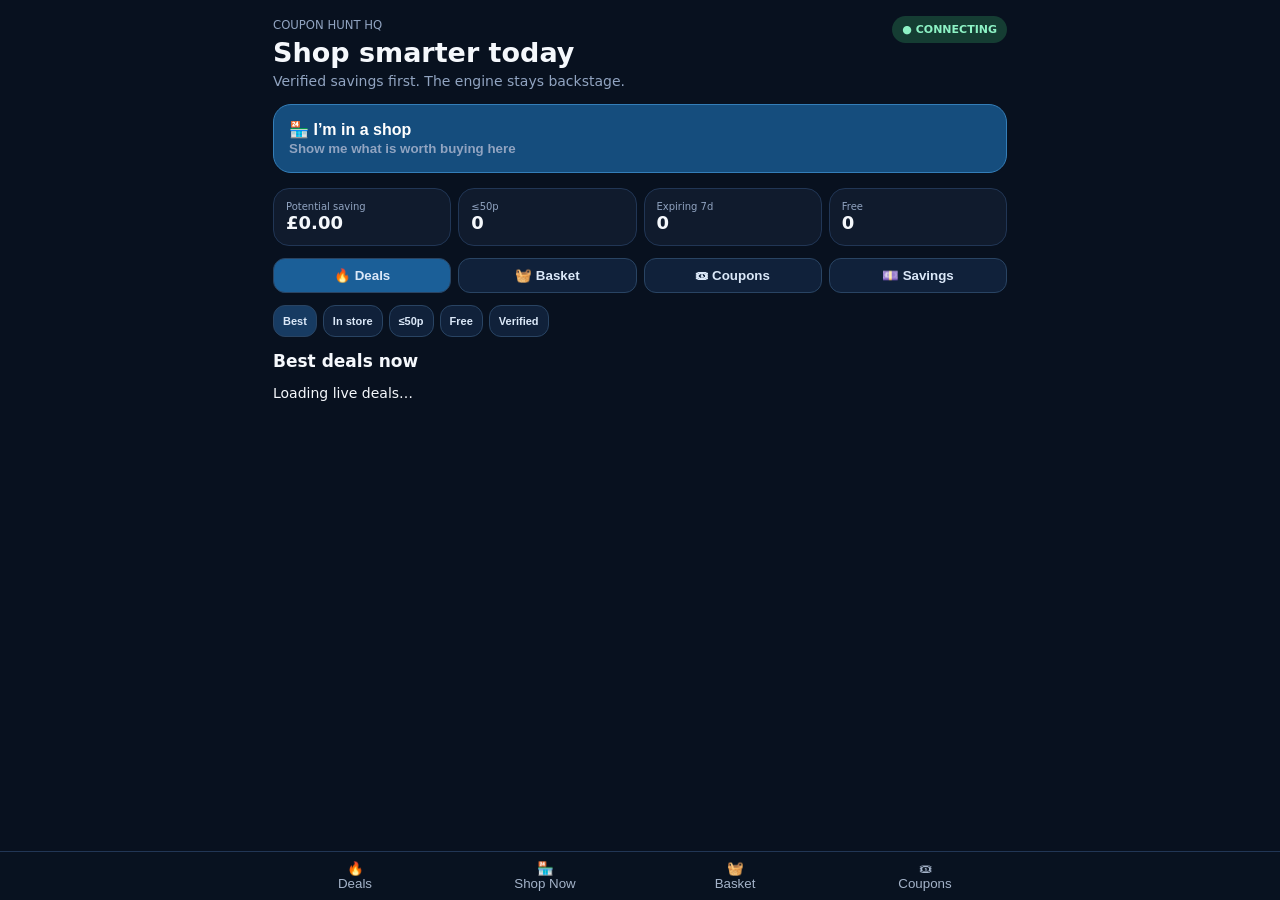
==== coupon-hunt-hq/index.html @ 408733c8 "Publish Coupon Hunt HQ shopping interface" ====
<!doctype html><html><head><meta charset="utf-8"><meta name="viewport" content="width=device-width,initial-scale=1,viewport-fit=cover"><meta name="theme-color" content="#08111f"><title>Coupon Hunt HQ</title><style>*{box-sizing:border-box}body{margin:0;background:#08111f;color:#f5f8fc;font:14px system-ui,-apple-system,Segoe UI,sans-serif}.app{max-width:760px;margin:auto;padding:16px 13px 90px}h1{font-size:27px;margin:5px 0}h2{font-size:17px}.muted,small{color:#91a4c1}.top{display:flex;justify-content:space-between;gap:12px}.live{padding:7px 10px;border-radius:999px;background:#153d33;color:#8df2c5;font-size:11px;font-weight:900;height:max-content}.shop{width:100%;margin:15px 0;border:1px solid #347eb8;background:#154d7d;color:#fff;border-radius:18px;padding:15px;text-align:left;font-weight:900;font-size:16px}.stats,.tabs{display:grid;grid-template-columns:repeat(4,1fr);gap:7px}.stats div,.card{background:#101b2d;border:1px solid #213655;border-radius:16px;padding:12px}.stats small{display:block;font-size:10px}.stats b{font-size:18px}.tabs{margin:12px 0}.tabs button,.filters button,.btn,.store{border:1px solid #294463;background:#10213a;color:#dbe8f8;padding:9px;border-radius:12px;font-weight:800}.tabs button.on,.btn{background:#1b5f98}.filters{display:flex;gap:6px;overflow:auto}.filters button{white-space:nowrap;font-size:11px}.filters button.on{background:#173b62}.panel{display:none}.panel.on{display:block}.card{margin:9px 0}.row{display:grid;grid-template-columns:1fr auto;gap:8px}.price{font-size:22px;font-weight:900}.chips{display:flex;gap:5px;flex-wrap:wrap;margin:7px 0}.pill{font-size:10px;padding:4px 7px;background:#172944;border-radius:999px}.good{background:#153d33;color:#8df2c5}.warn{background:#493915;color:#ffe08b}.hot{background:#543617;color:#ffd589}.card p{margin:5px 0;color:#a6b5cc;line-height:1.4}.card a{color:#78c9ff;text-decoration:none;font-weight:800}.field{width:100%;background:#0d1728;color:#fff;border:1px solid #294463;border-radius:12px;padding:11px}.form{display:grid;grid-template-columns:1fr auto;gap:7px}.stores{display:grid;grid-template-columns:repeat(2,1fr);gap:7px}.bottom{position:fixed;left:0;right:0;bottom:0;background:#091321f2;border-top:1px solid #213655;padding:8px;display:flex;justify-content:center}.bottom div{max-width:760px;width:100%;display:grid;grid-template-columns:repeat(4,1fr)}.bottom button{border:0;background:0;color:#a4b3c9}.empty{padding:18px;border:1px dashed #294463;border-radius:16px;color:#9fb0c8}.error{background:#452124;color:#ffc0c4;padding:10px;border-radius:12px}.steps{color:#d4deeb;line-height:1.6;padding-left:20px}@media(max-width:440px){.stats{grid-template-columns:repeat(2,1fr)}.tabs button{font-size:10px}}</style></head><body><main class="app"><header class="top"><div><small>COUPON HUNT HQ</small><h1>Shop smarter today</h1><span class="muted">Verified savings first. The engine stays backstage.</span></div><span id="live" class="live">● CONNECTING</span></header><button class="shop" onclick="openShop()">🏪 I’m in a shop<br><small>Show me what is worth buying here</small></button><section class="stats"><div><small>Potential saving</small><b id="sv">£0.00</b></div><div><small>≤50p</small><b id="u50">0</b></div><div><small>Expiring 7d</small><b id="exp">0</b></div><div><small>Free</small><b id="free">0</b></div></section><nav class="tabs"><button class="on" data-tab="deals">🔥 Deals</button><button data-tab="basket">🧺 Basket</button><button data-tab="coupons">🎟 Coupons</button><button data-tab="savings">💷 Savings</button></nav><section id="deals" class="panel on"><div class="filters"><button class="on" data-filter="all">Best</button><button data-filter="instore">In store</button><button data-filter="under50">≤50p</button><button data-filter="free">Free</button><button data-filter="ready">Verified</button></div><h2>Best deals now <small id="count"></small></h2><div id="deallist">Loading live deals…</div></section><section id="shop" class="panel"><h2>I’m in a shop</h2><div id="stores" class="stores"></div><div id="shoplist"></div></section><section id="basket" class="panel"><h2>My Basket</h2><div class="card"><div class="form"><input id="basketInput" class="field" placeholder="e.g. cereal, washing liquid"><button class="btn" onclick="addBasket()">Add</button></div><p>Add things you actually need. Matching verified deals appear underneath.</p></div><div id="basketlist"></div><div id="matches"></div></section><section id="coupons" class="panel"><h2>My Coupons <small id="pc"></small></h2><div id="couponlist"></div></section><section id="savings" class="panel"><h2>My Savings</h2><div class="card"><small>Actually saved</small><div class="price" id="actual">£0.00</div><p id="summary">Mark deals as bought when you really use them.</p></div><div id="purchases"></div></section></main><nav class="bottom"><div><button data-tab="deals">🔥<br>Deals</button><button onclick="openShop()">🏪<br>Shop Now</button><button data-tab="basket">🧺<br>Basket</button><button data-tab="coupons">🎟<br>Coupons</button></div></nav><script>const U='https://ziiivcuynidpmvosxvkj.supabase.co',K='sb_publishable_GeK1Fvfdhv6vQrcWjgeULQ_kc6lEY9U';let S={deals:[],pass:[],filter:'all',basket:JSON.parse(localStorage.getItem('ch-basket')||'[]'),purchases:JSON.parse(localStorage.getItem('ch-purchases')||'[]')};const £=v=>new Intl.NumberFormat('en-GB',{style:'currency',currency:'GBP'}).format(Number(v||0)),E=s=>String(s??'').replace(/[&<>"']/g,c=>({'&':'&amp;','<':'&lt;','>':'&gt;','"':'&quot;',"'":'&#39;'}[c])),D=v=>v?new Intl.DateTimeFormat('en-GB',{day:'numeric',month:'short'}).format(new Date(v)):'No expiry';async function q(t,x=''){let r=await fetch(`${U}/rest/v1/${t}?${x}`,{headers:{apikey:K,Authorization:`Bearer ${K}`},cache:'no-store'});if(!r.ok)throw Error(`${t} ${r.status}`);return r.json()}function stage(d){let s=d.verification_stage||'discovered';return s==='stack_verified'?'🧩 Stack verified':s==='verified'?'✅ Verified':s==='terms_found'?'📜 Terms found':'👀 Discovered'}function steps(d){let a=[];a.push(`Buy ${E(d.product||d.brand||'this product')}${d.retailer?' at '+E(d.retailer):''}.`);if(Number(d.coupon_value)>0)a.push(`Use the valid coupon worth ${£(d.coupon_value)}.`);if(Number(d.cashback_value)>0)a.push(`Keep proof of purchase and claim ${£(d.cashback_value)} cashback before the deadline.`);if(d.stack_status==='yes')a.push('This combination is marked stack verified.');else if(d.stack_status)a.push('Do not combine extra offers unless their official terms permit it.');return a}function card(d,how=false){let c=Number(d.confidence_score||0),hot=Number(d.final_price)<=.5||d.exceptional;return `<article class="card"><div class="row"><div><b>${E(d.brand||'Deal')}</b><p>${E(d.product||d.category||'Offer')} • ${E(d.retailer||d.channel||'')}</p></div><div class="price">${d.final_price==null?'—':£(d.final_price)}</div></div><div class="chips"><span class="pill ${['verified','stack_verified'].includes(d.verification_stage)?'good':'warn'}">${stage(d)}</span>${hot?'<span class="pill hot">🔥 Exceptional</span>':''}${d.channel==='in_store'?'<span class="pill">📍 In store</span>':''}${Number(d.cashback_value)>0?'<span class="pill">📱 Cashback</span>':''}</div><small>${d.purchase_expiry?'Buy by '+D(d.purchase_expiry):'No fixed purchase expiry'} • confidence ${c}%</small>${how?`<ol class="steps">${steps(d).map(x=>`<li>${x}</li>`).join('')}</ol>`:''}<br><button class="btn" onclick="show('${E(d.id)}')">Show me how</button> <button class="btn" onclick="bought('${E(d.id)}')">I bought it</button>${d.source_url?`<br><a href="${E(d.source_url)}" target="_blank">Official source →</a>`:''}</article>`}function deals(){let n=Date.now(),w=6048e5,p=S.deals.filter(d=>d.final_price!=null);free.textContent=p.filter(d=>Number(d.final_price)===0).length;u50.textContent=p.filter(d=>Number(d.final_price)<=.5).length;sv.textContent=£(S.deals.reduce((n,d)=>n+Math.max(0,Number(d.savings_value||0)),0));exp.textContent=S.deals.filter(d=>d.purchase_expiry&&new Date(d.purchase_expiry)>n&&new Date(d.purchase_expiry)-n<w).length;let v=S.deals.filter(d=>S.filter==='all'||S.filter==='instore'&&d.channel==='in_store'||S.filter==='under50'&&Number(d.final_price)<=.5||S.filter==='free'&&Number(d.final_price)===0||S.filter==='ready'&&['verified','stack_verified'].includes(d.verification_stage));count.textContent=`(${v.length})`;deallist.innerHTML=v.length?v.map(d=>card(d)).join(''):'<div class="empty">No matching verified deals right now.</div>'}function storesRender(){let rs=[...new Set(S.deals.filter(d=>d.channel==='in_store'&&d.retailer).flatMap(d=>String(d.retailer).split(/,|&/).map(x=>x.trim())).filter(Boolean))].slice(0,18);stores.innerHTML=rs.length?rs.map(r=>`<button class="store" onclick="shopAt('${E(r)}')">${E(r)}</button>`).join(''):'<div class="empty">No in-store retailers loaded.</div>'}function openShop(){tab('shop');storesRender()}function shopAt(r){let a=S.deals.filter(d=>d.channel==='in_store'&&String(d.retailer||'').toLowerCase().includes(r.toLowerCase())).sort((a,b)=>Number(a.final_price??999)-Number(b.final_price??999));shoplist.innerHTML=`<h2>Worth checking at ${E(r)} <small>(${a.length})</small></h2>`+(a.length?a.map(d=>card(d,true)).join(''):'<div class="empty">Nothing strong enough to recommend here yet.</div>')}function show(id){let d=S.deals.find(x=>x.id===id);if(!d)return;tab('deals');deallist.innerHTML=card(d,true)+'<button class="btn" onclick="deals()">← Back</button>'}function addBasket(){let e=basketInput,q=e.value.trim();if(!q)return;S.basket.push({id:Date.now(),q});localStorage.setItem('ch-basket',JSON.stringify(S.basket));e.value='';basketRender()}function rmBasket(id){S.basket=S.basket.filter(x=>x.id!==id);localStorage.setItem('ch-basket',JSON.stringify(S.basket));basketRender()}function basketRender(){basketlist.innerHTML=S.basket.length?S.basket.map(x=>`<div class="card"><div class="row"><b>${E(x.q)}</b><button class="btn" onclick="rmBasket(${x.id})">Remove</button></div></div>`).join(''):'<div class="empty">Your basket is empty.</div>';let h='';for(let i of S.basket){let ts=i.q.toLowerCase().split(/\s+/),f=S.deals.filter(d=>ts.some(t=>`${d.brand||''} ${d.product||''} ${d.category||''}`.toLowerCase().includes(t))).slice(0,3);if(f.length)h+=`<h2>Matches for ${E(i.q)}</h2>`+f.map(d=>card(d)).join('')}matches.innerHTML=h}function couponRender(){pc.textContent=`(${S.pass.length})`;couponlist.innerHTML=S.pass.length?S.pass.map(p=>`<div class="card"><div class="row"><b>${E(p.brand||p.product||'Coupon')}</b><span class="pill ${String(p.passport_status).toLowerCase()==='ready'?'good':'warn'}">${E(p.passport_status||'needs_terms')}</span></div><p>${E(p.product||p.exact_size_variant||p.benefit_type||'Coupon')}</p><div class="chips">${p.receipt_required?'<span class="pill">🧾 Receipt</span>':''}${p.barcode_required?'<span class="pill">▥ Barcode</span>':''}${p.app_required?'<span class="pill">📱 App</span>':''}</div><small>${p.purchase_expiry?'Buy by '+D(p.purchase_expiry):'No fixed expiry'}${p.claim_deadline?' • Claim by '+D(p.claim_deadline):''}</small>${p.redemption_steps?`<p>${E(p.redemption_steps)}</p>`:''}${p.official_source?`<a href="${E(p.official_source)}" target="_blank">Official coupon source →</a>`:''}</div>`).join(''):'<div class="empty">No Coupon Passports available.</div>'}function bought(id){let d=S.deals.find(x=>x.id===id);if(!d||S.purchases.some(x=>x.id===id)){tab('savings');return}S.purchases.push({id,product:d.product,retailer:d.retailer,paid:Number(d.final_price||0),saved:Number(d.savings_value||0),at:new Date().toISOString(),claim:Number(d.cashback_value)>0?'Cashback claim may be required':'No cashback claim'});localStorage.setItem('ch-purchases',JSON.stringify(S.purchases));savingsRender();tab('savings')}function undo(id){S.purchases=S.purchases.filter(x=>x.id!==id);localStorage.setItem('ch-purchases',JSON.stringify(S.purchases));savingsRender()}function savingsRender(){actual.textContent=£(S.purchases.reduce((n,x)=>n+Number(x.saved||0),0));summary.textContent=S.purchases.length?`${S.purchases.length} bought • ${£(S.purchases.reduce((n,x)=>n+Number(x.paid||0),0))} effective spend`:'Mark deals as bought when you really use them.';purchases.innerHTML=S.purchases.length?S.purchases.map(x=>`<div class="card"><div class="row"><div><b>${E(x.product)}</b><p>${E(x.retailer||'')}</p></div><div class="price">+${£(x.saved)}</div></div><small>${D(x.at)} • ${E(x.claim)}</small><br><button class="btn" onclick="undo('${E(x.id)}')">Undo</button></div>`).join(''):'<div class="empty">No actual purchases logged on this phone yet.</div>'}function render(){deals();storesRender();basketRender();couponRender();savingsRender()}async function load(){try{let [d,p]=await Promise.all([q('deals','select=*&app_visible=eq.true&order=priority_score.desc,final_price.asc.nullslast,purchase_expiry.asc'),q('coupon_passports','select=*')]);S.deals=d;S.pass=p;localStorage.setItem('coupon-hunt-last-good',JSON.stringify({d,p,at:new Date().toISOString()}));render();live.textContent='● LIVE'}catch(e){let c;try{c=JSON.parse(localStorage.getItem('coupon-hunt-last-good')||'null')}catch{}if(c){S.deals=c.d||[];S.pass=c.p||[];render();live.textContent='● CACHED';deallist.insertAdjacentHTML('afterbegin','<div class="error">Live sync failed. Showing last-known-good data.</div>')}else{live.textContent='● SYNC ISSUE';deallist.innerHTML=`<div class="error">${E(e.message)}</div>`}}}function tab(id){document.querySelectorAll('.panel').forEach(x=>x.classList.toggle('on',x.id===id));document.querySelectorAll('[data-tab]').forEach(x=>x.classList.toggle('on',x.dataset.tab===id));scrollTo(0,0)}document.querySelectorAll('[data-tab]').forEach(b=>b.onclick=()=>tab(b.dataset.tab));document.querySelectorAll('[data-filter]').forEach(b=>b.onclick=()=>{S.filter=b.dataset.filter;document.querySelectorAll('[data-filter]').forEach(x=>x.classList.toggle('on',x===b));deals()});basketInput.onkeydown=e=>{if(e.key==='Enter')addBasket()};load();setInterval(load,3e5)</script></body></html>
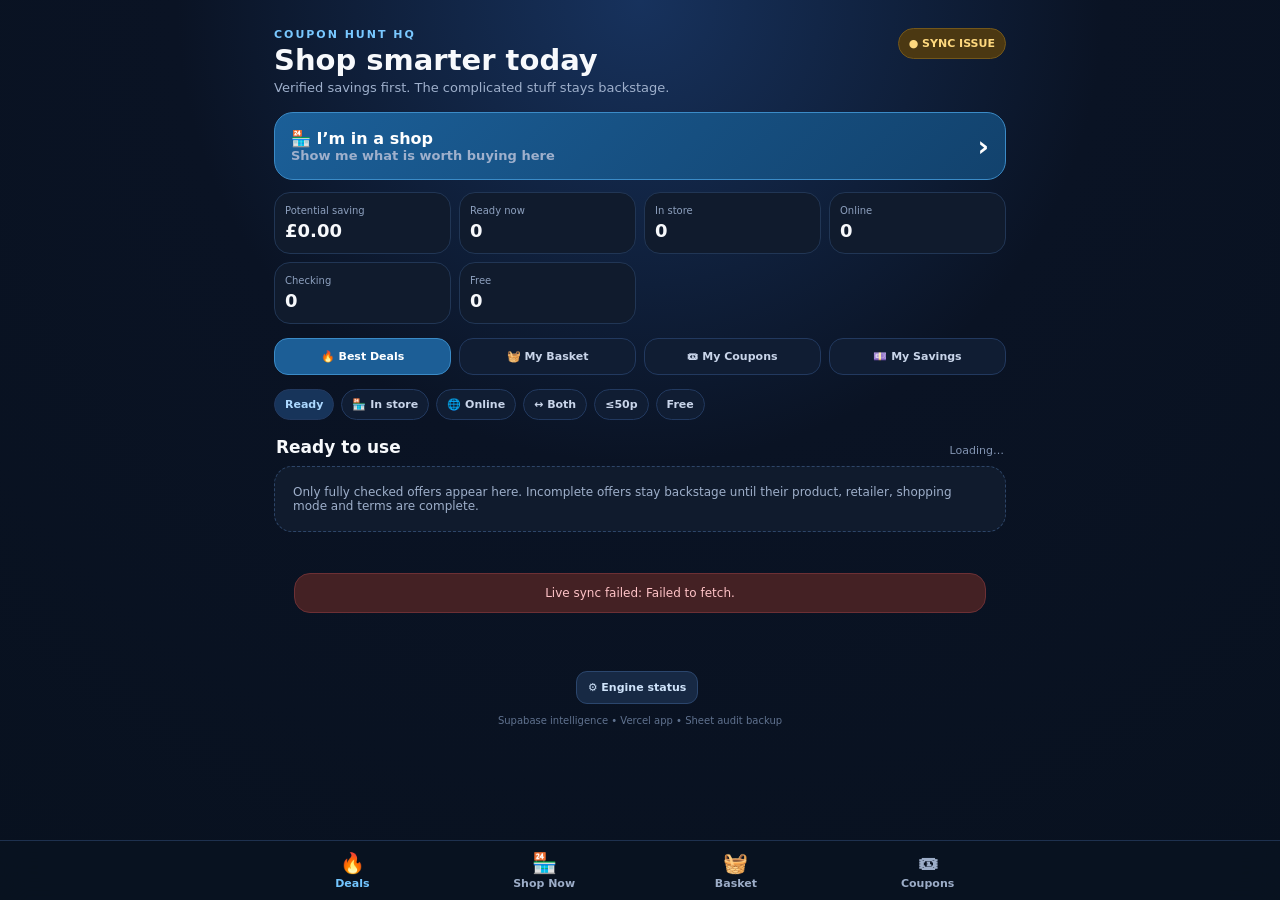
==== commit 3bfdf69c: "Make Coupon Hunt shopper-ready only and separate store vs online" ====
--- a/coupon-hunt-hq/index.html
+++ b/coupon-hunt-hq/index.html
@@ -1 +1,77 @@
-<!doctype html><html><head><meta charset="utf-8"><meta name="viewport" content="width=device-width,initial-scale=1,viewport-fit=cover"><meta name="theme-color" content="#08111f"><title>Coupon Hunt HQ</title><style>*{box-sizing:border-box}body{margin:0;background:#08111f;color:#f5f8fc;font:14px system-ui,-apple-system,Segoe UI,sans-serif}.app{max-width:760px;margin:auto;padding:16px 13px 90px}h1{font-size:27px;margin:5px 0}h2{font-size:17px}.muted,small{color:#91a4c1}.top{display:flex;justify-content:space-between;gap:12px}.live{padding:7px 10px;border-radius:999px;background:#153d33;color:#8df2c5;font-size:11px;font-weight:900;height:max-content}.shop{width:100%;margin:15px 0;border:1px solid #347eb8;background:#154d7d;color:#fff;border-radius:18px;padding:15px;text-align:left;font-weight:900;font-size:16px}.stats,.tabs{display:grid;grid-template-columns:repeat(4,1fr);gap:7px}.stats div,.card{background:#101b2d;border:1px solid #213655;border-radius:16px;padding:12px}.stats small{display:block;font-size:10px}.stats b{font-size:18px}.tabs{margin:12px 0}.tabs button,.filters button,.btn,.store{border:1px solid #294463;background:#10213a;color:#dbe8f8;padding:9px;border-radius:12px;font-weight:800}.tabs button.on,.btn{background:#1b5f98}.filters{display:flex;gap:6px;overflow:auto}.filters button{white-space:nowrap;font-size:11px}.filters button.on{background:#173b62}.panel{display:none}.panel.on{display:block}.card{margin:9px 0}.row{display:grid;grid-template-columns:1fr auto;gap:8px}.price{font-size:22px;font-weight:900}.chips{display:flex;gap:5px;flex-wrap:wrap;margin:7px 0}.pill{font-size:10px;padding:4px 7px;background:#172944;border-radius:999px}.good{background:#153d33;color:#8df2c5}.warn{background:#493915;color:#ffe08b}.hot{background:#543617;color:#ffd589}.card p{margin:5px 0;color:#a6b5cc;line-height:1.4}.card a{color:#78c9ff;text-decoration:none;font-weight:800}.field{width:100%;background:#0d1728;color:#fff;border:1px solid #294463;border-radius:12px;padding:11px}.form{display:grid;grid-template-columns:1fr auto;gap:7px}.stores{display:grid;grid-template-columns:repeat(2,1fr);gap:7px}.bottom{position:fixed;left:0;right:0;bottom:0;background:#091321f2;border-top:1px solid #213655;padding:8px;display:flex;justify-content:center}.bottom div{max-width:760px;width:100%;display:grid;grid-template-columns:repeat(4,1fr)}.bottom button{border:0;background:0;color:#a4b3c9}.empty{padding:18px;border:1px dashed #294463;border-radius:16px;color:#9fb0c8}.error{background:#452124;color:#ffc0c4;padding:10px;border-radius:12px}.steps{color:#d4deeb;line-height:1.6;padding-left:20px}@media(max-width:440px){.stats{grid-template-columns:repeat(2,1fr)}.tabs button{font-size:10px}}</style></head><body><main class="app"><header class="top"><div><small>COUPON HUNT HQ</small><h1>Shop smarter today</h1><span class="muted">Verified savings first. The engine stays backstage.</span></div><span id="live" class="live">● CONNECTING</span></header><button class="shop" onclick="openShop()">🏪 I’m in a shop<br><small>Show me what is worth buying here</small></button><section class="stats"><div><small>Potential saving</small><b id="sv">£0.00</b></div><div><small>≤50p</small><b id="u50">0</b></div><div><small>Expiring 7d</small><b id="exp">0</b></div><div><small>Free</small><b id="free">0</b></div></section><nav class="tabs"><button class="on" data-tab="deals">🔥 Deals</button><button data-tab="basket">🧺 Basket</button><button data-tab="coupons">🎟 Coupons</button><button data-tab="savings">💷 Savings</button></nav><section id="deals" class="panel on"><div class="filters"><button class="on" data-filter="all">Best</button><button data-filter="instore">In store</button><button data-filter="under50">≤50p</button><button data-filter="free">Free</button><button data-filter="ready">Verified</button></div><h2>Best deals now <small id="count"></small></h2><div id="deallist">Loading live deals…</div></section><section id="shop" class="panel"><h2>I’m in a shop</h2><div id="stores" class="stores"></div><div id="shoplist"></div></section><section id="basket" class="panel"><h2>My Basket</h2><div class="card"><div class="form"><input id="basketInput" class="field" placeholder="e.g. cereal, washing liquid"><button class="btn" onclick="addBasket()">Add</button></div><p>Add things you actually need. Matching verified deals appear underneath.</p></div><div id="basketlist"></div><div id="matches"></div></section><section id="coupons" class="panel"><h2>My Coupons <small id="pc"></small></h2><div id="couponlist"></div></section><section id="savings" class="panel"><h2>My Savings</h2><div class="card"><small>Actually saved</small><div class="price" id="actual">£0.00</div><p id="summary">Mark deals as bought when you really use them.</p></div><div id="purchases"></div></section></main><nav class="bottom"><div><button data-tab="deals">🔥<br>Deals</button><button onclick="openShop()">🏪<br>Shop Now</button><button data-tab="basket">🧺<br>Basket</button><button data-tab="coupons">🎟<br>Coupons</button></div></nav><script>const U='https://ziiivcuynidpmvosxvkj.supabase.co',K='sb_publishable_GeK1Fvfdhv6vQrcWjgeULQ_kc6lEY9U';let S={deals:[],pass:[],filter:'all',basket:JSON.parse(localStorage.getItem('ch-basket')||'[]'),purchases:JSON.parse(localStorage.getItem('ch-purchases')||'[]')};const £=v=>new Intl.NumberFormat('en-GB',{style:'currency',currency:'GBP'}).format(Number(v||0)),E=s=>String(s??'').replace(/[&<>"']/g,c=>({'&':'&amp;','<':'&lt;','>':'&gt;','"':'&quot;',"'":'&#39;'}[c])),D=v=>v?new Intl.DateTimeFormat('en-GB',{day:'numeric',month:'short'}).format(new Date(v)):'No expiry';async function q(t,x=''){let r=await fetch(`${U}/rest/v1/${t}?${x}`,{headers:{apikey:K,Authorization:`Bearer ${K}`},cache:'no-store'});if(!r.ok)throw Error(`${t} ${r.status}`);return r.json()}function stage(d){let s=d.verification_stage||'discovered';return s==='stack_verified'?'🧩 Stack verified':s==='verified'?'✅ Verified':s==='terms_found'?'📜 Terms found':'👀 Discovered'}function steps(d){let a=[];a.push(`Buy ${E(d.product||d.brand||'this product')}${d.retailer?' at '+E(d.retailer):''}.`);if(Number(d.coupon_value)>0)a.push(`Use the valid coupon worth ${£(d.coupon_value)}.`);if(Number(d.cashback_value)>0)a.push(`Keep proof of purchase and claim ${£(d.cashback_value)} cashback before the deadline.`);if(d.stack_status==='yes')a.push('This combination is marked stack verified.');else if(d.stack_status)a.push('Do not combine extra offers unless their official terms permit it.');return a}function card(d,how=false){let c=Number(d.confidence_score||0),hot=Number(d.final_price)<=.5||d.exceptional;return `<article class="card"><div class="row"><div><b>${E(d.brand||'Deal')}</b><p>${E(d.product||d.category||'Offer')} • ${E(d.retailer||d.channel||'')}</p></div><div class="price">${d.final_price==null?'—':£(d.final_price)}</div></div><div class="chips"><span class="pill ${['verified','stack_verified'].includes(d.verification_stage)?'good':'warn'}">${stage(d)}</span>${hot?'<span class="pill hot">🔥 Exceptional</span>':''}${d.channel==='in_store'?'<span class="pill">📍 In store</span>':''}${Number(d.cashback_value)>0?'<span class="pill">📱 Cashback</span>':''}</div><small>${d.purchase_expiry?'Buy by '+D(d.purchase_expiry):'No fixed purchase expiry'} • confidence ${c}%</small>${how?`<ol class="steps">${steps(d).map(x=>`<li>${x}</li>`).join('')}</ol>`:''}<br><button class="btn" onclick="show('${E(d.id)}')">Show me how</button> <button class="btn" onclick="bought('${E(d.id)}')">I bought it</button>${d.source_url?`<br><a href="${E(d.source_url)}" target="_blank">Official source →</a>`:''}</article>`}function deals(){let n=Date.now(),w=6048e5,p=S.deals.filter(d=>d.final_price!=null);free.textContent=p.filter(d=>Number(d.final_price)===0).length;u50.textContent=p.filter(d=>Number(d.final_price)<=.5).length;sv.textContent=£(S.deals.reduce((n,d)=>n+Math.max(0,Number(d.savings_value||0)),0));exp.textContent=S.deals.filter(d=>d.purchase_expiry&&new Date(d.purchase_expiry)>n&&new Date(d.purchase_expiry)-n<w).length;let v=S.deals.filter(d=>S.filter==='all'||S.filter==='instore'&&d.channel==='in_store'||S.filter==='under50'&&Number(d.final_price)<=.5||S.filter==='free'&&Number(d.final_price)===0||S.filter==='ready'&&['verified','stack_verified'].includes(d.verification_stage));count.textContent=`(${v.length})`;deallist.innerHTML=v.length?v.map(d=>card(d)).join(''):'<div class="empty">No matching verified deals right now.</div>'}function storesRender(){let rs=[...new Set(S.deals.filter(d=>d.channel==='in_store'&&d.retailer).flatMap(d=>String(d.retailer).split(/,|&/).map(x=>x.trim())).filter(Boolean))].slice(0,18);stores.innerHTML=rs.length?rs.map(r=>`<button class="store" onclick="shopAt('${E(r)}')">${E(r)}</button>`).join(''):'<div class="empty">No in-store retailers loaded.</div>'}function openShop(){tab('shop');storesRender()}function shopAt(r){let a=S.deals.filter(d=>d.channel==='in_store'&&String(d.retailer||'').toLowerCase().includes(r.toLowerCase())).sort((a,b)=>Number(a.final_price??999)-Number(b.final_price??999));shoplist.innerHTML=`<h2>Worth checking at ${E(r)} <small>(${a.length})</small></h2>`+(a.length?a.map(d=>card(d,true)).join(''):'<div class="empty">Nothing strong enough to recommend here yet.</div>')}function show(id){let d=S.deals.find(x=>x.id===id);if(!d)return;tab('deals');deallist.innerHTML=card(d,true)+'<button class="btn" onclick="deals()">← Back</button>'}function addBasket(){let e=basketInput,q=e.value.trim();if(!q)return;S.basket.push({id:Date.now(),q});localStorage.setItem('ch-basket',JSON.stringify(S.basket));e.value='';basketRender()}function rmBasket(id){S.basket=S.basket.filter(x=>x.id!==id);localStorage.setItem('ch-basket',JSON.stringify(S.basket));basketRender()}function basketRender(){basketlist.innerHTML=S.basket.length?S.basket.map(x=>`<div class="card"><div class="row"><b>${E(x.q)}</b><button class="btn" onclick="rmBasket(${x.id})">Remove</button></div></div>`).join(''):'<div class="empty">Your basket is empty.</div>';let h='';for(let i of S.basket){let ts=i.q.toLowerCase().split(/\s+/),f=S.deals.filter(d=>ts.some(t=>`${d.brand||''} ${d.product||''} ${d.category||''}`.toLowerCase().includes(t))).slice(0,3);if(f.length)h+=`<h2>Matches for ${E(i.q)}</h2>`+f.map(d=>card(d)).join('')}matches.innerHTML=h}function couponRender(){pc.textContent=`(${S.pass.length})`;couponlist.innerHTML=S.pass.length?S.pass.map(p=>`<div class="card"><div class="row"><b>${E(p.brand||p.product||'Coupon')}</b><span class="pill ${String(p.passport_status).toLowerCase()==='ready'?'good':'warn'}">${E(p.passport_status||'needs_terms')}</span></div><p>${E(p.product||p.exact_size_variant||p.benefit_type||'Coupon')}</p><div class="chips">${p.receipt_required?'<span class="pill">🧾 Receipt</span>':''}${p.barcode_required?'<span class="pill">▥ Barcode</span>':''}${p.app_required?'<span class="pill">📱 App</span>':''}</div><small>${p.purchase_expiry?'Buy by '+D(p.purchase_expiry):'No fixed expiry'}${p.claim_deadline?' • Claim by '+D(p.claim_deadline):''}</small>${p.redemption_steps?`<p>${E(p.redemption_steps)}</p>`:''}${p.official_source?`<a href="${E(p.official_source)}" target="_blank">Official coupon source →</a>`:''}</div>`).join(''):'<div class="empty">No Coupon Passports available.</div>'}function bought(id){let d=S.deals.find(x=>x.id===id);if(!d||S.purchases.some(x=>x.id===id)){tab('savings');return}S.purchases.push({id,product:d.product,retailer:d.retailer,paid:Number(d.final_price||0),saved:Number(d.savings_value||0),at:new Date().toISOString(),claim:Number(d.cashback_value)>0?'Cashback claim may be required':'No cashback claim'});localStorage.setItem('ch-purchases',JSON.stringify(S.purchases));savingsRender();tab('savings')}function undo(id){S.purchases=S.purchases.filter(x=>x.id!==id);localStorage.setItem('ch-purchases',JSON.stringify(S.purchases));savingsRender()}function savingsRender(){actual.textContent=£(S.purchases.reduce((n,x)=>n+Number(x.saved||0),0));summary.textContent=S.purchases.length?`${S.purchases.length} bought • ${£(S.purchases.reduce((n,x)=>n+Number(x.paid||0),0))} effective spend`:'Mark deals as bought when you really use them.';purchases.innerHTML=S.purchases.length?S.purchases.map(x=>`<div class="card"><div class="row"><div><b>${E(x.product)}</b><p>${E(x.retailer||'')}</p></div><div class="price">+${£(x.saved)}</div></div><small>${D(x.at)} • ${E(x.claim)}</small><br><button class="btn" onclick="undo('${E(x.id)}')">Undo</button></div>`).join(''):'<div class="empty">No actual purchases logged on this phone yet.</div>'}function render(){deals();storesRender();basketRender();couponRender();savingsRender()}async function load(){try{let [d,p]=await Promise.all([q('deals','select=*&app_visible=eq.true&order=priority_score.desc,final_price.asc.nullslast,purchase_expiry.asc'),q('coupon_passports','select=*')]);S.deals=d;S.pass=p;localStorage.setItem('coupon-hunt-last-good',JSON.stringify({d,p,at:new Date().toISOString()}));render();live.textContent='● LIVE'}catch(e){let c;try{c=JSON.parse(localStorage.getItem('coupon-hunt-last-good')||'null')}catch{}if(c){S.deals=c.d||[];S.pass=c.p||[];render();live.textContent='● CACHED';deallist.insertAdjacentHTML('afterbegin','<div class="error">Live sync failed. Showing last-known-good data.</div>')}else{live.textContent='● SYNC ISSUE';deallist.innerHTML=`<div class="error">${E(e.message)}</div>`}}}function tab(id){document.querySelectorAll('.panel').forEach(x=>x.classList.toggle('on',x.id===id));document.querySelectorAll('[data-tab]').forEach(x=>x.classList.toggle('on',x.dataset.tab===id));scrollTo(0,0)}document.querySelectorAll('[data-tab]').forEach(b=>b.onclick=()=>tab(b.dataset.tab));document.querySelectorAll('[data-filter]').forEach(b=>b.onclick=()=>{S.filter=b.dataset.filter;document.querySelectorAll('[data-filter]').forEach(x=>x.classList.toggle('on',x===b));deals()});basketInput.onkeydown=e=>{if(e.key==='Enter')addBasket()};load();setInterval(load,3e5)</script></body></html>+<!doctype html>
+<html lang="en">
+<head>
+<meta charset="utf-8"><meta name="viewport" content="width=device-width,initial-scale=1,viewport-fit=cover"><meta name="theme-color" content="#08111f"><link rel="manifest" href="manifest.webmanifest"><title>Coupon Hunt HQ</title>
+<style>
+:root{font-family:Inter,system-ui,-apple-system,Segoe UI,Roboto,sans-serif;background:#08111f;color:#f7f9fc}*{box-sizing:border-box}body{margin:0;min-height:100vh;background:radial-gradient(circle at top,#17325d 0,#0a1324 42%,#08111f 100%)}button,a,input,select{font:inherit}.app{max-width:760px;margin:auto;padding:18px 14px 100px}.top{display:flex;justify-content:space-between;gap:12px;align-items:flex-start}.eyebrow{font-size:11px;font-weight:900;letter-spacing:.18em;color:#79c8ff}.top h1{margin:5px 0;font-size:29px;line-height:1}.top p,.muted{color:#9fb0cc;font-size:13px;margin:0}.live{padding:8px 10px;border-radius:999px;background:#123d32;border:1px solid #25684f;font-size:11px;color:#89f2c1;font-weight:900;white-space:nowrap}.live.offline{background:#4b3812;border-color:#73571a;color:#ffd97e}.shopnow{width:100%;margin:17px 0 12px;border:1px solid #3b8bc7;background:linear-gradient(135deg,#1b5f98,#12426d);color:white;border-radius:19px;padding:16px;text-align:left;display:flex;justify-content:space-between;align-items:center;gap:10px;font-weight:900}.shopnow span{font-size:28px}.score{display:grid;grid-template-columns:repeat(4,1fr);gap:8px;margin:12px 0 14px}.score>div{background:#101b2d;border:1px solid #213655;border-radius:16px;padding:12px 10px;min-width:0}.score small{display:block;color:#8da0be;font-size:10px}.score b{display:block;font-size:18px;margin-top:4px;overflow:hidden;text-overflow:ellipsis}.tabs{display:grid;grid-template-columns:repeat(4,1fr);gap:8px;margin:12px 0 14px}.tabs button{border:1px solid #22395f;background:#101d33;color:#c9d5ea;padding:11px 7px;border-radius:14px;font-weight:800;font-size:11px}.tabs button.active{background:#1c5e96;color:#fff;border-color:#3b8bc7}.filters{display:flex;gap:7px;overflow:auto;padding-bottom:5px}.filters button{border:1px solid #22395f;background:#101d33;color:#c9d5ea;padding:8px 10px;border-radius:999px;font-size:11px;font-weight:800;white-space:nowrap}.filters button.on{background:#17345a;color:#acd8ff}.sectionTitle{display:flex;align-items:end;justify-content:space-between;margin:12px 2px 8px}.sectionTitle h2{font-size:17px;margin:0}.sectionTitle span{font-size:11px;color:#8294b2}.card{background:#101b2d;border:1px solid #213655;border-radius:18px;padding:14px;margin:9px 0}.row{display:grid;grid-template-columns:1fr auto;gap:10px;align-items:start}.card b{font-size:14px}.card strong{font-size:22px;white-space:nowrap}.card p{color:#9eafca;font-size:12px;line-height:1.45;margin:5px 0}.card small{display:block;color:#8294b2;font-size:11px;margin-top:8px}.card a{display:inline-block;margin-top:10px;color:#79c8ff;text-decoration:none;font-weight:800;font-size:12px}.chips{display:flex;flex-wrap:wrap;gap:6px;margin-top:9px}.pill{font-size:10px;background:#172944;color:#c8d7ee;padding:5px 7px;border-radius:999px;display:inline-block}.good{background:#123d32;color:#89f2c1}.warn{background:#4b3812;color:#ffd97e}.bad{background:#442124;color:#ffb1b6}.hot{background:#543719;color:#ffd78a}.empty{background:#101b2d;border:1px dashed #2d4568;border-radius:18px;padding:18px;color:#9eafca;font-size:12px;margin:9px 0}.feature{background:linear-gradient(135deg,#132642,#152f52)}.mission{background:#0c1627;padding:10px;border-radius:12px}.panel{display:none}.panel.active{display:block}.action{border:0;background:#1c5e96;color:#fff;padding:9px 11px;border-radius:11px;font-weight:900;font-size:11px;margin:8px 6px 0 0}.action.secondary{background:#172944;color:#cfe3fa;border:1px solid #2b466d}.action.done{background:#123d32;color:#89f2c1}.field{width:100%;background:#0d1728;border:1px solid #284160;color:#fff;padding:12px;border-radius:13px;margin:5px 0}.formrow{display:grid;grid-template-columns:1fr auto;gap:8px}.passport{border-left:3px solid #3b8bc7}.steps{margin:10px 0 0;padding-left:19px;color:#cbd7e9;font-size:12px;line-height:1.6}.confidence{display:flex;gap:5px;align-items:center;margin-top:8px;color:#9fb0cc;font-size:10px}.dot{width:8px;height:8px;border-radius:50%;background:#4b5f7e}.dot.on{background:#63d1a7}.storegrid{display:grid;grid-template-columns:repeat(2,1fr);gap:8px}.storebtn{padding:13px;border-radius:14px;border:1px solid #294665;background:#10213a;color:#dce8f8;font-weight:900}.savinghero{text-align:center;padding:20px}.savinghero strong{font-size:34px}.bottom{position:fixed;bottom:0;left:0;right:0;background:#091321ef;backdrop-filter:blur(14px);border-top:1px solid #1e314f;padding:9px 10px calc(9px + env(safe-area-inset-bottom));display:flex;justify-content:center}.bottomin{max-width:760px;width:100%;display:grid;grid-template-columns:repeat(4,1fr);gap:7px}.bottom button{background:transparent;border:0;color:#9cadc8;font-size:11px;font-weight:800}.bottom button span{display:block;font-size:20px;margin-bottom:2px}.bottom button.active{color:#73c6ff}footer{color:#60728f;text-align:center;font-size:10px;padding:18px 0}.loader{padding:20px;text-align:center;color:#9fb0cc}.errorbox{background:#442124;border:1px solid #6c3035;color:#ffc3c7;border-radius:16px;padding:12px;font-size:12px;margin:12px 0}.admin{opacity:.8}@media(min-width:640px){.app{padding-top:28px}.storegrid{grid-template-columns:repeat(4,1fr)}}@media(max-width:430px){.score{grid-template-columns:repeat(2,1fr)}.top h1{font-size:25px}.tabs{grid-template-columns:repeat(4,1fr)}}
+</style></head>
+<body><main class="app">
+<header class="top"><div><div class="eyebrow">COUPON HUNT HQ</div><h1>Shop smarter today</h1><p>Verified savings first. The complicated stuff stays backstage.</p></div><div id="live" class="live offline">● CONNECTING</div></header>
+<button class="shopnow" onclick="openShopPicker()"><div>🏪 <b>I’m in a shop</b><div class="muted">Show me what is worth buying here</div></div><span>›</span></button>
+<section class="score"><div><small>Potential saving</small><b id="saving">£0.00</b></div><div><small>Ready now</small><b id="readycount">0</b></div><div><small>In store</small><b id="instorecount">0</b></div><div><small>Online</small><b id="onlinecount">0</b></div><div><small>Checking</small><b id="checkingcount">0</b></div><div><small>Free</small><b id="free">0</b></div></section>
+<nav class="tabs"><button data-tab="deals" class="active">🔥 Best Deals</button><button data-tab="basket">🧺 My Basket</button><button data-tab="coupons">🎟 My Coupons</button><button data-tab="savings">💷 My Savings</button></nav>
+<section id="deals" class="panel active"><div class="filters" id="filters"><button data-filter="all" class="on">Ready</button><button data-filter="instore">🏪 In store</button><button data-filter="online">🌐 Online</button><button data-filter="both">↔ Both</button><button data-filter="under50">≤50p</button><button data-filter="free">Free</button></div><div class="sectionTitle"><h2>Ready to use</h2><span id="dealcount">Loading…</span></div><div id="trustnote" class="empty">Only fully checked offers appear here. Incomplete offers stay backstage until their product, retailer, shopping mode and terms are complete.</div><div id="deallist" class="loader">Loading live deals…</div></section>
+<section id="shop" class="panel"><div class="sectionTitle"><h2>I’m in a shop</h2><span>pick a retailer</span></div><div class="storegrid" id="storegrid"></div><div id="shopresults"></div></section>
+<section id="basket" class="panel"><div class="sectionTitle"><h2>My Basket</h2><span>your shopping list</span></div><article class="card feature"><div class="formrow"><input id="basketInput" class="field" placeholder="e.g. cereal, washing liquid, cat food"><button class="action" onclick="addBasketItem()">Add</button></div><p>Add what you actually need. We’ll rank matching live deals rather than tempt you with random bargains.</p></article><div id="basketlist"></div><div id="basketmatches"></div></section>
+<section id="coupons" class="panel"><div class="sectionTitle"><h2>My Coupons</h2><span id="passportcount">0 passports</span></div><div id="couponlist"></div></section>
+<section id="savings" class="panel"><div class="sectionTitle"><h2>My Savings</h2><span>actual, not theoretical</span></div><article class="card feature savinghero"><small>Actually saved</small><strong id="actualSaved">£0.00</strong><p id="savingSummary">Mark deals as bought when you really use them.</p></article><div id="purchaselist"></div></section>
+<section id="admin" class="panel admin"><div class="sectionTitle"><h2>Engine status</h2><span>backstage</span></div><div id="campaignlist"></div><div id="stacklist"></div></section>
+<footer><button class="action secondary" onclick="openTab('admin')">⚙ Engine status</button><br><br>Supabase intelligence • Vercel app • Sheet audit backup</footer>
+</main>
+<nav class="bottom"><div class="bottomin"><button data-tab="deals" class="active"><span>🔥</span>Deals</button><button onclick="openShopPicker()"><span>🏪</span>Shop Now</button><button data-tab="basket"><span>🧺</span>Basket</button><button data-tab="coupons"><span>🎟</span>Coupons</button></div></nav>
+<script>
+const SB_URL='https://ziiivcuynidpmvosxvkj.supabase.co',SB_KEY='sb_publishable_GeK1Fvfdhv6vQrcWjgeULQ_kc6lEY9U';
+let state={allDeals:[],deals:[],campaign:[],passports:[],stacks:[],filter:'all',basket:JSON.parse(localStorage.getItem('ch-basket')||'[]'),purchases:JSON.parse(localStorage.getItem('ch-purchases')||'[]')};
+const money=v=>v==null?'—':new Intl.NumberFormat('en-GB',{style:'currency',currency:'GBP'}).format(Number(v));
+const shortDate=v=>v?new Intl.DateTimeFormat('en-GB',{day:'numeric',month:'short'}).format(new Date(v)):'No date';
+const esc=s=>String(s??'').replace(/[&<>"']/g,c=>({'&':'&amp;','<':'&lt;','>':'&gt;','"':'&quot;',"'":'&#39;'}[c]));
+async function sb(table,query=''){const r=await fetch(`${SB_URL}/rest/v1/${table}?${query}`,{headers:{apikey:SB_KEY,Authorization:`Bearer ${SB_KEY}`},cache:'no-store'});if(!r.ok)throw new Error(`${table}: HTTP ${r.status}`);return r.json()}
+function stage(d){const s=String(d.verification_stage||'discovered');return d.shopper_ready?'✅ Shopper ready':s==='stack_verified'?'🧩 Stack verified':s==='terms_found'?'📜 Terms found':s==='expired'?'⌛ Expired':'👀 Checking'}
+function modeLabel(d){return d.shopping_mode==='in_store'?'🏪 In store':d.shopping_mode==='online'?'🌐 Online':d.shopping_mode==='both'?'↔ In store + online':'❓ Mode unclear'}
+function instructions(d){const a=[];a.push(`Buy ${esc(d.product||d.brand||'this product')}${d.retailer?' at '+esc(d.retailer):''}.`);if(Number(d.coupon_value)>0)a.push(`Use the valid coupon worth ${money(d.coupon_value)}.`);if(Number(d.cashback_value)>0)a.push(`Keep proof of purchase and claim ${money(d.cashback_value)} cashback before the deadline.`);if(d.stack_status==='yes')a.push('This combination is marked Stack Verified.');else if(d.stack_status)a.push('Do not add other offers unless their official terms permit it.');return a}
+function dealCard(d,showSteps=false){
+ const confidence=Number(d.confidence_score||0),exceptional=!!d.exceptional||Number(d.final_price)<=.5;
+ const req=[d.requires_app?'📱 App':null,d.requires_receipt?'🧾 Receipt':null,d.requires_account?'👤 Account':null,d.requires_loyalty?'💳 Loyalty':null].filter(Boolean);
+ return `<article class="card"><div class="row"><div><b>${esc(d.brand||'Deal')}</b><p>${esc(d.product||d.category||'Offer')}</p><p><strong style="font-size:12px">${modeLabel(d)}</strong> • ${esc(d.retailer||'Retailer not confirmed')}</p></div><strong>${money(d.final_price)}</strong></div><div class="chips"><span class="pill good">✅ Shopper ready</span>${exceptional?'<span class="pill hot">🔥 Exceptional</span>':''}${req.map(x=>`<span class="pill">${x}</span>`).join('')}</div><div class="confidence"><span>Terms checked ${d.terms_checked_at?shortDate(d.terms_checked_at):'recently'}</span><span class="dot on"></span><span class="dot on"></span><span class="dot on"></span><span class="dot on"></span></div><small>${d.shelf_price!=null?`Shelf ${money(d.shelf_price)} • `:''}${d.savings_value!=null?`Save ${money(d.savings_value)} • `:''}${d.purchase_expiry?`Buy by ${shortDate(d.purchase_expiry)}`:'Validity confirmed'}${d.claim_deadline?` • Claim by ${shortDate(d.claim_deadline)}`:''}</small>${d.redemption_summary?`<p class="mission"><b>How it works:</b> ${esc(d.redemption_summary)}</p>`:''}${showSteps?`<ol class="steps">${instructions(d).map(x=>`<li>${x}</li>`).join('')}</ol>`:''}<button class="action" onclick="showDeal('${esc(d.id)}')">Full terms</button><button class="action secondary" onclick="markBought('${esc(d.id)}')">I bought it</button>${d.source_url?`<a href="${esc(d.source_url)}" target="_blank" rel="noopener">Official offer →</a>`:''}${d.terms_url&&d.terms_url!==d.source_url?` <a href="${esc(d.terms_url)}" target="_blank" rel="noopener">Official terms →</a>`:''}</article>`}
+function renderDeals(){
+ const ready=state.deals, all=state.allDeals, priced=ready.filter(d=>d.final_price!=null);
+ document.querySelector('#free').textContent=priced.filter(d=>Number(d.final_price)===0).length;
+ document.querySelector('#readycount').textContent=ready.length;
+ document.querySelector('#instorecount').textContent=ready.filter(d=>['in_store','both'].includes(d.shopping_mode)).length;
+ document.querySelector('#onlinecount').textContent=ready.filter(d=>['online','both'].includes(d.shopping_mode)).length;
+ document.querySelector('#checkingcount').textContent=all.filter(d=>!d.shopper_ready).length;
+ document.querySelector('#saving').textContent=money(ready.reduce((n,d)=>n+Math.max(0,Number(d.savings_value??0)),0));
+ let v=ready.filter(d=>state.filter==='all'||state.filter==='instore'&&['in_store','both'].includes(d.shopping_mode)||state.filter==='online'&&['online','both'].includes(d.shopping_mode)||state.filter==='both'&&d.shopping_mode==='both'||state.filter==='under50'&&d.final_price!=null&&Number(d.final_price)<=.5||state.filter==='free'&&Number(d.final_price)===0);
+ document.querySelector('#dealcount').textContent=`${v.length} ready`;
+ document.querySelector('#deallist').className='';
+ document.querySelector('#deallist').innerHTML=v.length?v.map(d=>dealCard(d)).join(''):`<div class="empty"><b>No fully completed offers in this view yet.</b><br>${all.filter(d=>!d.shopper_ready).length} offers are being checked backstage rather than shown with incomplete terms.</div>`}
+function renderStores(){const retailers=[...new Set(state.deals.filter(d=>['in_store','both'].includes(d.shopping_mode)&&d.retailer).flatMap(d=>String(d.retailer).split(/,|&/).map(x=>x.trim())).filter(Boolean))].slice(0,16);document.querySelector('#storegrid').innerHTML=retailers.length?retailers.map(r=>`<button class="storebtn" onclick="showStore('${esc(r)}')">${esc(r)}</button>`).join(''):'<div class="empty">Retailers will appear as in-store offers are verified.</div>'}
+function showStore(r){const list=state.deals.filter(d=>['in_store','both'].includes(d.shopping_mode)&&String(d.retailer||'').toLowerCase().includes(r.toLowerCase())).sort((a,b)=>Number(a.final_price??999)-Number(b.final_price??999));document.querySelector('#shopresults').innerHTML=`<div class="sectionTitle"><h2>Worth checking at ${esc(r)}</h2><span>${list.length} matches</span></div>`+(list.length?list.map(d=>dealCard(d,true)).join(''):'<div class="empty">Nothing strong enough to recommend here yet.</div>')}
+function openShopPicker(){openTab('shop');renderStores()}
+function showDeal(id){const d=state.deals.find(x=>x.id===id);if(!d)return;const html=dealCard(d,true);document.querySelector('#deallist').innerHTML=html+`<button class="action secondary" onclick="renderDeals()">← Back to deals</button>`;openTab('deals')}
+function addBasketItem(){const el=document.querySelector('#basketInput'),q=el.value.trim();if(!q)return;state.basket.push({id:Date.now(),q});localStorage.setItem('ch-basket',JSON.stringify(state.basket));el.value='';renderBasket()}
+function removeBasketItem(id){state.basket=state.basket.filter(x=>x.id!==id);localStorage.setItem('ch-basket',JSON.stringify(state.basket));renderBasket()}
+function renderBasket(){document.querySelector('#basketlist').innerHTML=state.basket.length?state.basket.map(x=>`<article class="card"><div class="row"><b>${esc(x.q)}</b><button class="action secondary" onclick="removeBasketItem(${x.id})">Remove</button></div></article>`).join(''):'<div class="empty">Your basket is empty. Add things you actually need.</div>';const matches=[];for(const item of state.basket){const terms=item.q.toLowerCase().split(/\s+/).filter(Boolean);const found=state.deals.filter(d=>terms.some(t=>`${d.brand||''} ${d.product||''} ${d.category||''}`.toLowerCase().includes(t))).slice(0,3);if(found.length)matches.push(`<div class="sectionTitle"><h2>Matches for ${esc(item.q)}</h2><span>${found.length}</span></div>`+found.map(d=>dealCard(d)).join(''))}document.querySelector('#basketmatches').innerHTML=matches.join('')}
+function renderCoupons(){document.querySelector('#passportcount').textContent=`${state.passports.length} passports`;document.querySelector('#couponlist').innerHTML=state.passports.length?state.passports.map(p=>`<article class="card passport"><div class="row"><b>${esc(p.brand||p.exact_size_variant||p.deal_id||'Coupon')}</b><span class="pill ${String(p.passport_status).toLowerCase()==='ready'?'good':'warn'}">${esc(p.passport_status||'needs_terms')}</span></div><p>${esc(p.product||p.exact_size_variant||p.benefit_type||'Coupon record')}</p><div class="chips">${p.receipt_required?'<span class="pill">🧾 Receipt</span>':''}${p.barcode_required?'<span class="pill">▥ Barcode</span>':''}${p.app_required?'<span class="pill">📱 App</span>':''}${p.account_required?'<span class="pill">👤 Account</span>':''}</div><small>${p.purchase_expiry?`Buy by ${shortDate(p.purchase_expiry)}`:'No fixed expiry'}${p.claim_deadline?` • Claim by ${shortDate(p.claim_deadline)}`:''}</small>${p.redemption_steps?`<p class="mission">${esc(p.redemption_steps)}</p>`:''}${p.official_source?`<a href="${esc(p.official_source)}" target="_blank" rel="noopener">Official coupon source →</a>`:''}</article>`).join(''):'<div class="empty">No Coupon Passports are available yet.</div>'}
+function markBought(id){const d=state.deals.find(x=>x.id===id);if(!d)return;if(state.purchases.some(x=>x.deal_id===id)){openTab('savings');return}state.purchases.push({deal_id:id,product:d.product,retailer:d.retailer,paid:Number(d.final_price??0),saved:Number(d.savings_value??0),at:new Date().toISOString(),claim:d.cashback_value>0?'Claim may be required':'No cashback claim'});localStorage.setItem('ch-purchases',JSON.stringify(state.purchases));renderSavings();openTab('savings')}
+function removePurchase(id){state.purchases=state.purchases.filter(x=>x.deal_id!==id);localStorage.setItem('ch-purchases',JSON.stringify(state.purchases));renderSavings()}
+function renderSavings(){const total=state.purchases.reduce((n,x)=>n+Number(x.saved||0),0),spent=state.purchases.reduce((n,x)=>n+Number(x.paid||0),0);document.querySelector('#actualSaved').textContent=money(total);document.querySelector('#savingSummary').textContent=state.purchases.length?`${state.purchases.length} bought • ${money(spent)} effective spend`:'Mark deals as bought when you really use them.';document.querySelector('#purchaselist').innerHTML=state.purchases.length?state.purchases.map(x=>`<article class="card"><div class="row"><div><b>${esc(x.product)}</b><p>${esc(x.retailer||'')}</p></div><strong>+${money(x.saved)}</strong></div><small>${shortDate(x.at)} • ${esc(x.claim)}</small><button class="action secondary" onclick="removePurchase('${esc(x.deal_id)}')">Undo</button></article>`).join(''):'<div class="empty">No actual purchases logged on this phone yet.</div>'}
+function renderAdmin(){document.querySelector('#campaignlist').innerHTML=`<article class="card"><b>Data quality</b><p>${state.deals.length} shopper-ready • ${state.allDeals.filter(d=>!d.shopper_ready).length} checking backstage.</p><p>${state.campaign.length} campaign organisations tracked.</p></article>`;document.querySelector('#stacklist').innerHTML=`<article class="card"><b>Verified stacks</b><p>${state.stacks.length} currently loaded.</p></article>`}
+function render(){renderDeals();renderStores();renderBasket();renderCoupons();renderSavings();renderAdmin()}
+async function load(){try{
+ const [allDeals,campaign,allPassports,stacks]=await Promise.all([
+  sb('deals','select=*&app_visible=eq.true&order=priority_score.desc,final_price.asc.nullslast,purchase_expiry.asc'),
+  sb('campaign_contacts','select=*&order=priority.asc,follow_up_due.asc.nullslast'),
+  sb('coupon_passports','select=*'),
+  sb('stacks','select=*&order=final_price.asc.nullslast')
+ ]);
+ const deals=allDeals.filter(d=>d.shopper_ready===true);
+ const ids=new Set(deals.map(d=>d.id));
+ const passports=allPassports.filter(p=>String(p.passport_status||'').toLowerCase()==='ready'&&(!p.deal_id||ids.has(p.deal_id)));
+ state={...state,allDeals,deals,campaign,passports,stacks:stacks.filter(x=>String(x.stack_allowed||'').toLowerCase()==='yes'||String(x.confidence||'').toLowerCase()==='verified')};
+ localStorage.setItem('coupon-hunt-last-good',JSON.stringify({savedAt:new Date().toISOString(),allDeals,deals,campaign,passports,stacks:state.stacks}));
+ render();const live=document.querySelector('#live');live.textContent='● LIVE';live.classList.remove('offline');live.title='Last refreshed '+new Date().toLocaleTimeString('en-GB')
+}catch(e){let c=null;try{c=JSON.parse(localStorage.getItem('coupon-hunt-last-good')||'null')}catch{}const live=document.querySelector('#live');if(c&&Array.isArray(c.allDeals)){state={...state,allDeals:c.allDeals||[],deals:c.deals||[],campaign:c.campaign||[],passports:c.passports||[],stacks:c.stacks||[]};render();live.textContent='● CACHED';live.classList.add('offline');document.querySelector('#deallist').insertAdjacentHTML('afterbegin',`<div class="errorbox">Live sync failed. Showing last-known-good completed offers from ${esc(new Date(c.savedAt).toLocaleString('en-GB'))}.</div>`)}else{document.querySelector('#deallist').innerHTML=`<div class="errorbox">Live sync failed: ${esc(e.message)}.</div>`;live.textContent='● SYNC ISSUE'}}}
+function openTab(id){document.querySelectorAll('.panel').forEach(x=>x.classList.toggle('active',x.id===id));document.querySelectorAll('[data-tab]').forEach(x=>x.classList.toggle('active',x.dataset.tab===id));window.scrollTo({top:0,behavior:'smooth'})}
+document.querySelectorAll('[data-tab]').forEach(b=>b.addEventListener('click',()=>openTab(b.dataset.tab)));document.querySelectorAll('[data-filter]').forEach(b=>b.addEventListener('click',()=>{state.filter=b.dataset.filter;document.querySelectorAll('[data-filter]').forEach(x=>x.classList.toggle('on',x===b));renderDeals()}));document.querySelector('#basketInput').addEventListener('keydown',e=>{if(e.key==='Enter')addBasketItem()});if('serviceWorker'in navigator)navigator.serviceWorker.register('sw.js').catch(()=>{});load();setInterval(load,5*60*1000);
+</script></body></html>
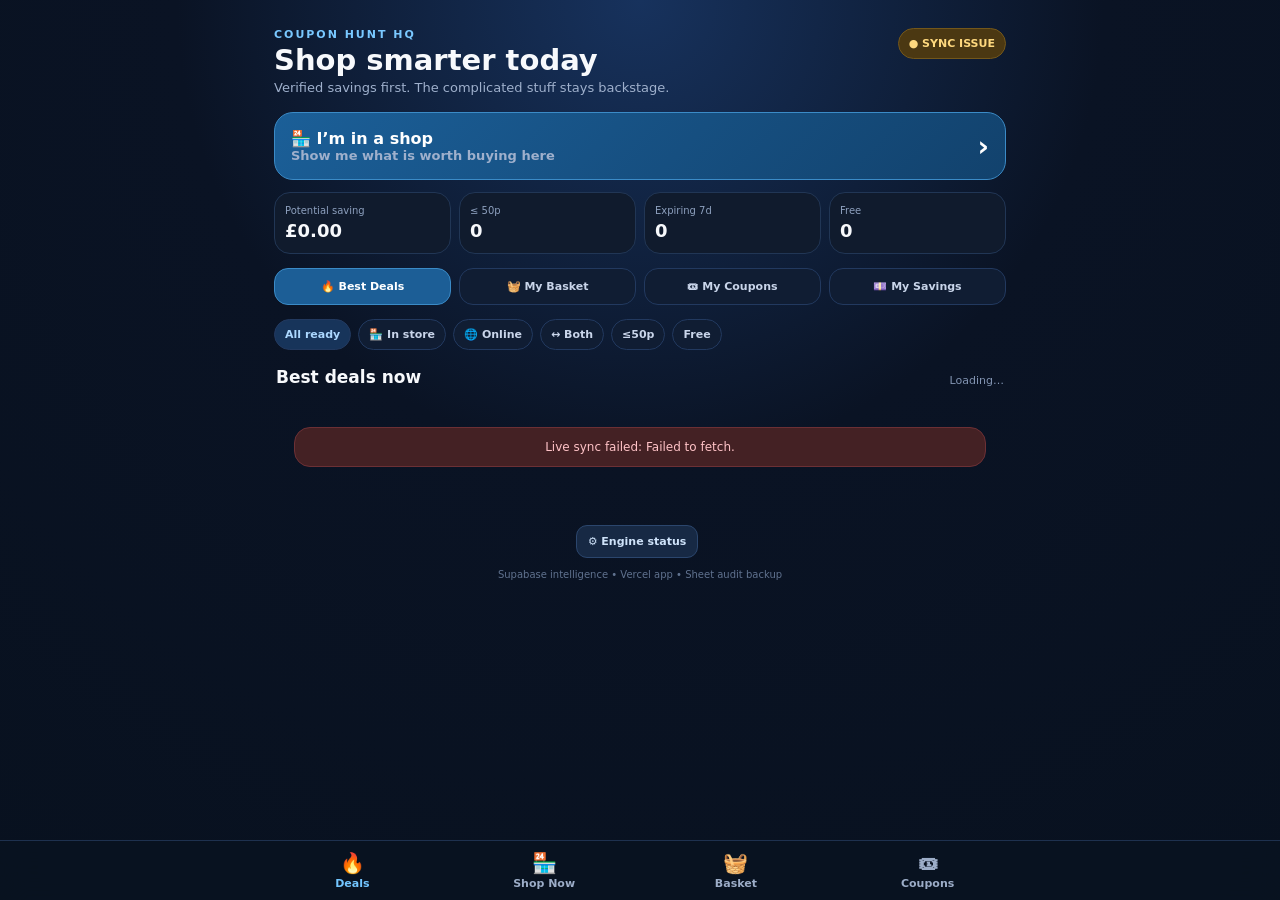
==== commit ce1cb4c7: "Fix Coupon Hunt data joins and shopper-ready filtering" ====
--- a/coupon-hunt-hq/index.html
+++ b/coupon-hunt-hq/index.html
@@ -3,17 +3,17 @@
 <head>
 <meta charset="utf-8"><meta name="viewport" content="width=device-width,initial-scale=1,viewport-fit=cover"><meta name="theme-color" content="#08111f"><link rel="manifest" href="manifest.webmanifest"><title>Coupon Hunt HQ</title>
 <style>
-:root{font-family:Inter,system-ui,-apple-system,Segoe UI,Roboto,sans-serif;background:#08111f;color:#f7f9fc}*{box-sizing:border-box}body{margin:0;min-height:100vh;background:radial-gradient(circle at top,#17325d 0,#0a1324 42%,#08111f 100%)}button,a,input,select{font:inherit}.app{max-width:760px;margin:auto;padding:18px 14px 100px}.top{display:flex;justify-content:space-between;gap:12px;align-items:flex-start}.eyebrow{font-size:11px;font-weight:900;letter-spacing:.18em;color:#79c8ff}.top h1{margin:5px 0;font-size:29px;line-height:1}.top p,.muted{color:#9fb0cc;font-size:13px;margin:0}.live{padding:8px 10px;border-radius:999px;background:#123d32;border:1px solid #25684f;font-size:11px;color:#89f2c1;font-weight:900;white-space:nowrap}.live.offline{background:#4b3812;border-color:#73571a;color:#ffd97e}.shopnow{width:100%;margin:17px 0 12px;border:1px solid #3b8bc7;background:linear-gradient(135deg,#1b5f98,#12426d);color:white;border-radius:19px;padding:16px;text-align:left;display:flex;justify-content:space-between;align-items:center;gap:10px;font-weight:900}.shopnow span{font-size:28px}.score{display:grid;grid-template-columns:repeat(4,1fr);gap:8px;margin:12px 0 14px}.score>div{background:#101b2d;border:1px solid #213655;border-radius:16px;padding:12px 10px;min-width:0}.score small{display:block;color:#8da0be;font-size:10px}.score b{display:block;font-size:18px;margin-top:4px;overflow:hidden;text-overflow:ellipsis}.tabs{display:grid;grid-template-columns:repeat(4,1fr);gap:8px;margin:12px 0 14px}.tabs button{border:1px solid #22395f;background:#101d33;color:#c9d5ea;padding:11px 7px;border-radius:14px;font-weight:800;font-size:11px}.tabs button.active{background:#1c5e96;color:#fff;border-color:#3b8bc7}.filters{display:flex;gap:7px;overflow:auto;padding-bottom:5px}.filters button{border:1px solid #22395f;background:#101d33;color:#c9d5ea;padding:8px 10px;border-radius:999px;font-size:11px;font-weight:800;white-space:nowrap}.filters button.on{background:#17345a;color:#acd8ff}.sectionTitle{display:flex;align-items:end;justify-content:space-between;margin:12px 2px 8px}.sectionTitle h2{font-size:17px;margin:0}.sectionTitle span{font-size:11px;color:#8294b2}.card{background:#101b2d;border:1px solid #213655;border-radius:18px;padding:14px;margin:9px 0}.row{display:grid;grid-template-columns:1fr auto;gap:10px;align-items:start}.card b{font-size:14px}.card strong{font-size:22px;white-space:nowrap}.card p{color:#9eafca;font-size:12px;line-height:1.45;margin:5px 0}.card small{display:block;color:#8294b2;font-size:11px;margin-top:8px}.card a{display:inline-block;margin-top:10px;color:#79c8ff;text-decoration:none;font-weight:800;font-size:12px}.chips{display:flex;flex-wrap:wrap;gap:6px;margin-top:9px}.pill{font-size:10px;background:#172944;color:#c8d7ee;padding:5px 7px;border-radius:999px;display:inline-block}.good{background:#123d32;color:#89f2c1}.warn{background:#4b3812;color:#ffd97e}.bad{background:#442124;color:#ffb1b6}.hot{background:#543719;color:#ffd78a}.empty{background:#101b2d;border:1px dashed #2d4568;border-radius:18px;padding:18px;color:#9eafca;font-size:12px;margin:9px 0}.feature{background:linear-gradient(135deg,#132642,#152f52)}.mission{background:#0c1627;padding:10px;border-radius:12px}.panel{display:none}.panel.active{display:block}.action{border:0;background:#1c5e96;color:#fff;padding:9px 11px;border-radius:11px;font-weight:900;font-size:11px;margin:8px 6px 0 0}.action.secondary{background:#172944;color:#cfe3fa;border:1px solid #2b466d}.action.done{background:#123d32;color:#89f2c1}.field{width:100%;background:#0d1728;border:1px solid #284160;color:#fff;padding:12px;border-radius:13px;margin:5px 0}.formrow{display:grid;grid-template-columns:1fr auto;gap:8px}.passport{border-left:3px solid #3b8bc7}.steps{margin:10px 0 0;padding-left:19px;color:#cbd7e9;font-size:12px;line-height:1.6}.confidence{display:flex;gap:5px;align-items:center;margin-top:8px;color:#9fb0cc;font-size:10px}.dot{width:8px;height:8px;border-radius:50%;background:#4b5f7e}.dot.on{background:#63d1a7}.storegrid{display:grid;grid-template-columns:repeat(2,1fr);gap:8px}.storebtn{padding:13px;border-radius:14px;border:1px solid #294665;background:#10213a;color:#dce8f8;font-weight:900}.savinghero{text-align:center;padding:20px}.savinghero strong{font-size:34px}.bottom{position:fixed;bottom:0;left:0;right:0;background:#091321ef;backdrop-filter:blur(14px);border-top:1px solid #1e314f;padding:9px 10px calc(9px + env(safe-area-inset-bottom));display:flex;justify-content:center}.bottomin{max-width:760px;width:100%;display:grid;grid-template-columns:repeat(4,1fr);gap:7px}.bottom button{background:transparent;border:0;color:#9cadc8;font-size:11px;font-weight:800}.bottom button span{display:block;font-size:20px;margin-bottom:2px}.bottom button.active{color:#73c6ff}footer{color:#60728f;text-align:center;font-size:10px;padding:18px 0}.loader{padding:20px;text-align:center;color:#9fb0cc}.errorbox{background:#442124;border:1px solid #6c3035;color:#ffc3c7;border-radius:16px;padding:12px;font-size:12px;margin:12px 0}.admin{opacity:.8}@media(min-width:640px){.app{padding-top:28px}.storegrid{grid-template-columns:repeat(4,1fr)}}@media(max-width:430px){.score{grid-template-columns:repeat(2,1fr)}.top h1{font-size:25px}.tabs{grid-template-columns:repeat(4,1fr)}}
+:root{font-family:Inter,system-ui,-apple-system,Segoe UI,Roboto,sans-serif;background:#08111f;color:#f7f9fc}*{box-sizing:border-box}body{margin:0;min-height:100vh;background:radial-gradient(circle at top,#17325d 0,#0a1324 42%,#08111f 100%)}button,a,input,select{font:inherit}.app{max-width:760px;margin:auto;padding:18px 14px 100px}.top{display:flex;justify-content:space-between;gap:12px;align-items:flex-start}.eyebrow{font-size:11px;font-weight:900;letter-spacing:.18em;color:#79c8ff}.top h1{margin:5px 0;font-size:29px;line-height:1}.top p,.muted{color:#9fb0cc;font-size:13px;margin:0}.live{padding:8px 10px;border-radius:999px;background:#123d32;border:1px solid #25684f;font-size:11px;color:#89f2c1;font-weight:900;white-space:nowrap}.live.offline{background:#4b3812;border-color:#73571a;color:#ffd97e}.shopnow{width:100%;margin:17px 0 12px;border:1px solid #3b8bc7;background:linear-gradient(135deg,#1b5f98,#12426d);color:white;border-radius:19px;padding:16px;text-align:left;display:flex;justify-content:space-between;align-items:center;gap:10px;font-weight:900}.shopnow span{font-size:28px}.score{display:grid;grid-template-columns:repeat(4,1fr);gap:8px;margin:12px 0 14px}.score>div{background:#101b2d;border:1px solid #213655;border-radius:16px;padding:12px 10px;min-width:0}.score small{display:block;color:#8da0be;font-size:10px}.score b{display:block;font-size:18px;margin-top:4px;overflow:hidden;text-overflow:ellipsis}.tabs{display:grid;grid-template-columns:repeat(4,1fr);gap:8px;margin:12px 0 14px}.tabs button{border:1px solid #22395f;background:#101d33;color:#c9d5ea;padding:11px 7px;border-radius:14px;font-weight:800;font-size:11px}.tabs button.active{background:#1c5e96;color:#fff;border-color:#3b8bc7}.filters{display:flex;gap:7px;overflow:auto;padding-bottom:5px}.filters button{border:1px solid #22395f;background:#101d33;color:#c9d5ea;padding:8px 10px;border-radius:999px;font-size:11px;font-weight:800;white-space:nowrap}.filters button.on{background:#17345a;color:#acd8ff}.sectionTitle{display:flex;align-items:end;justify-content:space-between;margin:12px 2px 8px}.sectionTitle h2{font-size:17px;margin:0}.sectionTitle span{font-size:11px;color:#8294b2}.card{background:#101b2d;border:1px solid #213655;border-radius:18px;padding:14px;margin:9px 0}.row{display:grid;grid-template-columns:1fr auto;gap:10px;align-items:start}.card b{font-size:14px}.card strong{font-size:22px;white-space:nowrap}.card p{color:#9eafca;font-size:12px;line-height:1.45;margin:5px 0}.card small{display:block;color:#8294b2;font-size:11px;margin-top:8px}.card a{display:inline-block;margin-top:10px;color:#79c8ff;text-decoration:none;font-weight:800;font-size:12px}.chips{display:flex;flex-wrap:wrap;gap:6px;margin-top:9px}.pill{font-size:10px;background:#172944;color:#c8d7ee;padding:5px 7px;border-radius:999px;display:inline-block}.good{background:#123d32;color:#89f2c1}.warn{background:#4b3812;color:#ffd97e}.bad{background:#442124;color:#ffb1b6}.hot{background:#543719;color:#ffd78a}.empty{background:#101b2d;border:1px dashed #2d4568;border-radius:18px;padding:18px;color:#9eafca;font-size:12px;margin:9px 0}.feature{background:linear-gradient(135deg,#132642,#152f52)}.mission{background:#0c1627;padding:10px;border-radius:12px}.panel{display:none}.panel.active{display:block}.action{border:0;background:#1c5e96;color:#fff;padding:9px 11px;border-radius:11px;font-weight:900;font-size:11px;margin:8px 6px 0 0}.action.secondary{background:#172944;color:#cfe3fa;border:1px solid #2b466d}.action.done{background:#123d32;color:#89f2c1}.field{width:100%;background:#0d1728;border:1px solid #284160;color:#fff;padding:12px;border-radius:13px;margin:5px 0}.formrow{display:grid;grid-template-columns:1fr auto;gap:8px}.passport{border-left:3px solid #3b8bc7}.steps{margin:10px 0 0;padding-left:19px;color:#cbd7e9;font-size:12px;line-height:1.6}.confidence{display:flex;gap:5px;align-items:center;margin-top:8px;color:#9fb0cc;font-size:10px}.dot{width:8px;height:8px;border-radius:50%;background:#4b5f7e}.dot.on{background:#63d1a7}.storegrid{display:grid;grid-template-columns:repeat(2,1fr);gap:8px}.storebtn{padding:13px;border-radius:14px;border:1px solid #294665;background:#10213a;color:#dce8f8;font-weight:900}.savinghero{text-align:center;padding:20px}.savinghero strong{font-size:34px}.bottom{position:fixed;bottom:0;left:0;right:0;background:#091321ef;backdrop-filter:blur(14px);border-top:1px solid #1e314f;padding:9px 10px calc(9px + env(safe-area-inset-bottom));display:flex;justify-content:center}.bottomin{max-width:760px;width:100%;display:grid;grid-template-columns:repeat(4,1fr);gap:7px}.bottom button{background:transparent;border:0;color:#9cadc8;font-size:11px;font-weight:800}.bottom button span{display:block;font-size:20px;margin-bottom:2px}.bottom button.active{color:#73c6ff}footer{color:#60728f;text-align:center;font-size:10px;padding:18px 0}.loader{padding:20px;text-align:center;color:#9fb0cc}.errorbox{background:#442124;border:1px solid #6c3035;color:#ffc3c7;border-radius:16px;padding:12px;font-size:12px;margin:12px 0}.admin{opacity:.8}details summary{cursor:pointer;color:#dce8f8}details>.card{margin-left:0;margin-right:0}@media(min-width:640px){.app{padding-top:28px}.storegrid{grid-template-columns:repeat(4,1fr)}}@media(max-width:430px){.score{grid-template-columns:repeat(2,1fr)}.top h1{font-size:25px}.tabs{grid-template-columns:repeat(4,1fr)}}
 </style></head>
 <body><main class="app">
 <header class="top"><div><div class="eyebrow">COUPON HUNT HQ</div><h1>Shop smarter today</h1><p>Verified savings first. The complicated stuff stays backstage.</p></div><div id="live" class="live offline">● CONNECTING</div></header>
 <button class="shopnow" onclick="openShopPicker()"><div>🏪 <b>I’m in a shop</b><div class="muted">Show me what is worth buying here</div></div><span>›</span></button>
-<section class="score"><div><small>Potential saving</small><b id="saving">£0.00</b></div><div><small>Ready now</small><b id="readycount">0</b></div><div><small>In store</small><b id="instorecount">0</b></div><div><small>Online</small><b id="onlinecount">0</b></div><div><small>Checking</small><b id="checkingcount">0</b></div><div><small>Free</small><b id="free">0</b></div></section>
+<section class="score"><div><small>Potential saving</small><b id="saving">£0.00</b></div><div><small>≤ 50p</small><b id="under50">0</b></div><div><small>Expiring 7d</small><b id="expiring">0</b></div><div><small>Free</small><b id="free">0</b></div></section>
 <nav class="tabs"><button data-tab="deals" class="active">🔥 Best Deals</button><button data-tab="basket">🧺 My Basket</button><button data-tab="coupons">🎟 My Coupons</button><button data-tab="savings">💷 My Savings</button></nav>
-<section id="deals" class="panel active"><div class="filters" id="filters"><button data-filter="all" class="on">Ready</button><button data-filter="instore">🏪 In store</button><button data-filter="online">🌐 Online</button><button data-filter="both">↔ Both</button><button data-filter="under50">≤50p</button><button data-filter="free">Free</button></div><div class="sectionTitle"><h2>Ready to use</h2><span id="dealcount">Loading…</span></div><div id="trustnote" class="empty">Only fully checked offers appear here. Incomplete offers stay backstage until their product, retailer, shopping mode and terms are complete.</div><div id="deallist" class="loader">Loading live deals…</div></section>
+<section id="deals" class="panel active"><div class="filters" id="filters"><button data-filter="all" class="on">All ready</button><button data-filter="instore">🏪 In store</button><button data-filter="online">🌐 Online</button><button data-filter="both">↔ Both</button><button data-filter="under50">≤50p</button><button data-filter="free">Free</button></div><div class="sectionTitle"><h2>Best deals now</h2><span id="dealcount">Loading…</span></div><div id="deallist" class="loader">Loading live deals…</div></section>
 <section id="shop" class="panel"><div class="sectionTitle"><h2>I’m in a shop</h2><span>pick a retailer</span></div><div class="storegrid" id="storegrid"></div><div id="shopresults"></div></section>
 <section id="basket" class="panel"><div class="sectionTitle"><h2>My Basket</h2><span>your shopping list</span></div><article class="card feature"><div class="formrow"><input id="basketInput" class="field" placeholder="e.g. cereal, washing liquid, cat food"><button class="action" onclick="addBasketItem()">Add</button></div><p>Add what you actually need. We’ll rank matching live deals rather than tempt you with random bargains.</p></article><div id="basketlist"></div><div id="basketmatches"></div></section>
-<section id="coupons" class="panel"><div class="sectionTitle"><h2>My Coupons</h2><span id="passportcount">0 passports</span></div><div id="couponlist"></div></section>
+<section id="coupons" class="panel"><div class="sectionTitle"><h2>My Coupons</h2><span id="passportcount">0 ready</span></div><div id="couponlist"></div></section>
 <section id="savings" class="panel"><div class="sectionTitle"><h2>My Savings</h2><span>actual, not theoretical</span></div><article class="card feature savinghero"><small>Actually saved</small><strong id="actualSaved">£0.00</strong><p id="savingSummary">Mark deals as bought when you really use them.</p></article><div id="purchaselist"></div></section>
 <section id="admin" class="panel admin"><div class="sectionTitle"><h2>Engine status</h2><span>backstage</span></div><div id="campaignlist"></div><div id="stacklist"></div></section>
 <footer><button class="action secondary" onclick="openTab('admin')">⚙ Engine status</button><br><br>Supabase intelligence • Vercel app • Sheet audit backup</footer>
@@ -21,57 +21,30 @@
 <nav class="bottom"><div class="bottomin"><button data-tab="deals" class="active"><span>🔥</span>Deals</button><button onclick="openShopPicker()"><span>🏪</span>Shop Now</button><button data-tab="basket"><span>🧺</span>Basket</button><button data-tab="coupons"><span>🎟</span>Coupons</button></div></nav>
 <script>
 const SB_URL='https://ziiivcuynidpmvosxvkj.supabase.co',SB_KEY='sb_publishable_GeK1Fvfdhv6vQrcWjgeULQ_kc6lEY9U';
-let state={allDeals:[],deals:[],campaign:[],passports:[],stacks:[],filter:'all',basket:JSON.parse(localStorage.getItem('ch-basket')||'[]'),purchases:JSON.parse(localStorage.getItem('ch-purchases')||'[]')};
+let state={deals:[],lookupDeals:[],passports:[],status:{},filter:'all',basket:JSON.parse(localStorage.getItem('ch-basket')||'[]'),purchases:JSON.parse(localStorage.getItem('ch-purchases')||'[]')};
 const money=v=>v==null?'—':new Intl.NumberFormat('en-GB',{style:'currency',currency:'GBP'}).format(Number(v));
 const shortDate=v=>v?new Intl.DateTimeFormat('en-GB',{day:'numeric',month:'short'}).format(new Date(v)):'No date';
 const esc=s=>String(s??'').replace(/[&<>"']/g,c=>({'&':'&amp;','<':'&lt;','>':'&gt;','"':'&quot;',"'":'&#39;'}[c]));
 async function sb(table,query=''){const r=await fetch(`${SB_URL}/rest/v1/${table}?${query}`,{headers:{apikey:SB_KEY,Authorization:`Bearer ${SB_KEY}`},cache:'no-store'});if(!r.ok)throw new Error(`${table}: HTTP ${r.status}`);return r.json()}
-function stage(d){const s=String(d.verification_stage||'discovered');return d.shopper_ready?'✅ Shopper ready':s==='stack_verified'?'🧩 Stack verified':s==='terms_found'?'📜 Terms found':s==='expired'?'⌛ Expired':'👀 Checking'}
-function modeLabel(d){return d.shopping_mode==='in_store'?'🏪 In store':d.shopping_mode==='online'?'🌐 Online':d.shopping_mode==='both'?'↔ In store + online':'❓ Mode unclear'}
-function instructions(d){const a=[];a.push(`Buy ${esc(d.product||d.brand||'this product')}${d.retailer?' at '+esc(d.retailer):''}.`);if(Number(d.coupon_value)>0)a.push(`Use the valid coupon worth ${money(d.coupon_value)}.`);if(Number(d.cashback_value)>0)a.push(`Keep proof of purchase and claim ${money(d.cashback_value)} cashback before the deadline.`);if(d.stack_status==='yes')a.push('This combination is marked Stack Verified.');else if(d.stack_status)a.push('Do not add other offers unless their official terms permit it.');return a}
-function dealCard(d,showSteps=false){
- const confidence=Number(d.confidence_score||0),exceptional=!!d.exceptional||Number(d.final_price)<=.5;
- const req=[d.requires_app?'📱 App':null,d.requires_receipt?'🧾 Receipt':null,d.requires_account?'👤 Account':null,d.requires_loyalty?'💳 Loyalty':null].filter(Boolean);
- return `<article class="card"><div class="row"><div><b>${esc(d.brand||'Deal')}</b><p>${esc(d.product||d.category||'Offer')}</p><p><strong style="font-size:12px">${modeLabel(d)}</strong> • ${esc(d.retailer||'Retailer not confirmed')}</p></div><strong>${money(d.final_price)}</strong></div><div class="chips"><span class="pill good">✅ Shopper ready</span>${exceptional?'<span class="pill hot">🔥 Exceptional</span>':''}${req.map(x=>`<span class="pill">${x}</span>`).join('')}</div><div class="confidence"><span>Terms checked ${d.terms_checked_at?shortDate(d.terms_checked_at):'recently'}</span><span class="dot on"></span><span class="dot on"></span><span class="dot on"></span><span class="dot on"></span></div><small>${d.shelf_price!=null?`Shelf ${money(d.shelf_price)} • `:''}${d.savings_value!=null?`Save ${money(d.savings_value)} • `:''}${d.purchase_expiry?`Buy by ${shortDate(d.purchase_expiry)}`:'Validity confirmed'}${d.claim_deadline?` • Claim by ${shortDate(d.claim_deadline)}`:''}</small>${d.redemption_summary?`<p class="mission"><b>How it works:</b> ${esc(d.redemption_summary)}</p>`:''}${showSteps?`<ol class="steps">${instructions(d).map(x=>`<li>${x}</li>`).join('')}</ol>`:''}<button class="action" onclick="showDeal('${esc(d.id)}')">Full terms</button><button class="action secondary" onclick="markBought('${esc(d.id)}')">I bought it</button>${d.source_url?`<a href="${esc(d.source_url)}" target="_blank" rel="noopener">Official offer →</a>`:''}${d.terms_url&&d.terms_url!==d.source_url?` <a href="${esc(d.terms_url)}" target="_blank" rel="noopener">Official terms →</a>`:''}</article>`}
-function renderDeals(){
- const ready=state.deals, all=state.allDeals, priced=ready.filter(d=>d.final_price!=null);
- document.querySelector('#free').textContent=priced.filter(d=>Number(d.final_price)===0).length;
- document.querySelector('#readycount').textContent=ready.length;
- document.querySelector('#instorecount').textContent=ready.filter(d=>['in_store','both'].includes(d.shopping_mode)).length;
- document.querySelector('#onlinecount').textContent=ready.filter(d=>['online','both'].includes(d.shopping_mode)).length;
- document.querySelector('#checkingcount').textContent=all.filter(d=>!d.shopper_ready).length;
- document.querySelector('#saving').textContent=money(ready.reduce((n,d)=>n+Math.max(0,Number(d.savings_value??0)),0));
- let v=ready.filter(d=>state.filter==='all'||state.filter==='instore'&&['in_store','both'].includes(d.shopping_mode)||state.filter==='online'&&['online','both'].includes(d.shopping_mode)||state.filter==='both'&&d.shopping_mode==='both'||state.filter==='under50'&&d.final_price!=null&&Number(d.final_price)<=.5||state.filter==='free'&&Number(d.final_price)===0);
- document.querySelector('#dealcount').textContent=`${v.length} ready`;
- document.querySelector('#deallist').className='';
- document.querySelector('#deallist').innerHTML=v.length?v.map(d=>dealCard(d)).join(''):`<div class="empty"><b>No fully completed offers in this view yet.</b><br>${all.filter(d=>!d.shopper_ready).length} offers are being checked backstage rather than shown with incomplete terms.</div>`}
-function renderStores(){const retailers=[...new Set(state.deals.filter(d=>['in_store','both'].includes(d.shopping_mode)&&d.retailer).flatMap(d=>String(d.retailer).split(/,|&/).map(x=>x.trim())).filter(Boolean))].slice(0,16);document.querySelector('#storegrid').innerHTML=retailers.length?retailers.map(r=>`<button class="storebtn" onclick="showStore('${esc(r)}')">${esc(r)}</button>`).join(''):'<div class="empty">Retailers will appear as in-store offers are verified.</div>'}
-function showStore(r){const list=state.deals.filter(d=>['in_store','both'].includes(d.shopping_mode)&&String(d.retailer||'').toLowerCase().includes(r.toLowerCase())).sort((a,b)=>Number(a.final_price??999)-Number(b.final_price??999));document.querySelector('#shopresults').innerHTML=`<div class="sectionTitle"><h2>Worth checking at ${esc(r)}</h2><span>${list.length} matches</span></div>`+(list.length?list.map(d=>dealCard(d,true)).join(''):'<div class="empty">Nothing strong enough to recommend here yet.</div>')}
+function stage(d){const s=String(d.verification_stage||'discovered');return s==='stack_verified'?'🧩 Stack verified':s==='verified'?'✅ Verified':s==='terms_found'?'📜 Terms found':s==='expired'?'⌛ Expired':'👀 Discovered'}
+function modeLabel(d){const m=String(d.shopping_mode||d.channel||'unknown').toLowerCase();if(m==='in_store')return '🏪 In store';if(m==='online')return '🌐 Online';if(m==='both'||m==='in_store_and_online')return '↔ In store & online';return '❓ Route checking'}
+function instructions(d){if(d.redemption_summary)return [esc(d.redemption_summary)];const steps=[];steps.push(`Buy the exact ${esc(d.product||'listed product')}${d.retailer?` at ${esc(d.retailer)}`:''}.`);if(Number(d.coupon_value)>0)steps.push(`Use the verified coupon worth ${money(d.coupon_value)}.`);if(Number(d.cashback_value)>0)steps.push(`Keep the receipt and claim ${money(d.cashback_value)} cashback before the claim deadline.`);if(d.purchase_expiry)steps.push(`Buy by ${shortDate(d.purchase_expiry)}.`);if(d.claim_deadline)steps.push(`Claim by ${shortDate(d.claim_deadline)}.`);return steps}
+function dealCard(d,showSteps=false){const saved=d.savings_value!=null?Number(d.savings_value):(d.shelf_price!=null&&d.final_price!=null?Number(d.shelf_price)-Number(d.final_price):null);const exceptional=Number(d.final_price)<=.5||Number(d.savings_percent)>=75;const confidence=Math.max(0,Math.min(100,Number(d.confidence_score||0)));return `<article class="card passport"><div class="row"><div><b>${d.brand?esc(d.brand)+' • ':''}${esc(d.product)}</b><p>${esc(d.retailer||'Retailer')}</p></div><strong>${money(d.final_price)}</strong></div><div class="chips"><span class="pill good">✅ Ready</span><span class="pill">${modeLabel(d)}</span>${d.final_price!=null&&Number(d.final_price)===0?'<span class="pill hot">🔥 FREE</span>':''}${saved>0?`<span class="pill good">Save ${money(saved)}</span>`:''}${d.savings_percent!=null?`<span class="pill good">${Math.round(Number(d.savings_percent))}% off</span>`:''}</div><div class="confidence"><span>Terms checked • confidence ${confidence}%</span><span class="dot ${confidence>=20?'on':''}"></span><span class="dot ${confidence>=45?'on':''}"></span><span class="dot ${confidence>=70?'on':''}"></span><span class="dot ${confidence>=90?'on':''}"></span></div><small>${d.purchase_expiry?`Buy by ${shortDate(d.purchase_expiry)}`:'No fixed purchase deadline'}${d.claim_deadline?` • Claim by ${shortDate(d.claim_deadline)}`:''}${exceptional?' • Exceptional value':''}</small>${showSteps?`<ol class="steps">${instructions(d).map(x=>`<li>${x}</li>`).join('')}</ol>`:''}<button class="action" onclick="showDeal('${esc(d.id)}')">Show me how</button><button class="action secondary" onclick="markBought('${esc(d.id)}')">I bought it</button>${d.source_url?`<a href="${esc(d.source_url)}" target="_blank" rel="noopener">Official source →</a>`:''}</article>`}
+function renderDeals(){const now=Date.now(),week=7*864e5,ready=state.deals,priced=ready.filter(d=>d.final_price!=null);document.querySelector('#free').textContent=priced.filter(d=>Number(d.final_price)===0).length;document.querySelector('#under50').textContent=priced.filter(d=>Number(d.final_price)<=.5).length;document.querySelector('#saving').textContent=money(ready.reduce((n,d)=>n+Math.max(0,Number(d.savings_value??0)),0));document.querySelector('#expiring').textContent=ready.filter(d=>d.purchase_expiry&&new Date(d.purchase_expiry)-now<week&&new Date(d.purchase_expiry)>now).length;let v=ready.filter(d=>{const m=String(d.shopping_mode||d.channel||'').toLowerCase();return state.filter==='all'||state.filter==='instore'&&(m==='in_store'||m==='both'||m==='in_store_and_online')||state.filter==='online'&&(m==='online'||m==='both'||m==='in_store_and_online')||state.filter==='both'&&(m==='both'||m==='in_store_and_online')||state.filter==='under50'&&d.final_price!=null&&Number(d.final_price)<=.5||state.filter==='free'&&Number(d.final_price)===0});document.querySelector('#dealcount').textContent=`${v.length} ready`;document.querySelector('#deallist').className='';const checking=Number(state.status.backstage_deals||0);document.querySelector('#deallist').innerHTML=v.length?v.map(d=>dealCard(d)).join(''):`<div class="empty"><b>No fully verified deals in this view yet.</b><br>${checking} offers are being checked backstage. They will only appear here when product, shop/online route, price and terms are complete.</div>`}
+function renderStores(){const retailers=[...new Set(state.deals.filter(d=>{const m=String(d.shopping_mode||d.channel||'').toLowerCase();return (m==='in_store'||m==='both'||m==='in_store_and_online')&&d.retailer}).flatMap(d=>String(d.retailer).split(/;|,|&/).map(x=>x.trim())).filter(Boolean))].slice(0,20);document.querySelector('#storegrid').innerHTML=retailers.length?retailers.map(r=>`<button class="storebtn" onclick="showStore('${esc(r)}')">${esc(r)}</button>`).join(''):`<div class="empty"><b>No shop-ready offers yet.</b><br>Physical retailers appear here only after the exact product, route and terms pass verification.</div>`}
+function showStore(r){const list=state.deals.filter(d=>{const m=String(d.shopping_mode||d.channel||'').toLowerCase();return (m==='in_store'||m==='both'||m==='in_store_and_online')&&String(d.retailer||'').toLowerCase().includes(r.toLowerCase())}).sort((a,b)=>Number(a.final_price??999)-Number(b.final_price??999));document.querySelector('#shopresults').innerHTML=`<div class="sectionTitle"><h2>Ready at ${esc(r)}</h2><span>${list.length} verified</span></div>`+(list.length?list.map(d=>dealCard(d,true)).join(''):'<div class="empty">No fully verified products for this retailer yet.</div>')}
 function openShopPicker(){openTab('shop');renderStores()}
 function showDeal(id){const d=state.deals.find(x=>x.id===id);if(!d)return;const html=dealCard(d,true);document.querySelector('#deallist').innerHTML=html+`<button class="action secondary" onclick="renderDeals()">← Back to deals</button>`;openTab('deals')}
 function addBasketItem(){const el=document.querySelector('#basketInput'),q=el.value.trim();if(!q)return;state.basket.push({id:Date.now(),q});localStorage.setItem('ch-basket',JSON.stringify(state.basket));el.value='';renderBasket()}
 function removeBasketItem(id){state.basket=state.basket.filter(x=>x.id!==id);localStorage.setItem('ch-basket',JSON.stringify(state.basket));renderBasket()}
 function renderBasket(){document.querySelector('#basketlist').innerHTML=state.basket.length?state.basket.map(x=>`<article class="card"><div class="row"><b>${esc(x.q)}</b><button class="action secondary" onclick="removeBasketItem(${x.id})">Remove</button></div></article>`).join(''):'<div class="empty">Your basket is empty. Add things you actually need.</div>';const matches=[];for(const item of state.basket){const terms=item.q.toLowerCase().split(/\s+/).filter(Boolean);const found=state.deals.filter(d=>terms.some(t=>`${d.brand||''} ${d.product||''} ${d.category||''}`.toLowerCase().includes(t))).slice(0,3);if(found.length)matches.push(`<div class="sectionTitle"><h2>Matches for ${esc(item.q)}</h2><span>${found.length}</span></div>`+found.map(d=>dealCard(d)).join(''))}document.querySelector('#basketmatches').innerHTML=matches.join('')}
-function renderCoupons(){document.querySelector('#passportcount').textContent=`${state.passports.length} passports`;document.querySelector('#couponlist').innerHTML=state.passports.length?state.passports.map(p=>`<article class="card passport"><div class="row"><b>${esc(p.brand||p.exact_size_variant||p.deal_id||'Coupon')}</b><span class="pill ${String(p.passport_status).toLowerCase()==='ready'?'good':'warn'}">${esc(p.passport_status||'needs_terms')}</span></div><p>${esc(p.product||p.exact_size_variant||p.benefit_type||'Coupon record')}</p><div class="chips">${p.receipt_required?'<span class="pill">🧾 Receipt</span>':''}${p.barcode_required?'<span class="pill">▥ Barcode</span>':''}${p.app_required?'<span class="pill">📱 App</span>':''}${p.account_required?'<span class="pill">👤 Account</span>':''}</div><small>${p.purchase_expiry?`Buy by ${shortDate(p.purchase_expiry)}`:'No fixed expiry'}${p.claim_deadline?` • Claim by ${shortDate(p.claim_deadline)}`:''}</small>${p.redemption_steps?`<p class="mission">${esc(p.redemption_steps)}</p>`:''}${p.official_source?`<a href="${esc(p.official_source)}" target="_blank" rel="noopener">Official coupon source →</a>`:''}</article>`).join(''):'<div class="empty">No Coupon Passports are available yet.</div>'}
+function renderCoupons(){const dealMap=new Map(state.lookupDeals.map(d=>[d.id,d]));const enriched=state.passports.map(p=>({...p,deal:dealMap.get(p.deal_id)||{}})).filter(x=>String(x.passport_status||'').toLowerCase()!=='excluded_age'&&!x.deal.restricted);const ready=enriched.filter(x=>String(x.passport_status||'').toLowerCase()==='ready');const checking=enriched.filter(x=>String(x.passport_status||'').toLowerCase()!=='ready');document.querySelector('#passportcount').textContent=`${ready.length} ready • ${checking.length} checking`;const card=p=>{const d=p.deal||{},title=[d.brand,d.product].filter(Boolean).join(' • ')||p.deal_id||'Coupon';const mode=modeLabel({shopping_mode:d.shopping_mode||p.channel,channel:p.channel});return `<article class="card passport"><div class="row"><div><b>${esc(title)}</b><p>${esc(p.exact_size_variant||d.product||p.benefit_type||'Exact offer')}</p></div><span class="pill ${String(p.passport_status).toLowerCase()==='ready'?'good':'warn'}">${String(p.passport_status).toLowerCase()==='ready'?'✅ Ready':'🔎 Still checking'}</span></div><div class="chips"><span class="pill">${mode}</span>${p.participating_retailers?`<span class="pill">🏬 ${esc(p.participating_retailers)}</span>`:''}${p.receipt_required?'<span class="pill">🧾 Receipt</span>':''}${p.barcode_required?'<span class="pill">▥ Barcode</span>':''}${p.app_required?'<span class="pill">📱 App</span>':''}${p.account_required?'<span class="pill">👤 Account</span>':''}</div><small>${p.purchase_expiry?`Buy by ${shortDate(p.purchase_expiry)}`:'Purchase deadline checking'}${p.claim_deadline?` • Claim by ${shortDate(p.claim_deadline)}`:(String(p.benefit_type).toLowerCase()==='cashback'?' • Claim deadline checking':'')}</small>${p.redemption_steps?`<p class="mission">${esc(p.redemption_steps)}</p>`:''}${p.official_source?`<a href="${esc(p.official_source)}" target="_blank" rel="noopener">Official offer source →</a>`:''}</article>`};let html='';if(ready.length)html+=`<div class="sectionTitle"><h2>Ready to use</h2><span>${ready.length}</span></div>`+ready.map(card).join('');else html+='<div class="empty"><b>No coupons are fully ready yet.</b><br>A coupon does not move here until its exact product, retailer, route, dates, limits and redemption steps are complete.</div>';if(checking.length)html+=`<details class="card"><summary><b>Still checking (${checking.length})</b></summary><p>These stay out of the ready list until missing terms are confirmed.</p>${checking.map(card).join('')}</details>`;document.querySelector('#couponlist').innerHTML=html}
 function markBought(id){const d=state.deals.find(x=>x.id===id);if(!d)return;if(state.purchases.some(x=>x.deal_id===id)){openTab('savings');return}state.purchases.push({deal_id:id,product:d.product,retailer:d.retailer,paid:Number(d.final_price??0),saved:Number(d.savings_value??0),at:new Date().toISOString(),claim:d.cashback_value>0?'Claim may be required':'No cashback claim'});localStorage.setItem('ch-purchases',JSON.stringify(state.purchases));renderSavings();openTab('savings')}
 function removePurchase(id){state.purchases=state.purchases.filter(x=>x.deal_id!==id);localStorage.setItem('ch-purchases',JSON.stringify(state.purchases));renderSavings()}
 function renderSavings(){const total=state.purchases.reduce((n,x)=>n+Number(x.saved||0),0),spent=state.purchases.reduce((n,x)=>n+Number(x.paid||0),0);document.querySelector('#actualSaved').textContent=money(total);document.querySelector('#savingSummary').textContent=state.purchases.length?`${state.purchases.length} bought • ${money(spent)} effective spend`:'Mark deals as bought when you really use them.';document.querySelector('#purchaselist').innerHTML=state.purchases.length?state.purchases.map(x=>`<article class="card"><div class="row"><div><b>${esc(x.product)}</b><p>${esc(x.retailer||'')}</p></div><strong>+${money(x.saved)}</strong></div><small>${shortDate(x.at)} • ${esc(x.claim)}</small><button class="action secondary" onclick="removePurchase('${esc(x.deal_id)}')">Undo</button></article>`).join(''):'<div class="empty">No actual purchases logged on this phone yet.</div>'}
-function renderAdmin(){document.querySelector('#campaignlist').innerHTML=`<article class="card"><b>Data quality</b><p>${state.deals.length} shopper-ready • ${state.allDeals.filter(d=>!d.shopper_ready).length} checking backstage.</p><p>${state.campaign.length} campaign organisations tracked.</p></article>`;document.querySelector('#stacklist').innerHTML=`<article class="card"><b>Verified stacks</b><p>${state.stacks.length} currently loaded.</p></article>`}
+function renderAdmin(){const st=state.status||{};document.querySelector('#campaignlist').innerHTML=`<article class="card"><b>Shopper-ready deals</b><p>${Number(st.shopper_ready_deals||0)} ready • ${Number(st.backstage_deals||0)} backstage.</p></article><article class="card"><b>Coupon Passports</b><p>${Number(st.ready_passports||0)} ready • ${Number(st.checking_passports||0)} still checking.</p></article><article class="card"><b>Campaign</b><p>${Number(st.campaign_contacts||0)} organisations tracked.</p></article>`;document.querySelector('#stacklist').innerHTML=`<article class="card"><b>Verified stacks</b><p>${Number(st.verified_stacks||0)} combinations currently pass the strict verified-stack rule.</p></article>`}
 function render(){renderDeals();renderStores();renderBasket();renderCoupons();renderSavings();renderAdmin()}
-async function load(){try{
- const [allDeals,campaign,allPassports,stacks]=await Promise.all([
-  sb('deals','select=*&app_visible=eq.true&order=priority_score.desc,final_price.asc.nullslast,purchase_expiry.asc'),
-  sb('campaign_contacts','select=*&order=priority.asc,follow_up_due.asc.nullslast'),
-  sb('coupon_passports','select=*'),
-  sb('stacks','select=*&order=final_price.asc.nullslast')
- ]);
- const deals=allDeals.filter(d=>d.shopper_ready===true);
- const ids=new Set(deals.map(d=>d.id));
- const passports=allPassports.filter(p=>String(p.passport_status||'').toLowerCase()==='ready'&&(!p.deal_id||ids.has(p.deal_id)));
- state={...state,allDeals,deals,campaign,passports,stacks:stacks.filter(x=>String(x.stack_allowed||'').toLowerCase()==='yes'||String(x.confidence||'').toLowerCase()==='verified')};
- localStorage.setItem('coupon-hunt-last-good',JSON.stringify({savedAt:new Date().toISOString(),allDeals,deals,campaign,passports,stacks:state.stacks}));
- render();const live=document.querySelector('#live');live.textContent='● LIVE';live.classList.remove('offline');live.title='Last refreshed '+new Date().toLocaleTimeString('en-GB')
-}catch(e){let c=null;try{c=JSON.parse(localStorage.getItem('coupon-hunt-last-good')||'null')}catch{}const live=document.querySelector('#live');if(c&&Array.isArray(c.allDeals)){state={...state,allDeals:c.allDeals||[],deals:c.deals||[],campaign:c.campaign||[],passports:c.passports||[],stacks:c.stacks||[]};render();live.textContent='● CACHED';live.classList.add('offline');document.querySelector('#deallist').insertAdjacentHTML('afterbegin',`<div class="errorbox">Live sync failed. Showing last-known-good completed offers from ${esc(new Date(c.savedAt).toLocaleString('en-GB'))}.</div>`)}else{document.querySelector('#deallist').innerHTML=`<div class="errorbox">Live sync failed: ${esc(e.message)}.</div>`;live.textContent='● SYNC ISSUE'}}}
+async function load(){try{const [deals,lookupDeals,passports,statusRows]=await Promise.all([sb('deals','select=*&shopper_ready=eq.true&app_visible=eq.true&order=priority_score.desc,final_price.asc.nullslast,purchase_expiry.asc'),sb('deals','select=id,brand,product,retailer,shopping_mode,channel,restricted,eligibility,status,shopper_ready'),sb('coupon_passports','select=*&passport_status=neq.excluded_age&order=purchase_expiry.asc.nullslast'),sb('coupon_hunt_public_status','select=*')]);const status=statusRows[0]||{};state={...state,deals,lookupDeals,passports,status};localStorage.setItem('coupon-hunt-last-good',JSON.stringify({savedAt:new Date().toISOString(),deals,lookupDeals,passports,status}));render();const live=document.querySelector('#live');live.textContent='● LIVE';live.classList.remove('offline');live.title='Last refreshed '+new Date().toLocaleTimeString('en-GB')}catch(e){let c=null;try{c=JSON.parse(localStorage.getItem('coupon-hunt-last-good')||'null')}catch{}const live=document.querySelector('#live');if(c&&Array.isArray(c.deals)){state={...state,deals:c.deals||[],lookupDeals:c.lookupDeals||[],passports:c.passports||[],status:c.status||{}};render();live.textContent='● CACHED';live.classList.add('offline');document.querySelector('#deallist').insertAdjacentHTML('afterbegin',`<div class="errorbox">Live sync failed. Showing last-known-good data from ${esc(new Date(c.savedAt).toLocaleString('en-GB'))}.</div>`)}else{document.querySelector('#deallist').innerHTML=`<div class="errorbox">Live sync failed: ${esc(e.message)}.</div>`;live.textContent='● SYNC ISSUE'}}}
 function openTab(id){document.querySelectorAll('.panel').forEach(x=>x.classList.toggle('active',x.id===id));document.querySelectorAll('[data-tab]').forEach(x=>x.classList.toggle('active',x.dataset.tab===id));window.scrollTo({top:0,behavior:'smooth'})}
-document.querySelectorAll('[data-tab]').forEach(b=>b.addEventListener('click',()=>openTab(b.dataset.tab)));document.querySelectorAll('[data-filter]').forEach(b=>b.addEventListener('click',()=>{state.filter=b.dataset.filter;document.querySelectorAll('[data-filter]').forEach(x=>x.classList.toggle('on',x===b));renderDeals()}));document.querySelector('#basketInput').addEventListener('keydown',e=>{if(e.key==='Enter')addBasketItem()});if('serviceWorker'in navigator)navigator.serviceWorker.register('sw.js').catch(()=>{});load();setInterval(load,5*60*1000);
+document.querySelectorAll('[data-tab]').forEach(b=>b.addEventListener('click',()=>openTab(b.dataset.tab)));document.querySelectorAll('[data-filter]').forEach(b=>b.addEventListener('click',()=>{state.filter=b.dataset.filter;document.querySelectorAll('[data-filter]').forEach(x=>x.classList.toggle('on',x===b));renderDeals()}));document.querySelector('#basketInput').addEventListener('keydown',e=>{if(e.key==='Enter')addBasketItem()});if('serviceWorker'in navigator)navigator.serviceWorker.register('sw.js?v=7').catch(()=>{});load();setInterval(load,5*60*1000);
 </script></body></html>
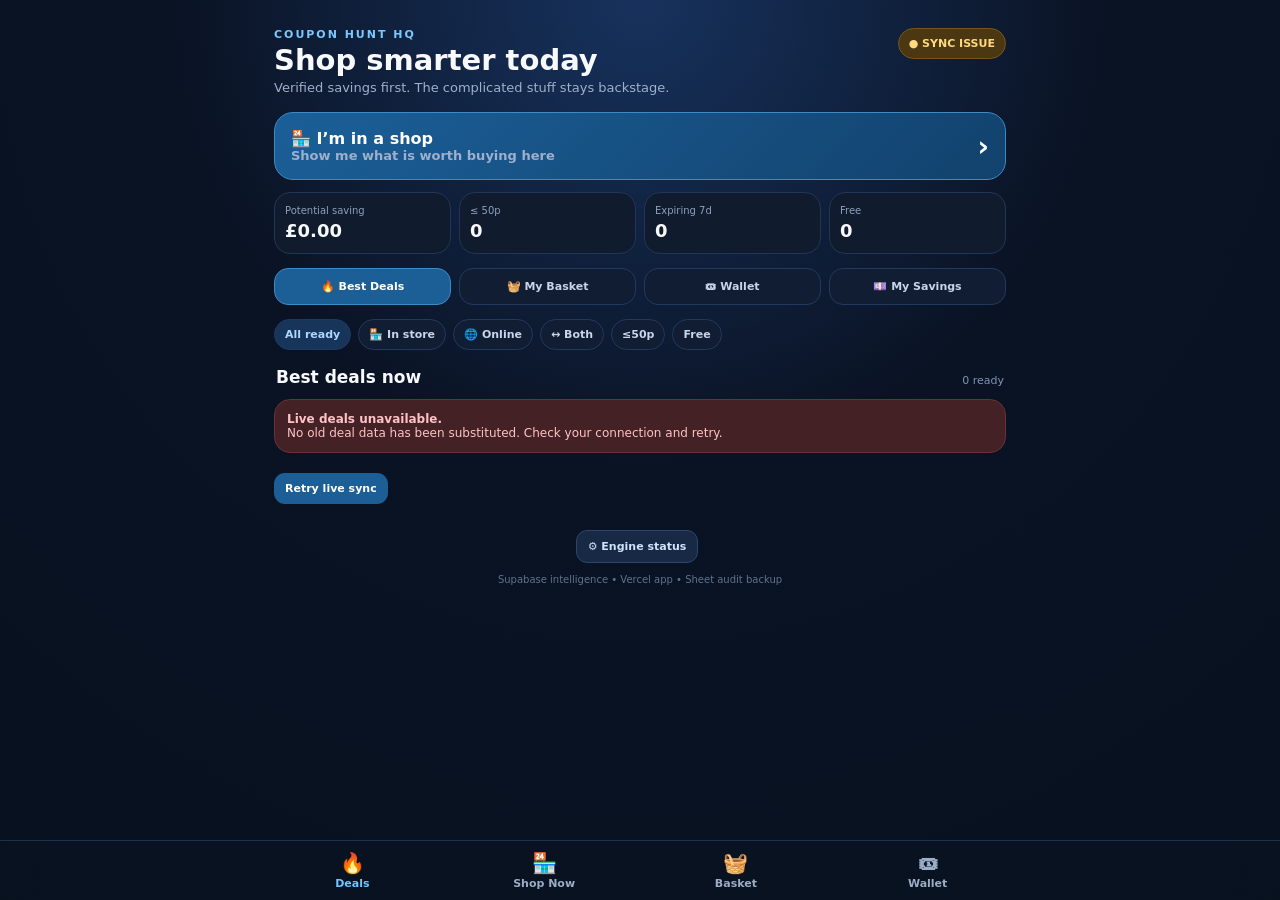
==== commit c0c13b09: "Remove live deal cache and add expiring Wallet" ====
--- a/coupon-hunt-hq/index.html
+++ b/coupon-hunt-hq/index.html
@@ -9,19 +9,19 @@
 <header class="top"><div><div class="eyebrow">COUPON HUNT HQ</div><h1>Shop smarter today</h1><p>Verified savings first. The complicated stuff stays backstage.</p></div><div id="live" class="live offline">● CONNECTING</div></header>
 <button class="shopnow" onclick="openShopPicker()"><div>🏪 <b>I’m in a shop</b><div class="muted">Show me what is worth buying here</div></div><span>›</span></button>
 <section class="score"><div><small>Potential saving</small><b id="saving">£0.00</b></div><div><small>≤ 50p</small><b id="under50">0</b></div><div><small>Expiring 7d</small><b id="expiring">0</b></div><div><small>Free</small><b id="free">0</b></div></section>
-<nav class="tabs"><button data-tab="deals" class="active">🔥 Best Deals</button><button data-tab="basket">🧺 My Basket</button><button data-tab="coupons">🎟 My Coupons</button><button data-tab="savings">💷 My Savings</button></nav>
+<nav class="tabs"><button data-tab="deals" class="active">🔥 Best Deals</button><button data-tab="basket">🧺 My Basket</button><button data-tab="coupons">🎟 Wallet</button><button data-tab="savings">💷 My Savings</button></nav>
 <section id="deals" class="panel active"><div class="filters" id="filters"><button data-filter="all" class="on">All ready</button><button data-filter="instore">🏪 In store</button><button data-filter="online">🌐 Online</button><button data-filter="both">↔ Both</button><button data-filter="under50">≤50p</button><button data-filter="free">Free</button></div><div class="sectionTitle"><h2>Best deals now</h2><span id="dealcount">Loading…</span></div><div id="deallist" class="loader">Loading live deals…</div></section>
 <section id="shop" class="panel"><div class="sectionTitle"><h2>I’m in a shop</h2><span>pick a retailer</span></div><div class="storegrid" id="storegrid"></div><div id="shopresults"></div></section>
 <section id="basket" class="panel"><div class="sectionTitle"><h2>My Basket</h2><span>your shopping list</span></div><article class="card feature"><div class="formrow"><input id="basketInput" class="field" placeholder="e.g. cereal, washing liquid, cat food"><button class="action" onclick="addBasketItem()">Add</button></div><p>Add what you actually need. We’ll rank matching live deals rather than tempt you with random bargains.</p></article><div id="basketlist"></div><div id="basketmatches"></div></section>
-<section id="coupons" class="panel"><div class="sectionTitle"><h2>My Coupons</h2><span id="passportcount">0 ready</span></div><div id="couponlist"></div></section>
+<section id="coupons" class="panel"><div class="sectionTitle"><h2>My Wallet</h2><span id="walletcount">0 saved</span></div><div id="walletlist"></div><div class="sectionTitle"><h2>Coupon Passports</h2><span id="passportcount">0 ready</span></div><div id="couponlist"></div></section>
 <section id="savings" class="panel"><div class="sectionTitle"><h2>My Savings</h2><span>actual, not theoretical</span></div><article class="card feature savinghero"><small>Actually saved</small><strong id="actualSaved">£0.00</strong><p id="savingSummary">Mark deals as bought when you really use them.</p></article><div id="purchaselist"></div></section>
 <section id="admin" class="panel admin"><div class="sectionTitle"><h2>Engine status</h2><span>backstage</span></div><div id="campaignlist"></div><div id="stacklist"></div></section>
 <footer><button class="action secondary" onclick="openTab('admin')">⚙ Engine status</button><br><br>Supabase intelligence • Vercel app • Sheet audit backup</footer>
 </main>
-<nav class="bottom"><div class="bottomin"><button data-tab="deals" class="active"><span>🔥</span>Deals</button><button onclick="openShopPicker()"><span>🏪</span>Shop Now</button><button data-tab="basket"><span>🧺</span>Basket</button><button data-tab="coupons"><span>🎟</span>Coupons</button></div></nav>
+<nav class="bottom"><div class="bottomin"><button data-tab="deals" class="active"><span>🔥</span>Deals</button><button onclick="openShopPicker()"><span>🏪</span>Shop Now</button><button data-tab="basket"><span>🧺</span>Basket</button><button data-tab="coupons"><span>🎟</span>Wallet</button></div></nav>
 <script>
 const SB_URL='https://ziiivcuynidpmvosxvkj.supabase.co',SB_KEY='sb_publishable_GeK1Fvfdhv6vQrcWjgeULQ_kc6lEY9U';
-let state={deals:[],lookupDeals:[],passports:[],status:{},filter:'all',basket:JSON.parse(localStorage.getItem('ch-basket')||'[]'),purchases:JSON.parse(localStorage.getItem('ch-purchases')||'[]')};
+let state={deals:[],lookupDeals:[],passports:[],status:{},filter:'all',basket:JSON.parse(localStorage.getItem('ch-basket')||'[]'),purchases:JSON.parse(localStorage.getItem('ch-purchases')||'[]'),wallet:JSON.parse(localStorage.getItem('ch-wallet')||'[]')};
 const money=v=>v==null?'—':new Intl.NumberFormat('en-GB',{style:'currency',currency:'GBP'}).format(Number(v));
 const shortDate=v=>v?new Intl.DateTimeFormat('en-GB',{day:'numeric',month:'short'}).format(new Date(v)):'No date';
 const esc=s=>String(s??'').replace(/[&<>"']/g,c=>({'&':'&amp;','<':'&lt;','>':'&gt;','"':'&quot;',"'":'&#39;'}[c]));
@@ -29,22 +29,27 @@
 function stage(d){const s=String(d.verification_stage||'discovered');return s==='stack_verified'?'🧩 Stack verified':s==='verified'?'✅ Verified':s==='terms_found'?'📜 Terms found':s==='expired'?'⌛ Expired':'👀 Discovered'}
 function modeLabel(d){const m=String(d.shopping_mode||d.channel||'unknown').toLowerCase();if(m==='in_store')return '🏪 In store';if(m==='online')return '🌐 Online';if(m==='both'||m==='in_store_and_online')return '↔ In store & online';return '❓ Route checking'}
 function instructions(d){if(d.redemption_summary)return [esc(d.redemption_summary)];const steps=[];steps.push(`Buy the exact ${esc(d.product||'listed product')}${d.retailer?` at ${esc(d.retailer)}`:''}.`);if(Number(d.coupon_value)>0)steps.push(`Use the verified coupon worth ${money(d.coupon_value)}.`);if(Number(d.cashback_value)>0)steps.push(`Keep the receipt and claim ${money(d.cashback_value)} cashback before the claim deadline.`);if(d.purchase_expiry)steps.push(`Buy by ${shortDate(d.purchase_expiry)}.`);if(d.claim_deadline)steps.push(`Claim by ${shortDate(d.claim_deadline)}.`);return steps}
-function dealCard(d,showSteps=false){const saved=d.savings_value!=null?Number(d.savings_value):(d.shelf_price!=null&&d.final_price!=null?Number(d.shelf_price)-Number(d.final_price):null);const exceptional=Number(d.final_price)<=.5||Number(d.savings_percent)>=75;const confidence=Math.max(0,Math.min(100,Number(d.confidence_score||0)));return `<article class="card passport"><div class="row"><div><b>${d.brand?esc(d.brand)+' • ':''}${esc(d.product)}</b><p>${esc(d.retailer||'Retailer')}</p></div><strong>${money(d.final_price)}</strong></div><div class="chips"><span class="pill good">✅ Ready</span><span class="pill">${modeLabel(d)}</span>${d.final_price!=null&&Number(d.final_price)===0?'<span class="pill hot">🔥 FREE</span>':''}${saved>0?`<span class="pill good">Save ${money(saved)}</span>`:''}${d.savings_percent!=null?`<span class="pill good">${Math.round(Number(d.savings_percent))}% off</span>`:''}</div><div class="confidence"><span>Terms checked • confidence ${confidence}%</span><span class="dot ${confidence>=20?'on':''}"></span><span class="dot ${confidence>=45?'on':''}"></span><span class="dot ${confidence>=70?'on':''}"></span><span class="dot ${confidence>=90?'on':''}"></span></div><small>${d.purchase_expiry?`Buy by ${shortDate(d.purchase_expiry)}`:'No fixed purchase deadline'}${d.claim_deadline?` • Claim by ${shortDate(d.claim_deadline)}`:''}${exceptional?' • Exceptional value':''}</small>${showSteps?`<ol class="steps">${instructions(d).map(x=>`<li>${x}</li>`).join('')}</ol>`:''}<button class="action" onclick="showDeal('${esc(d.id)}')">Show me how</button><button class="action secondary" onclick="markBought('${esc(d.id)}')">I bought it</button>${d.source_url?`<a href="${esc(d.source_url)}" target="_blank" rel="noopener">Official source →</a>`:''}</article>`}
-function renderDeals(){const now=Date.now(),week=7*864e5,ready=state.deals,priced=ready.filter(d=>d.final_price!=null);document.querySelector('#free').textContent=priced.filter(d=>Number(d.final_price)===0).length;document.querySelector('#under50').textContent=priced.filter(d=>Number(d.final_price)<=.5).length;document.querySelector('#saving').textContent=money(ready.reduce((n,d)=>n+Math.max(0,Number(d.savings_value??0)),0));document.querySelector('#expiring').textContent=ready.filter(d=>d.purchase_expiry&&new Date(d.purchase_expiry)-now<week&&new Date(d.purchase_expiry)>now).length;let v=ready.filter(d=>{const m=String(d.shopping_mode||d.channel||'').toLowerCase();return state.filter==='all'||state.filter==='instore'&&(m==='in_store'||m==='both'||m==='in_store_and_online')||state.filter==='online'&&(m==='online'||m==='both'||m==='in_store_and_online')||state.filter==='both'&&(m==='both'||m==='in_store_and_online')||state.filter==='under50'&&d.final_price!=null&&Number(d.final_price)<=.5||state.filter==='free'&&Number(d.final_price)===0});document.querySelector('#dealcount').textContent=`${v.length} ready`;document.querySelector('#deallist').className='';const checking=Number(state.status.backstage_deals||0);document.querySelector('#deallist').innerHTML=v.length?v.map(d=>dealCard(d)).join(''):`<div class="empty"><b>No fully verified deals in this view yet.</b><br>${checking} offers are being checked backstage. They will only appear here when product, shop/online route, price and terms are complete.</div>`}
-function renderStores(){const retailers=[...new Set(state.deals.filter(d=>{const m=String(d.shopping_mode||d.channel||'').toLowerCase();return (m==='in_store'||m==='both'||m==='in_store_and_online')&&d.retailer}).flatMap(d=>String(d.retailer).split(/;|,|&/).map(x=>x.trim())).filter(Boolean))].slice(0,20);document.querySelector('#storegrid').innerHTML=retailers.length?retailers.map(r=>`<button class="storebtn" onclick="showStore('${esc(r)}')">${esc(r)}</button>`).join(''):`<div class="empty"><b>No shop-ready offers yet.</b><br>Physical retailers appear here only after the exact product, route and terms pass verification.</div>`}
-function showStore(r){const list=state.deals.filter(d=>{const m=String(d.shopping_mode||d.channel||'').toLowerCase();return (m==='in_store'||m==='both'||m==='in_store_and_online')&&String(d.retailer||'').toLowerCase().includes(r.toLowerCase())}).sort((a,b)=>Number(a.final_price??999)-Number(b.final_price??999));document.querySelector('#shopresults').innerHTML=`<div class="sectionTitle"><h2>Ready at ${esc(r)}</h2><span>${list.length} verified</span></div>`+(list.length?list.map(d=>dealCard(d,true)).join(''):'<div class="empty">No fully verified products for this retailer yet.</div>')}
+function isWalletSaved(id){return state.wallet.some(x=>x.id===id)}
+function saveWallet(id){const d=state.deals.find(x=>x.id===id)||state.lookupDeals.find(x=>x.id===id);if(!d||isWalletSaved(id))return;state.wallet.push({id:d.id,brand:d.brand,product:d.product,retailer:d.retailer,final_price:d.final_price,purchase_expiry:d.purchase_expiry,claim_deadline:d.claim_deadline,shopping_mode:d.shopping_mode||d.channel,source_url:d.source_url,savedAt:new Date().toISOString()});localStorage.setItem('ch-wallet',JSON.stringify(state.wallet));renderWallet();renderDeals()}
+function removeWallet(id){state.wallet=state.wallet.filter(x=>x.id!==id);localStorage.setItem('ch-wallet',JSON.stringify(state.wallet));renderWallet();renderDeals()}
+function countdown(v){if(!v)return 'No fixed expiry';const ms=new Date(v).getTime()-Date.now();if(ms<=0)return 'Expired';const d=Math.floor(ms/864e5),h=Math.floor(ms%864e5/36e5),m=Math.floor(ms%36e5/6e4);return d>0?`${d}d ${h}h left`:h>0?`${h}h ${m}m left`:`${Math.max(0,m)}m left`}
+function renderWallet(){const liveMap=new Map(state.lookupDeals.map(d=>[d.id,d]));document.querySelector('#walletcount').textContent=`${state.wallet.length} saved`;document.querySelector('#walletlist').innerHTML=state.wallet.length?state.wallet.map(w=>{const d=liveMap.get(w.id)||w,expired=d.purchase_expiry&&new Date(d.purchase_expiry)<=new Date();return `<article class="card passport"><div class="row"><div><b>${d.brand?esc(d.brand)+' • ':''}${esc(d.product||'Saved deal')}</b><p>${esc(d.retailer||'Retailer')}</p></div><strong>${money(d.final_price)}</strong></div><div class="chips"><span class="pill ${expired?'bad':'good'}">${expired?'⌛ Expired':'🎟 Saved'}</span><span class="pill">${modeLabel(d)}</span></div><small>${d.purchase_expiry?`Purchase: ${countdown(d.purchase_expiry)} • ${shortDate(d.purchase_expiry)}`:'No fixed purchase expiry'}${d.claim_deadline?` • Claim: ${countdown(d.claim_deadline)} • ${shortDate(d.claim_deadline)}`:''}</small>${!liveMap.has(w.id)?'<p class="muted">Saved copy. Live deal details are currently unavailable, so recheck the official source before using it.</p>':''}<button class="action secondary" onclick="removeWallet('${esc(w.id)}')">Remove</button>${d.source_url?`<a href="${esc(d.source_url)}" target="_blank" rel="noopener">Official source →</a>`:''}</article>`}).join(''):'<div class="empty">Your Wallet is empty. Save a deal when you want to keep an eye on it.</div>'}
+function dealCard(d,showSteps=false){const saved=d.savings_value!=null?Number(d.savings_value):(d.shelf_price!=null&&d.final_price!=null?Number(d.shelf_price)-Number(d.final_price):null);const exceptional=Number(d.final_price)<=.5||Number(d.savings_percent)>=75;const confidence=Math.max(0,Math.min(100,Number(d.confidence_score||0)));return `<article class="card passport"><div class="row"><div><b>${d.brand?esc(d.brand)+' • ':''}${esc(d.product)}</b><p>${esc(d.retailer||'Retailer')}</p></div><strong>${money(d.final_price)}</strong></div><div class="chips"><span class="pill good">✅ Ready</span><span class="pill">${modeLabel(d)}</span>${d.final_price!=null&&Number(d.final_price)===0?'<span class="pill hot">🔥 FREE</span>':''}${saved>0?`<span class="pill good">Save ${money(saved)}</span>`:''}${d.savings_percent!=null?`<span class="pill good">${Math.round(Number(d.savings_percent))}% off</span>`:''}</div><div class="confidence"><span>Terms checked • confidence ${confidence}%</span><span class="dot ${confidence>=20?'on':''}"></span><span class="dot ${confidence>=45?'on':''}"></span><span class="dot ${confidence>=70?'on':''}"></span><span class="dot ${confidence>=90?'on':''}"></span></div><small>${d.purchase_expiry?`Buy by ${shortDate(d.purchase_expiry)} • ${countdown(d.purchase_expiry)}`:'No fixed purchase deadline'}${d.claim_deadline?` • Claim by ${shortDate(d.claim_deadline)}`:''}${exceptional?' • Exceptional value':''}</small>${showSteps?`<ol class="steps">${instructions(d).map(x=>`<li>${x}</li>`).join('')}</ol>`:''}<button class="action" onclick="showDeal('${esc(d.id)}')">Show me how</button><button class="action secondary" onclick="markBought('${esc(d.id)}')">I bought it</button><button class="action secondary" onclick="${isWalletSaved(d.id)?`removeWallet('${esc(d.id)}')`:`saveWallet('${esc(d.id)}')`}">${isWalletSaved(d.id)?'✓ Saved':'🎟 Save to Wallet'}</button>${d.source_url?`<a href="${esc(d.source_url)}" target="_blank" rel="noopener">Official source →</a>`:''}</article>`}
+function renderDeals(){const now=Date.now(),week=7*864e5,ready=state.deals,priced=ready.filter(d=>d.final_price!=null);document.querySelector('#free').textContent=priced.filter(d=>Number(d.final_price)===0).length;document.querySelector('#under50').textContent=priced.filter(d=>Number(d.final_price)<=.5).length;document.querySelector('#saving').textContent=money(ready.reduce((n,d)=>n+Math.max(0,Number(d.savings_value??0)),0));document.querySelector('#expiring').textContent=ready.filter(d=>d.purchase_expiry&&new Date(d.purchase_expiry)-now<week&&new Date(d.purchase_expiry)>now).length;let v=ready.filter(d=>state.filter==='all'||state.filter==='instore'&&['in_store','both','in_store_and_online'].includes(String(d.shopping_mode||d.channel))||state.filter==='online'&&['online','both','in_store_and_online'].includes(String(d.shopping_mode||d.channel))||state.filter==='both'&&['both','in_store_and_online'].includes(String(d.shopping_mode||d.channel))||state.filter==='under50'&&d.final_price!=null&&Number(d.final_price)<=.5||state.filter==='free'&&Number(d.final_price)===0);document.querySelector('#dealcount').textContent=`${v.length} ready`;document.querySelector('#deallist').className='';document.querySelector('#deallist').innerHTML=v.length?v.map(d=>dealCard(d)).join(''):'<div class="empty"><b>No fully ready deals match this view yet.</b><br>Incomplete offers stay backstage until product, retailer, route, price, dates and redemption terms are all confirmed.</div>'}
+function renderStores(){const retailers=[...new Set(state.deals.filter(d=>['in_store','both','in_store_and_online'].includes(String(d.shopping_mode||d.channel))&&d.retailer).flatMap(d=>String(d.retailer).split(/;|,/).map(x=>x.trim())).filter(Boolean))].slice(0,20);document.querySelector('#storegrid').innerHTML=retailers.length?retailers.map(r=>`<button class="storebtn" onclick="showStore('${esc(r)}')">${esc(r)}</button>`).join(''):'<div class="empty">No fully verified in-store deals yet. Shop Now remains empty rather than showing uncertain store information.</div>'}
+function showStore(r){const list=state.deals.filter(d=>['in_store','both','in_store_and_online'].includes(String(d.shopping_mode||d.channel))&&String(d.retailer||'').toLowerCase().includes(r.toLowerCase())).sort((a,b)=>Number(a.final_price??999)-Number(b.final_price??999));document.querySelector('#shopresults').innerHTML=`<div class="sectionTitle"><h2>Worth checking at ${esc(r)}</h2><span>${list.length} ready</span></div>`+(list.length?list.map(d=>dealCard(d,true)).join(''):'<div class="empty">No fully verified offer for this retailer right now.</div>')}
 function openShopPicker(){openTab('shop');renderStores()}
-function showDeal(id){const d=state.deals.find(x=>x.id===id);if(!d)return;const html=dealCard(d,true);document.querySelector('#deallist').innerHTML=html+`<button class="action secondary" onclick="renderDeals()">← Back to deals</button>`;openTab('deals')}
+function showDeal(id){const d=state.deals.find(x=>x.id===id);if(!d)return;document.querySelector('#deallist').innerHTML=dealCard(d,true)+`<button class="action secondary" onclick="renderDeals()">← Back to deals</button>`;openTab('deals')}
 function addBasketItem(){const el=document.querySelector('#basketInput'),q=el.value.trim();if(!q)return;state.basket.push({id:Date.now(),q});localStorage.setItem('ch-basket',JSON.stringify(state.basket));el.value='';renderBasket()}
 function removeBasketItem(id){state.basket=state.basket.filter(x=>x.id!==id);localStorage.setItem('ch-basket',JSON.stringify(state.basket));renderBasket()}
-function renderBasket(){document.querySelector('#basketlist').innerHTML=state.basket.length?state.basket.map(x=>`<article class="card"><div class="row"><b>${esc(x.q)}</b><button class="action secondary" onclick="removeBasketItem(${x.id})">Remove</button></div></article>`).join(''):'<div class="empty">Your basket is empty. Add things you actually need.</div>';const matches=[];for(const item of state.basket){const terms=item.q.toLowerCase().split(/\s+/).filter(Boolean);const found=state.deals.filter(d=>terms.some(t=>`${d.brand||''} ${d.product||''} ${d.category||''}`.toLowerCase().includes(t))).slice(0,3);if(found.length)matches.push(`<div class="sectionTitle"><h2>Matches for ${esc(item.q)}</h2><span>${found.length}</span></div>`+found.map(d=>dealCard(d)).join(''))}document.querySelector('#basketmatches').innerHTML=matches.join('')}
-function renderCoupons(){const dealMap=new Map(state.lookupDeals.map(d=>[d.id,d]));const enriched=state.passports.map(p=>({...p,deal:dealMap.get(p.deal_id)||{}})).filter(x=>String(x.passport_status||'').toLowerCase()!=='excluded_age'&&!x.deal.restricted);const ready=enriched.filter(x=>String(x.passport_status||'').toLowerCase()==='ready');const checking=enriched.filter(x=>String(x.passport_status||'').toLowerCase()!=='ready');document.querySelector('#passportcount').textContent=`${ready.length} ready • ${checking.length} checking`;const card=p=>{const d=p.deal||{},title=[d.brand,d.product].filter(Boolean).join(' • ')||p.deal_id||'Coupon';const mode=modeLabel({shopping_mode:d.shopping_mode||p.channel,channel:p.channel});return `<article class="card passport"><div class="row"><div><b>${esc(title)}</b><p>${esc(p.exact_size_variant||d.product||p.benefit_type||'Exact offer')}</p></div><span class="pill ${String(p.passport_status).toLowerCase()==='ready'?'good':'warn'}">${String(p.passport_status).toLowerCase()==='ready'?'✅ Ready':'🔎 Still checking'}</span></div><div class="chips"><span class="pill">${mode}</span>${p.participating_retailers?`<span class="pill">🏬 ${esc(p.participating_retailers)}</span>`:''}${p.receipt_required?'<span class="pill">🧾 Receipt</span>':''}${p.barcode_required?'<span class="pill">▥ Barcode</span>':''}${p.app_required?'<span class="pill">📱 App</span>':''}${p.account_required?'<span class="pill">👤 Account</span>':''}</div><small>${p.purchase_expiry?`Buy by ${shortDate(p.purchase_expiry)}`:'Purchase deadline checking'}${p.claim_deadline?` • Claim by ${shortDate(p.claim_deadline)}`:(String(p.benefit_type).toLowerCase()==='cashback'?' • Claim deadline checking':'')}</small>${p.redemption_steps?`<p class="mission">${esc(p.redemption_steps)}</p>`:''}${p.official_source?`<a href="${esc(p.official_source)}" target="_blank" rel="noopener">Official offer source →</a>`:''}</article>`};let html='';if(ready.length)html+=`<div class="sectionTitle"><h2>Ready to use</h2><span>${ready.length}</span></div>`+ready.map(card).join('');else html+='<div class="empty"><b>No coupons are fully ready yet.</b><br>A coupon does not move here until its exact product, retailer, route, dates, limits and redemption steps are complete.</div>';if(checking.length)html+=`<details class="card"><summary><b>Still checking (${checking.length})</b></summary><p>These stay out of the ready list until missing terms are confirmed.</p>${checking.map(card).join('')}</details>`;document.querySelector('#couponlist').innerHTML=html}
-function markBought(id){const d=state.deals.find(x=>x.id===id);if(!d)return;if(state.purchases.some(x=>x.deal_id===id)){openTab('savings');return}state.purchases.push({deal_id:id,product:d.product,retailer:d.retailer,paid:Number(d.final_price??0),saved:Number(d.savings_value??0),at:new Date().toISOString(),claim:d.cashback_value>0?'Claim may be required':'No cashback claim'});localStorage.setItem('ch-purchases',JSON.stringify(state.purchases));renderSavings();openTab('savings')}
+function renderBasket(){document.querySelector('#basketlist').innerHTML=state.basket.length?state.basket.map(x=>`<article class="card"><div class="row"><b>${esc(x.q)}</b><button class="action secondary" onclick="removeBasketItem(${x.id})">Remove</button></div></article>`).join(''):'<div class="empty">Your basket is empty. Add things you actually need.</div>';const matches=[];for(const item of state.basket){const terms=item.q.toLowerCase().split(/\s+/).filter(Boolean);const found=state.deals.filter(d=>terms.some(t=>`${d.brand||''} ${d.product||''} ${d.category||''}`.toLowerCase().includes(t))).slice(0,3);if(found.length)matches.push(`<div class="sectionTitle"><h2>Ready matches for ${esc(item.q)}</h2><span>${found.length}</span></div>`+found.map(d=>dealCard(d)).join(''))}document.querySelector('#basketmatches').innerHTML=matches.join('')}
+function renderCoupons(){const dealMap=new Map(state.lookupDeals.map(d=>[d.id,d]));const enriched=state.passports.map(p=>({...p,deal:dealMap.get(p.deal_id)||{}})).filter(x=>String(x.passport_status||'').toLowerCase()!=='excluded_age'&&!x.deal.restricted);const ready=enriched.filter(x=>String(x.passport_status||'').toLowerCase()==='ready');const checking=enriched.filter(x=>String(x.passport_status||'').toLowerCase()!=='ready');document.querySelector('#passportcount').textContent=`${ready.length} ready • ${checking.length} checking`;const card=p=>{const d=p.deal||{},title=[d.brand,d.product].filter(Boolean).join(' • ')||p.deal_id||'Coupon';const mode=modeLabel({shopping_mode:d.shopping_mode||p.channel,channel:p.channel});return `<article class="card passport"><div class="row"><div><b>${esc(title)}</b><p>${esc(p.exact_size_variant||d.product||p.benefit_type||'Exact offer')}</p></div><span class="pill ${String(p.passport_status).toLowerCase()==='ready'?'good':'warn'}">${String(p.passport_status).toLowerCase()==='ready'?'✅ Ready':'🔎 Still checking'}</span></div><div class="chips"><span class="pill">${mode}</span>${p.participating_retailers?`<span class="pill">🏬 ${esc(p.participating_retailers)}</span>`:''}${p.receipt_required?'<span class="pill">🧾 Receipt</span>':''}${p.barcode_required?'<span class="pill">▥ Barcode</span>':''}${p.app_required?'<span class="pill">📱 App</span>':''}${p.account_required?'<span class="pill">👤 Account</span>':''}</div><small>${p.purchase_expiry?`Buy by ${shortDate(p.purchase_expiry)} • ${countdown(p.purchase_expiry)}`:'Purchase deadline checking'}${p.claim_deadline?` • Claim by ${shortDate(p.claim_deadline)} • ${countdown(p.claim_deadline)}`:(String(p.benefit_type).toLowerCase()==='cashback'?' • Claim deadline checking':'')}</small>${p.redemption_steps?`<p class="mission">${esc(p.redemption_steps)}</p>`:''}${p.official_source?`<a href="${esc(p.official_source)}" target="_blank" rel="noopener">Official offer source →</a>`:''}</article>`};let html='';if(ready.length)html+=`<div class="sectionTitle"><h2>Ready to use</h2><span>${ready.length}</span></div>`+ready.map(card).join('');else html+='<div class="empty"><b>No coupons are fully ready yet.</b><br>A coupon does not move here until its exact product, retailer, route, dates, limits and redemption steps are complete.</div>';if(checking.length)html+=`<details class="card"><summary><b>Still checking (${checking.length})</b></summary><p>These stay out of the ready list until missing terms are confirmed.</p>${checking.map(card).join('')}</details>`;document.querySelector('#couponlist').innerHTML=html}
+function markBought(id){const d=state.deals.find(x=>x.id===id);if(!d)return;if(state.purchases.some(x=>x.deal_id===id)){openTab('savings');return}state.purchases.push({deal_id:id,product:d.product,retailer:d.retailer,paid:Number(d.final_price??0),saved:Number(d.savings_value??0),at:new Date().toISOString(),claim:Number(d.cashback_value)>0?'Claim may be required':'No cashback claim'});localStorage.setItem('ch-purchases',JSON.stringify(state.purchases));renderSavings();openTab('savings')}
 function removePurchase(id){state.purchases=state.purchases.filter(x=>x.deal_id!==id);localStorage.setItem('ch-purchases',JSON.stringify(state.purchases));renderSavings()}
 function renderSavings(){const total=state.purchases.reduce((n,x)=>n+Number(x.saved||0),0),spent=state.purchases.reduce((n,x)=>n+Number(x.paid||0),0);document.querySelector('#actualSaved').textContent=money(total);document.querySelector('#savingSummary').textContent=state.purchases.length?`${state.purchases.length} bought • ${money(spent)} effective spend`:'Mark deals as bought when you really use them.';document.querySelector('#purchaselist').innerHTML=state.purchases.length?state.purchases.map(x=>`<article class="card"><div class="row"><div><b>${esc(x.product)}</b><p>${esc(x.retailer||'')}</p></div><strong>+${money(x.saved)}</strong></div><small>${shortDate(x.at)} • ${esc(x.claim)}</small><button class="action secondary" onclick="removePurchase('${esc(x.deal_id)}')">Undo</button></article>`).join(''):'<div class="empty">No actual purchases logged on this phone yet.</div>'}
-function renderAdmin(){const st=state.status||{};document.querySelector('#campaignlist').innerHTML=`<article class="card"><b>Shopper-ready deals</b><p>${Number(st.shopper_ready_deals||0)} ready • ${Number(st.backstage_deals||0)} backstage.</p></article><article class="card"><b>Coupon Passports</b><p>${Number(st.ready_passports||0)} ready • ${Number(st.checking_passports||0)} still checking.</p></article><article class="card"><b>Campaign</b><p>${Number(st.campaign_contacts||0)} organisations tracked.</p></article>`;document.querySelector('#stacklist').innerHTML=`<article class="card"><b>Verified stacks</b><p>${Number(st.verified_stacks||0)} combinations currently pass the strict verified-stack rule.</p></article>`}
-function render(){renderDeals();renderStores();renderBasket();renderCoupons();renderSavings();renderAdmin()}
-async function load(){try{const [deals,lookupDeals,passports,statusRows]=await Promise.all([sb('deals','select=*&shopper_ready=eq.true&app_visible=eq.true&order=priority_score.desc,final_price.asc.nullslast,purchase_expiry.asc'),sb('deals','select=id,brand,product,retailer,shopping_mode,channel,restricted,eligibility,status,shopper_ready'),sb('coupon_passports','select=*&passport_status=neq.excluded_age&order=purchase_expiry.asc.nullslast'),sb('coupon_hunt_public_status','select=*')]);const status=statusRows[0]||{};state={...state,deals,lookupDeals,passports,status};localStorage.setItem('coupon-hunt-last-good',JSON.stringify({savedAt:new Date().toISOString(),deals,lookupDeals,passports,status}));render();const live=document.querySelector('#live');live.textContent='● LIVE';live.classList.remove('offline');live.title='Last refreshed '+new Date().toLocaleTimeString('en-GB')}catch(e){let c=null;try{c=JSON.parse(localStorage.getItem('coupon-hunt-last-good')||'null')}catch{}const live=document.querySelector('#live');if(c&&Array.isArray(c.deals)){state={...state,deals:c.deals||[],lookupDeals:c.lookupDeals||[],passports:c.passports||[],status:c.status||{}};render();live.textContent='● CACHED';live.classList.add('offline');document.querySelector('#deallist').insertAdjacentHTML('afterbegin',`<div class="errorbox">Live sync failed. Showing last-known-good data from ${esc(new Date(c.savedAt).toLocaleString('en-GB'))}.</div>`)}else{document.querySelector('#deallist').innerHTML=`<div class="errorbox">Live sync failed: ${esc(e.message)}.</div>`;live.textContent='● SYNC ISSUE'}}}
+function renderAdmin(){const s=state.status||{};document.querySelector('#campaignlist').innerHTML=`<article class="card"><b>Data quality</b><p>${Number(s.ready_deals||0)} shopper-ready deals • ${Number(s.backstage_deals||0)} backstage records • ${Number(s.ready_passports||0)} ready passports • ${Number(s.checking_passports||0)} checking.</p></article>`;document.querySelector('#stacklist').innerHTML=`<article class="card"><b>Stacking</b><p>${Number(s.verified_stacks||0)} genuinely verified stacks • ${Number(s.stack_records||0)} total stack records.</p></article>`}
+function render(){renderDeals();renderStores();renderBasket();renderWallet();renderCoupons();renderSavings();renderAdmin()}
+async function load(){try{const [deals,lookupDeals,passports,statusRows]=await Promise.all([sb('deals','select=*&shopper_ready=eq.true&app_visible=eq.true&order=priority_score.desc,final_price.asc.nullslast,purchase_expiry.asc'),sb('deals','select=id,brand,product,retailer,shopping_mode,channel,restricted,eligibility,status,shopper_ready,final_price,purchase_expiry,claim_deadline,source_url'),sb('coupon_passports','select=*&passport_status=neq.excluded_age&order=purchase_expiry.asc.nullslast'),sb('coupon_hunt_public_status','select=*')]);const status=statusRows[0]||{};state={...state,deals,lookupDeals,passports,status};render();const live=document.querySelector('#live');live.textContent='● LIVE';live.classList.remove('offline');live.title='Last refreshed '+new Date().toLocaleTimeString('en-GB')}catch(e){state={...state,deals:[],lookupDeals:[],passports:[],status:{}};render();const live=document.querySelector('#live');live.textContent='● SYNC ISSUE';live.classList.add('offline');document.querySelector('#deallist').innerHTML=`<div class="errorbox"><b>Live deals unavailable.</b><br>No old deal data has been substituted. Check your connection and retry.</div><button class="action" onclick="load()">Retry live sync</button>`}}
 function openTab(id){document.querySelectorAll('.panel').forEach(x=>x.classList.toggle('active',x.id===id));document.querySelectorAll('[data-tab]').forEach(x=>x.classList.toggle('active',x.dataset.tab===id));window.scrollTo({top:0,behavior:'smooth'})}
-document.querySelectorAll('[data-tab]').forEach(b=>b.addEventListener('click',()=>openTab(b.dataset.tab)));document.querySelectorAll('[data-filter]').forEach(b=>b.addEventListener('click',()=>{state.filter=b.dataset.filter;document.querySelectorAll('[data-filter]').forEach(x=>x.classList.toggle('on',x===b));renderDeals()}));document.querySelector('#basketInput').addEventListener('keydown',e=>{if(e.key==='Enter')addBasketItem()});if('serviceWorker'in navigator)navigator.serviceWorker.register('sw.js?v=7').catch(()=>{});load();setInterval(load,5*60*1000);
+document.querySelectorAll('[data-tab]').forEach(b=>b.addEventListener('click',()=>openTab(b.dataset.tab)));document.querySelectorAll('[data-filter]').forEach(b=>b.addEventListener('click',()=>{state.filter=b.dataset.filter;document.querySelectorAll('[data-filter]').forEach(x=>x.classList.toggle('on',x===b));renderDeals()}));document.querySelector('#basketInput').addEventListener('keydown',e=>{if(e.key==='Enter')addBasketItem()});if('serviceWorker'in navigator)navigator.serviceWorker.register('sw.js').catch(()=>{});load();setInterval(load,5*60*1000);setInterval(()=>{renderWallet();if(state.deals.length)renderDeals()},60*1000);
 </script></body></html>
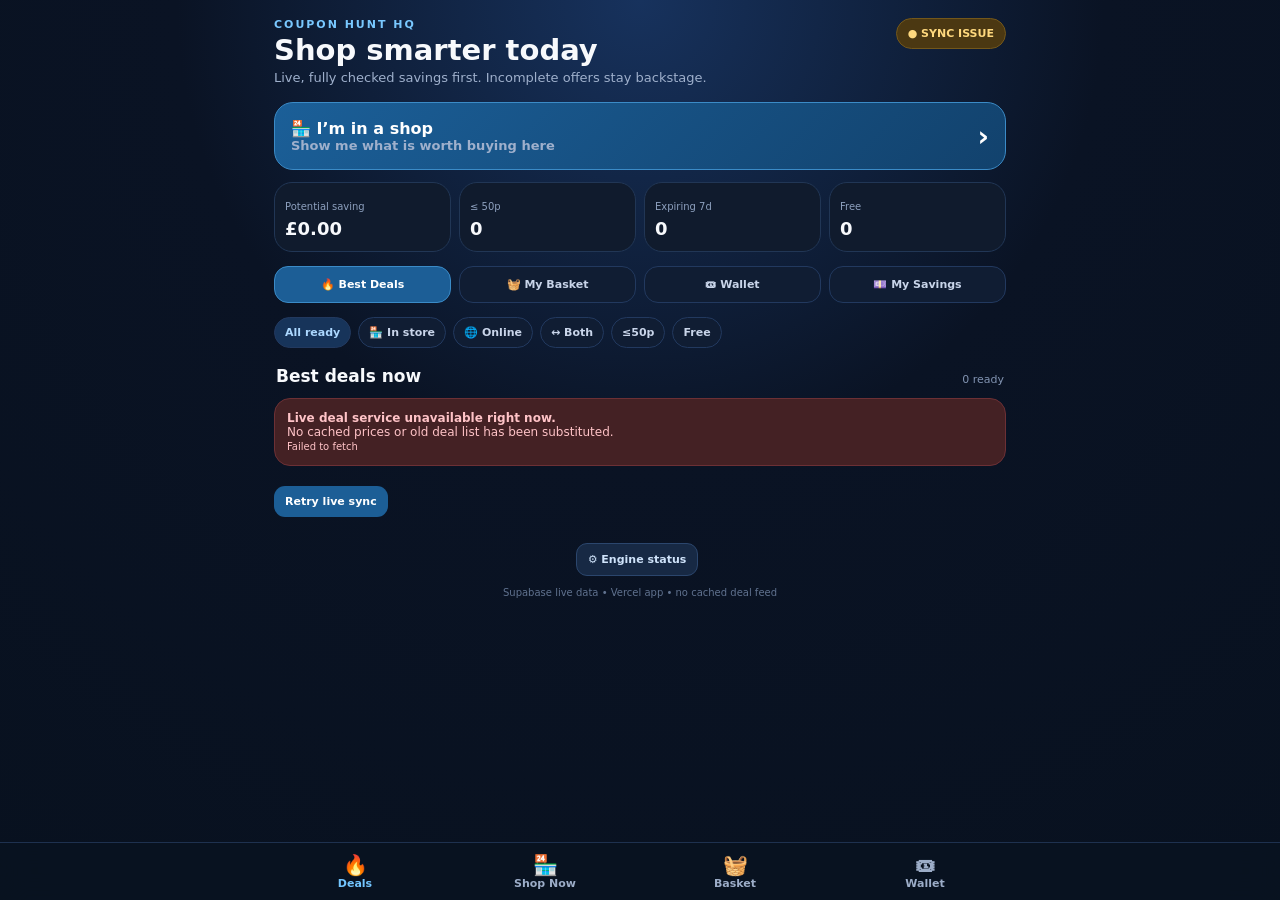
==== commit 729e9894: "Audit and harden Coupon Hunt live app" ====
--- a/coupon-hunt-hq/index.html
+++ b/coupon-hunt-hq/index.html
@@ -1,55 +1,71 @@
 <!doctype html>
 <html lang="en">
 <head>
-<meta charset="utf-8"><meta name="viewport" content="width=device-width,initial-scale=1,viewport-fit=cover"><meta name="theme-color" content="#08111f"><link rel="manifest" href="manifest.webmanifest"><title>Coupon Hunt HQ</title>
+<meta charset="utf-8">
+<meta name="viewport" content="width=device-width,initial-scale=1,viewport-fit=cover">
+<meta name="theme-color" content="#08111f">
+<link rel="manifest" href="manifest.webmanifest">
+<title>Coupon Hunt HQ</title>
 <style>
-:root{font-family:Inter,system-ui,-apple-system,Segoe UI,Roboto,sans-serif;background:#08111f;color:#f7f9fc}*{box-sizing:border-box}body{margin:0;min-height:100vh;background:radial-gradient(circle at top,#17325d 0,#0a1324 42%,#08111f 100%)}button,a,input,select{font:inherit}.app{max-width:760px;margin:auto;padding:18px 14px 100px}.top{display:flex;justify-content:space-between;gap:12px;align-items:flex-start}.eyebrow{font-size:11px;font-weight:900;letter-spacing:.18em;color:#79c8ff}.top h1{margin:5px 0;font-size:29px;line-height:1}.top p,.muted{color:#9fb0cc;font-size:13px;margin:0}.live{padding:8px 10px;border-radius:999px;background:#123d32;border:1px solid #25684f;font-size:11px;color:#89f2c1;font-weight:900;white-space:nowrap}.live.offline{background:#4b3812;border-color:#73571a;color:#ffd97e}.shopnow{width:100%;margin:17px 0 12px;border:1px solid #3b8bc7;background:linear-gradient(135deg,#1b5f98,#12426d);color:white;border-radius:19px;padding:16px;text-align:left;display:flex;justify-content:space-between;align-items:center;gap:10px;font-weight:900}.shopnow span{font-size:28px}.score{display:grid;grid-template-columns:repeat(4,1fr);gap:8px;margin:12px 0 14px}.score>div{background:#101b2d;border:1px solid #213655;border-radius:16px;padding:12px 10px;min-width:0}.score small{display:block;color:#8da0be;font-size:10px}.score b{display:block;font-size:18px;margin-top:4px;overflow:hidden;text-overflow:ellipsis}.tabs{display:grid;grid-template-columns:repeat(4,1fr);gap:8px;margin:12px 0 14px}.tabs button{border:1px solid #22395f;background:#101d33;color:#c9d5ea;padding:11px 7px;border-radius:14px;font-weight:800;font-size:11px}.tabs button.active{background:#1c5e96;color:#fff;border-color:#3b8bc7}.filters{display:flex;gap:7px;overflow:auto;padding-bottom:5px}.filters button{border:1px solid #22395f;background:#101d33;color:#c9d5ea;padding:8px 10px;border-radius:999px;font-size:11px;font-weight:800;white-space:nowrap}.filters button.on{background:#17345a;color:#acd8ff}.sectionTitle{display:flex;align-items:end;justify-content:space-between;margin:12px 2px 8px}.sectionTitle h2{font-size:17px;margin:0}.sectionTitle span{font-size:11px;color:#8294b2}.card{background:#101b2d;border:1px solid #213655;border-radius:18px;padding:14px;margin:9px 0}.row{display:grid;grid-template-columns:1fr auto;gap:10px;align-items:start}.card b{font-size:14px}.card strong{font-size:22px;white-space:nowrap}.card p{color:#9eafca;font-size:12px;line-height:1.45;margin:5px 0}.card small{display:block;color:#8294b2;font-size:11px;margin-top:8px}.card a{display:inline-block;margin-top:10px;color:#79c8ff;text-decoration:none;font-weight:800;font-size:12px}.chips{display:flex;flex-wrap:wrap;gap:6px;margin-top:9px}.pill{font-size:10px;background:#172944;color:#c8d7ee;padding:5px 7px;border-radius:999px;display:inline-block}.good{background:#123d32;color:#89f2c1}.warn{background:#4b3812;color:#ffd97e}.bad{background:#442124;color:#ffb1b6}.hot{background:#543719;color:#ffd78a}.empty{background:#101b2d;border:1px dashed #2d4568;border-radius:18px;padding:18px;color:#9eafca;font-size:12px;margin:9px 0}.feature{background:linear-gradient(135deg,#132642,#152f52)}.mission{background:#0c1627;padding:10px;border-radius:12px}.panel{display:none}.panel.active{display:block}.action{border:0;background:#1c5e96;color:#fff;padding:9px 11px;border-radius:11px;font-weight:900;font-size:11px;margin:8px 6px 0 0}.action.secondary{background:#172944;color:#cfe3fa;border:1px solid #2b466d}.action.done{background:#123d32;color:#89f2c1}.field{width:100%;background:#0d1728;border:1px solid #284160;color:#fff;padding:12px;border-radius:13px;margin:5px 0}.formrow{display:grid;grid-template-columns:1fr auto;gap:8px}.passport{border-left:3px solid #3b8bc7}.steps{margin:10px 0 0;padding-left:19px;color:#cbd7e9;font-size:12px;line-height:1.6}.confidence{display:flex;gap:5px;align-items:center;margin-top:8px;color:#9fb0cc;font-size:10px}.dot{width:8px;height:8px;border-radius:50%;background:#4b5f7e}.dot.on{background:#63d1a7}.storegrid{display:grid;grid-template-columns:repeat(2,1fr);gap:8px}.storebtn{padding:13px;border-radius:14px;border:1px solid #294665;background:#10213a;color:#dce8f8;font-weight:900}.savinghero{text-align:center;padding:20px}.savinghero strong{font-size:34px}.bottom{position:fixed;bottom:0;left:0;right:0;background:#091321ef;backdrop-filter:blur(14px);border-top:1px solid #1e314f;padding:9px 10px calc(9px + env(safe-area-inset-bottom));display:flex;justify-content:center}.bottomin{max-width:760px;width:100%;display:grid;grid-template-columns:repeat(4,1fr);gap:7px}.bottom button{background:transparent;border:0;color:#9cadc8;font-size:11px;font-weight:800}.bottom button span{display:block;font-size:20px;margin-bottom:2px}.bottom button.active{color:#73c6ff}footer{color:#60728f;text-align:center;font-size:10px;padding:18px 0}.loader{padding:20px;text-align:center;color:#9fb0cc}.errorbox{background:#442124;border:1px solid #6c3035;color:#ffc3c7;border-radius:16px;padding:12px;font-size:12px;margin:12px 0}.admin{opacity:.8}details summary{cursor:pointer;color:#dce8f8}details>.card{margin-left:0;margin-right:0}@media(min-width:640px){.app{padding-top:28px}.storegrid{grid-template-columns:repeat(4,1fr)}}@media(max-width:430px){.score{grid-template-columns:repeat(2,1fr)}.top h1{font-size:25px}.tabs{grid-template-columns:repeat(4,1fr)}}
-</style></head>
-<body><main class="app">
-<header class="top"><div><div class="eyebrow">COUPON HUNT HQ</div><h1>Shop smarter today</h1><p>Verified savings first. The complicated stuff stays backstage.</p></div><div id="live" class="live offline">● CONNECTING</div></header>
-<button class="shopnow" onclick="openShopPicker()"><div>🏪 <b>I’m in a shop</b><div class="muted">Show me what is worth buying here</div></div><span>›</span></button>
+:root{font-family:Inter,system-ui,-apple-system,Segoe UI,Roboto,sans-serif;background:#08111f;color:#f7f9fc}*{box-sizing:border-box}body{margin:0;min-height:100vh;background:radial-gradient(circle at top,#17325d 0,#0a1324 42%,#08111f 100%)}button,input{font:inherit}.app{max-width:760px;margin:auto;padding:18px 14px 105px}.top{display:flex;justify-content:space-between;gap:12px;align-items:flex-start}.eyebrow{font-size:11px;font-weight:900;letter-spacing:.18em;color:#79c8ff}.top h1{margin:5px 0;font-size:29px;line-height:1}.muted,.top p{color:#9fb0cc;font-size:13px;margin:0}.live{padding:8px 11px;border-radius:999px;background:#123d32;border:1px solid #25684f;color:#89f2c1;font-size:11px;font-weight:900;white-space:nowrap;cursor:pointer}.live.offline{background:#4b3812;border-color:#73571a;color:#ffd97e}.shopnow{width:100%;margin:17px 0 12px;border:1px solid #3b8bc7;background:linear-gradient(135deg,#1b5f98,#12426d);color:#fff;border-radius:19px;padding:16px;text-align:left;display:flex;justify-content:space-between;align-items:center;font-weight:900}.shopnow .arrow{font-size:28px}.score{display:grid;grid-template-columns:repeat(4,1fr);gap:8px;margin:12px 0 14px}.score>div,.card{background:#101b2d;border:1px solid #213655;border-radius:18px}.score>div{padding:12px 10px}.score small,.card small{color:#8da0be;font-size:10px}.score b{display:block;font-size:18px;margin-top:4px}.tabs{display:grid;grid-template-columns:repeat(4,1fr);gap:8px;margin:12px 0 14px}.tabs button,.filters button,.storebtn{border:1px solid #22395f;background:#101d33;color:#c9d5ea;font-weight:800}.tabs button{padding:11px 7px;border-radius:14px;font-size:11px}.tabs button.active{background:#1c5e96;color:#fff;border-color:#3b8bc7}.filters{display:flex;gap:7px;overflow:auto;padding:0 0 6px}.filters button{padding:8px 10px;border-radius:999px;font-size:11px;white-space:nowrap}.filters button.on{background:#17345a;color:#acd8ff}.panel{display:none}.panel.active{display:block}.sectionTitle{display:flex;justify-content:space-between;align-items:end;margin:12px 2px 8px}.sectionTitle h2{font-size:17px;margin:0}.sectionTitle span{font-size:11px;color:#8294b2}.card{padding:14px;margin:9px 0}.feature{background:linear-gradient(135deg,#132642,#152f52)}.passport{border-left:3px solid #3b8bc7}.row{display:grid;grid-template-columns:1fr auto;gap:10px;align-items:start}.card b{font-size:14px}.card strong{font-size:22px}.card p{color:#9eafca;font-size:12px;line-height:1.45;margin:5px 0}.chips{display:flex;flex-wrap:wrap;gap:6px;margin-top:9px}.pill{font-size:10px;background:#172944;color:#c8d7ee;padding:5px 7px;border-radius:999px}.good{background:#123d32;color:#89f2c1}.warn{background:#4b3812;color:#ffd97e}.bad{background:#442124;color:#ffb1b6}.hot{background:#543719;color:#ffd78a}.empty{background:#101b2d;border:1px dashed #2d4568;border-radius:18px;padding:18px;color:#9eafca;font-size:12px;margin:9px 0}.errorbox{background:#442124;border:1px solid #6c3035;color:#ffc3c7;border-radius:16px;padding:12px;font-size:12px;margin:12px 0}.action{border:0;background:#1c5e96;color:#fff;padding:9px 11px;border-radius:11px;font-weight:900;font-size:11px;margin:8px 6px 0 0}.action.secondary{background:#172944;color:#cfe3fa;border:1px solid #2b466d}.field{width:100%;background:#0d1728;border:1px solid #284160;color:#fff;padding:12px;border-radius:13px}.formrow{display:grid;grid-template-columns:1fr auto;gap:8px}.storegrid{display:grid;grid-template-columns:repeat(2,1fr);gap:8px}.storebtn{padding:13px;border-radius:14px}.mission{background:#0c1627;padding:10px;border-radius:12px}.bottom{position:fixed;bottom:0;left:0;right:0;background:#091321ef;backdrop-filter:blur(14px);border-top:1px solid #1e314f;padding:9px 10px calc(9px + env(safe-area-inset-bottom));display:flex;justify-content:center}.bottomin{max-width:760px;width:100%;display:grid;grid-template-columns:repeat(4,1fr)}.bottom button{background:transparent;border:0;color:#9cadc8;font-size:11px;font-weight:800}.bottom button span{display:block;font-size:20px}.bottom button.active{color:#73c6ff}footer{text-align:center;color:#60728f;font-size:10px;padding:18px 0}details summary{cursor:pointer}.savinghero{text-align:center}.savinghero strong{display:block;font-size:34px}@media(max-width:430px){.score{grid-template-columns:repeat(2,1fr)}.top h1{font-size:25px}}
+</style>
+</head>
+<body>
+<main class="app">
+<header class="top"><div><div class="eyebrow">COUPON HUNT HQ</div><h1>Shop smarter today</h1><p>Live, fully checked savings first. Incomplete offers stay backstage.</p></div><div id="live" class="live offline" role="button" tabindex="0" title="Tap to refresh">● CONNECTING</div></header>
+<button class="shopnow" id="shopNowBtn"><div>🏪 <b>I’m in a shop</b><div class="muted">Show me what is worth buying here</div></div><span class="arrow">›</span></button>
 <section class="score"><div><small>Potential saving</small><b id="saving">£0.00</b></div><div><small>≤ 50p</small><b id="under50">0</b></div><div><small>Expiring 7d</small><b id="expiring">0</b></div><div><small>Free</small><b id="free">0</b></div></section>
-<nav class="tabs"><button data-tab="deals" class="active">🔥 Best Deals</button><button data-tab="basket">🧺 My Basket</button><button data-tab="coupons">🎟 Wallet</button><button data-tab="savings">💷 My Savings</button></nav>
-<section id="deals" class="panel active"><div class="filters" id="filters"><button data-filter="all" class="on">All ready</button><button data-filter="instore">🏪 In store</button><button data-filter="online">🌐 Online</button><button data-filter="both">↔ Both</button><button data-filter="under50">≤50p</button><button data-filter="free">Free</button></div><div class="sectionTitle"><h2>Best deals now</h2><span id="dealcount">Loading…</span></div><div id="deallist" class="loader">Loading live deals…</div></section>
-<section id="shop" class="panel"><div class="sectionTitle"><h2>I’m in a shop</h2><span>pick a retailer</span></div><div class="storegrid" id="storegrid"></div><div id="shopresults"></div></section>
-<section id="basket" class="panel"><div class="sectionTitle"><h2>My Basket</h2><span>your shopping list</span></div><article class="card feature"><div class="formrow"><input id="basketInput" class="field" placeholder="e.g. cereal, washing liquid, cat food"><button class="action" onclick="addBasketItem()">Add</button></div><p>Add what you actually need. We’ll rank matching live deals rather than tempt you with random bargains.</p></article><div id="basketlist"></div><div id="basketmatches"></div></section>
-<section id="coupons" class="panel"><div class="sectionTitle"><h2>My Wallet</h2><span id="walletcount">0 saved</span></div><div id="walletlist"></div><div class="sectionTitle"><h2>Coupon Passports</h2><span id="passportcount">0 ready</span></div><div id="couponlist"></div></section>
-<section id="savings" class="panel"><div class="sectionTitle"><h2>My Savings</h2><span>actual, not theoretical</span></div><article class="card feature savinghero"><small>Actually saved</small><strong id="actualSaved">£0.00</strong><p id="savingSummary">Mark deals as bought when you really use them.</p></article><div id="purchaselist"></div></section>
-<section id="admin" class="panel admin"><div class="sectionTitle"><h2>Engine status</h2><span>backstage</span></div><div id="campaignlist"></div><div id="stacklist"></div></section>
-<footer><button class="action secondary" onclick="openTab('admin')">⚙ Engine status</button><br><br>Supabase intelligence • Vercel app • Sheet audit backup</footer>
+<nav class="tabs"><button data-tab="deals" class="active">🔥 Best Deals</button><button data-tab="basket">🧺 My Basket</button><button data-tab="wallet">🎟 Wallet</button><button data-tab="savings">💷 My Savings</button></nav>
+<section id="deals" class="panel active"><div class="filters"><button data-filter="all" class="on">All ready</button><button data-filter="instore">🏪 In store</button><button data-filter="online">🌐 Online</button><button data-filter="both">↔ Both</button><button data-filter="under50">≤50p</button><button data-filter="free">Free</button></div><div class="sectionTitle"><h2>Best deals now</h2><span id="dealcount">Loading…</span></div><div id="deallist">Loading live deals…</div></section>
+<section id="shop" class="panel"><div class="sectionTitle"><h2>I’m in a shop</h2><span>pick a retailer</span></div><div id="storegrid" class="storegrid"></div><div id="shopresults"></div></section>
+<section id="basket" class="panel"><div class="sectionTitle"><h2>My Basket</h2><span>your shopping list</span></div><article class="card feature"><div class="formrow"><input id="basketInput" class="field" placeholder="e.g. cereal, washing liquid, cat food"><button id="basketAdd" class="action">Add</button></div><p>Add what you actually need. Matching live deals appear underneath.</p></article><div id="basketlist"></div><div id="basketmatches"></div></section>
+<section id="wallet" class="panel"><div class="sectionTitle"><h2>My Wallet</h2><span id="walletcount">0 saved</span></div><div id="walletlist"></div><div class="sectionTitle"><h2>Coupon Passports</h2><span id="passportcount">0 ready</span></div><div id="couponlist"></div></section>
+<section id="savings" class="panel"><div class="sectionTitle"><h2>My Savings</h2><span>actual purchases only</span></div><article class="card feature savinghero"><small>Actually saved</small><strong id="actualSaved">£0.00</strong><p id="savingSummary">Mark a deal bought when you really use it.</p></article><div id="purchaselist"></div></section>
+<section id="admin" class="panel"><div class="sectionTitle"><h2>Engine status</h2><span>backstage</span></div><div id="engine"></div></section>
+<footer><button class="action secondary" data-tab="admin">⚙ Engine status</button><br><br>Supabase live data • Vercel app • no cached deal feed</footer>
 </main>
-<nav class="bottom"><div class="bottomin"><button data-tab="deals" class="active"><span>🔥</span>Deals</button><button onclick="openShopPicker()"><span>🏪</span>Shop Now</button><button data-tab="basket"><span>🧺</span>Basket</button><button data-tab="coupons"><span>🎟</span>Wallet</button></div></nav>
+<nav class="bottom"><div class="bottomin"><button data-tab="deals" class="active"><span>🔥</span>Deals</button><button id="bottomShop"><span>🏪</span>Shop Now</button><button data-tab="basket"><span>🧺</span>Basket</button><button data-tab="wallet"><span>🎟</span>Wallet</button></div></nav>
 <script>
-const SB_URL='https://ziiivcuynidpmvosxvkj.supabase.co',SB_KEY='sb_publishable_GeK1Fvfdhv6vQrcWjgeULQ_kc6lEY9U';
-let state={deals:[],lookupDeals:[],passports:[],status:{},filter:'all',basket:JSON.parse(localStorage.getItem('ch-basket')||'[]'),purchases:JSON.parse(localStorage.getItem('ch-purchases')||'[]'),wallet:JSON.parse(localStorage.getItem('ch-wallet')||'[]')};
+const SB_URL='https://ziiivcuynidpmvosxvkj.supabase.co';
+const SB_KEY='sb_publishable_GeK1Fvfdhv6vQrcWjgeULQ_kc6lEY9U';
+const getLocal=(k,f)=>{try{return JSON.parse(localStorage.getItem(k)||JSON.stringify(f))}catch{return f}};
+let state={deals:[],lookup:[],passports:[],status:{},filter:'all',basket:getLocal('ch-basket',[]),wallet:getLocal('ch-wallet',[]),purchases:getLocal('ch-purchases',[]),loading:false,lastRefresh:null,errors:[]};
+const $=q=>document.querySelector(q),$$=q=>[...document.querySelectorAll(q)];
+const esc=s=>String(s??'').replace(/[&<>"']/g,c=>({'&':'&amp;','<':'&lt;','>':'&gt;','"':'&quot;',"'":'&#39;'}[c]));
 const money=v=>v==null?'—':new Intl.NumberFormat('en-GB',{style:'currency',currency:'GBP'}).format(Number(v));
 const shortDate=v=>v?new Intl.DateTimeFormat('en-GB',{day:'numeric',month:'short'}).format(new Date(v)):'No date';
-const esc=s=>String(s??'').replace(/[&<>"']/g,c=>({'&':'&amp;','<':'&lt;','>':'&gt;','"':'&quot;',"'":'&#39;'}[c]));
-async function sb(table,query=''){const r=await fetch(`${SB_URL}/rest/v1/${table}?${query}`,{headers:{apikey:SB_KEY,Authorization:`Bearer ${SB_KEY}`},cache:'no-store'});if(!r.ok)throw new Error(`${table}: HTTP ${r.status}`);return r.json()}
-function stage(d){const s=String(d.verification_stage||'discovered');return s==='stack_verified'?'🧩 Stack verified':s==='verified'?'✅ Verified':s==='terms_found'?'📜 Terms found':s==='expired'?'⌛ Expired':'👀 Discovered'}
-function modeLabel(d){const m=String(d.shopping_mode||d.channel||'unknown').toLowerCase();if(m==='in_store')return '🏪 In store';if(m==='online')return '🌐 Online';if(m==='both'||m==='in_store_and_online')return '↔ In store & online';return '❓ Route checking'}
-function instructions(d){if(d.redemption_summary)return [esc(d.redemption_summary)];const steps=[];steps.push(`Buy the exact ${esc(d.product||'listed product')}${d.retailer?` at ${esc(d.retailer)}`:''}.`);if(Number(d.coupon_value)>0)steps.push(`Use the verified coupon worth ${money(d.coupon_value)}.`);if(Number(d.cashback_value)>0)steps.push(`Keep the receipt and claim ${money(d.cashback_value)} cashback before the claim deadline.`);if(d.purchase_expiry)steps.push(`Buy by ${shortDate(d.purchase_expiry)}.`);if(d.claim_deadline)steps.push(`Claim by ${shortDate(d.claim_deadline)}.`);return steps}
-function isWalletSaved(id){return state.wallet.some(x=>x.id===id)}
-function saveWallet(id){const d=state.deals.find(x=>x.id===id)||state.lookupDeals.find(x=>x.id===id);if(!d||isWalletSaved(id))return;state.wallet.push({id:d.id,brand:d.brand,product:d.product,retailer:d.retailer,final_price:d.final_price,purchase_expiry:d.purchase_expiry,claim_deadline:d.claim_deadline,shopping_mode:d.shopping_mode||d.channel,source_url:d.source_url,savedAt:new Date().toISOString()});localStorage.setItem('ch-wallet',JSON.stringify(state.wallet));renderWallet();renderDeals()}
-function removeWallet(id){state.wallet=state.wallet.filter(x=>x.id!==id);localStorage.setItem('ch-wallet',JSON.stringify(state.wallet));renderWallet();renderDeals()}
-function countdown(v){if(!v)return 'No fixed expiry';const ms=new Date(v).getTime()-Date.now();if(ms<=0)return 'Expired';const d=Math.floor(ms/864e5),h=Math.floor(ms%864e5/36e5),m=Math.floor(ms%36e5/6e4);return d>0?`${d}d ${h}h left`:h>0?`${h}h ${m}m left`:`${Math.max(0,m)}m left`}
-function renderWallet(){const liveMap=new Map(state.lookupDeals.map(d=>[d.id,d]));document.querySelector('#walletcount').textContent=`${state.wallet.length} saved`;document.querySelector('#walletlist').innerHTML=state.wallet.length?state.wallet.map(w=>{const d=liveMap.get(w.id)||w,expired=d.purchase_expiry&&new Date(d.purchase_expiry)<=new Date();return `<article class="card passport"><div class="row"><div><b>${d.brand?esc(d.brand)+' • ':''}${esc(d.product||'Saved deal')}</b><p>${esc(d.retailer||'Retailer')}</p></div><strong>${money(d.final_price)}</strong></div><div class="chips"><span class="pill ${expired?'bad':'good'}">${expired?'⌛ Expired':'🎟 Saved'}</span><span class="pill">${modeLabel(d)}</span></div><small>${d.purchase_expiry?`Purchase: ${countdown(d.purchase_expiry)} • ${shortDate(d.purchase_expiry)}`:'No fixed purchase expiry'}${d.claim_deadline?` • Claim: ${countdown(d.claim_deadline)} • ${shortDate(d.claim_deadline)}`:''}</small>${!liveMap.has(w.id)?'<p class="muted">Saved copy. Live deal details are currently unavailable, so recheck the official source before using it.</p>':''}<button class="action secondary" onclick="removeWallet('${esc(w.id)}')">Remove</button>${d.source_url?`<a href="${esc(d.source_url)}" target="_blank" rel="noopener">Official source →</a>`:''}</article>`}).join(''):'<div class="empty">Your Wallet is empty. Save a deal when you want to keep an eye on it.</div>'}
-function dealCard(d,showSteps=false){const saved=d.savings_value!=null?Number(d.savings_value):(d.shelf_price!=null&&d.final_price!=null?Number(d.shelf_price)-Number(d.final_price):null);const exceptional=Number(d.final_price)<=.5||Number(d.savings_percent)>=75;const confidence=Math.max(0,Math.min(100,Number(d.confidence_score||0)));return `<article class="card passport"><div class="row"><div><b>${d.brand?esc(d.brand)+' • ':''}${esc(d.product)}</b><p>${esc(d.retailer||'Retailer')}</p></div><strong>${money(d.final_price)}</strong></div><div class="chips"><span class="pill good">✅ Ready</span><span class="pill">${modeLabel(d)}</span>${d.final_price!=null&&Number(d.final_price)===0?'<span class="pill hot">🔥 FREE</span>':''}${saved>0?`<span class="pill good">Save ${money(saved)}</span>`:''}${d.savings_percent!=null?`<span class="pill good">${Math.round(Number(d.savings_percent))}% off</span>`:''}</div><div class="confidence"><span>Terms checked • confidence ${confidence}%</span><span class="dot ${confidence>=20?'on':''}"></span><span class="dot ${confidence>=45?'on':''}"></span><span class="dot ${confidence>=70?'on':''}"></span><span class="dot ${confidence>=90?'on':''}"></span></div><small>${d.purchase_expiry?`Buy by ${shortDate(d.purchase_expiry)} • ${countdown(d.purchase_expiry)}`:'No fixed purchase deadline'}${d.claim_deadline?` • Claim by ${shortDate(d.claim_deadline)}`:''}${exceptional?' • Exceptional value':''}</small>${showSteps?`<ol class="steps">${instructions(d).map(x=>`<li>${x}</li>`).join('')}</ol>`:''}<button class="action" onclick="showDeal('${esc(d.id)}')">Show me how</button><button class="action secondary" onclick="markBought('${esc(d.id)}')">I bought it</button><button class="action secondary" onclick="${isWalletSaved(d.id)?`removeWallet('${esc(d.id)}')`:`saveWallet('${esc(d.id)}')`}">${isWalletSaved(d.id)?'✓ Saved':'🎟 Save to Wallet'}</button>${d.source_url?`<a href="${esc(d.source_url)}" target="_blank" rel="noopener">Official source →</a>`:''}</article>`}
-function renderDeals(){const now=Date.now(),week=7*864e5,ready=state.deals,priced=ready.filter(d=>d.final_price!=null);document.querySelector('#free').textContent=priced.filter(d=>Number(d.final_price)===0).length;document.querySelector('#under50').textContent=priced.filter(d=>Number(d.final_price)<=.5).length;document.querySelector('#saving').textContent=money(ready.reduce((n,d)=>n+Math.max(0,Number(d.savings_value??0)),0));document.querySelector('#expiring').textContent=ready.filter(d=>d.purchase_expiry&&new Date(d.purchase_expiry)-now<week&&new Date(d.purchase_expiry)>now).length;let v=ready.filter(d=>state.filter==='all'||state.filter==='instore'&&['in_store','both','in_store_and_online'].includes(String(d.shopping_mode||d.channel))||state.filter==='online'&&['online','both','in_store_and_online'].includes(String(d.shopping_mode||d.channel))||state.filter==='both'&&['both','in_store_and_online'].includes(String(d.shopping_mode||d.channel))||state.filter==='under50'&&d.final_price!=null&&Number(d.final_price)<=.5||state.filter==='free'&&Number(d.final_price)===0);document.querySelector('#dealcount').textContent=`${v.length} ready`;document.querySelector('#deallist').className='';document.querySelector('#deallist').innerHTML=v.length?v.map(d=>dealCard(d)).join(''):'<div class="empty"><b>No fully ready deals match this view yet.</b><br>Incomplete offers stay backstage until product, retailer, route, price, dates and redemption terms are all confirmed.</div>'}
-function renderStores(){const retailers=[...new Set(state.deals.filter(d=>['in_store','both','in_store_and_online'].includes(String(d.shopping_mode||d.channel))&&d.retailer).flatMap(d=>String(d.retailer).split(/;|,/).map(x=>x.trim())).filter(Boolean))].slice(0,20);document.querySelector('#storegrid').innerHTML=retailers.length?retailers.map(r=>`<button class="storebtn" onclick="showStore('${esc(r)}')">${esc(r)}</button>`).join(''):'<div class="empty">No fully verified in-store deals yet. Shop Now remains empty rather than showing uncertain store information.</div>'}
-function showStore(r){const list=state.deals.filter(d=>['in_store','both','in_store_and_online'].includes(String(d.shopping_mode||d.channel))&&String(d.retailer||'').toLowerCase().includes(r.toLowerCase())).sort((a,b)=>Number(a.final_price??999)-Number(b.final_price??999));document.querySelector('#shopresults').innerHTML=`<div class="sectionTitle"><h2>Worth checking at ${esc(r)}</h2><span>${list.length} ready</span></div>`+(list.length?list.map(d=>dealCard(d,true)).join(''):'<div class="empty">No fully verified offer for this retailer right now.</div>')}
-function openShopPicker(){openTab('shop');renderStores()}
-function showDeal(id){const d=state.deals.find(x=>x.id===id);if(!d)return;document.querySelector('#deallist').innerHTML=dealCard(d,true)+`<button class="action secondary" onclick="renderDeals()">← Back to deals</button>`;openTab('deals')}
-function addBasketItem(){const el=document.querySelector('#basketInput'),q=el.value.trim();if(!q)return;state.basket.push({id:Date.now(),q});localStorage.setItem('ch-basket',JSON.stringify(state.basket));el.value='';renderBasket()}
-function removeBasketItem(id){state.basket=state.basket.filter(x=>x.id!==id);localStorage.setItem('ch-basket',JSON.stringify(state.basket));renderBasket()}
-function renderBasket(){document.querySelector('#basketlist').innerHTML=state.basket.length?state.basket.map(x=>`<article class="card"><div class="row"><b>${esc(x.q)}</b><button class="action secondary" onclick="removeBasketItem(${x.id})">Remove</button></div></article>`).join(''):'<div class="empty">Your basket is empty. Add things you actually need.</div>';const matches=[];for(const item of state.basket){const terms=item.q.toLowerCase().split(/\s+/).filter(Boolean);const found=state.deals.filter(d=>terms.some(t=>`${d.brand||''} ${d.product||''} ${d.category||''}`.toLowerCase().includes(t))).slice(0,3);if(found.length)matches.push(`<div class="sectionTitle"><h2>Ready matches for ${esc(item.q)}</h2><span>${found.length}</span></div>`+found.map(d=>dealCard(d)).join(''))}document.querySelector('#basketmatches').innerHTML=matches.join('')}
-function renderCoupons(){const dealMap=new Map(state.lookupDeals.map(d=>[d.id,d]));const enriched=state.passports.map(p=>({...p,deal:dealMap.get(p.deal_id)||{}})).filter(x=>String(x.passport_status||'').toLowerCase()!=='excluded_age'&&!x.deal.restricted);const ready=enriched.filter(x=>String(x.passport_status||'').toLowerCase()==='ready');const checking=enriched.filter(x=>String(x.passport_status||'').toLowerCase()!=='ready');document.querySelector('#passportcount').textContent=`${ready.length} ready • ${checking.length} checking`;const card=p=>{const d=p.deal||{},title=[d.brand,d.product].filter(Boolean).join(' • ')||p.deal_id||'Coupon';const mode=modeLabel({shopping_mode:d.shopping_mode||p.channel,channel:p.channel});return `<article class="card passport"><div class="row"><div><b>${esc(title)}</b><p>${esc(p.exact_size_variant||d.product||p.benefit_type||'Exact offer')}</p></div><span class="pill ${String(p.passport_status).toLowerCase()==='ready'?'good':'warn'}">${String(p.passport_status).toLowerCase()==='ready'?'✅ Ready':'🔎 Still checking'}</span></div><div class="chips"><span class="pill">${mode}</span>${p.participating_retailers?`<span class="pill">🏬 ${esc(p.participating_retailers)}</span>`:''}${p.receipt_required?'<span class="pill">🧾 Receipt</span>':''}${p.barcode_required?'<span class="pill">▥ Barcode</span>':''}${p.app_required?'<span class="pill">📱 App</span>':''}${p.account_required?'<span class="pill">👤 Account</span>':''}</div><small>${p.purchase_expiry?`Buy by ${shortDate(p.purchase_expiry)} • ${countdown(p.purchase_expiry)}`:'Purchase deadline checking'}${p.claim_deadline?` • Claim by ${shortDate(p.claim_deadline)} • ${countdown(p.claim_deadline)}`:(String(p.benefit_type).toLowerCase()==='cashback'?' • Claim deadline checking':'')}</small>${p.redemption_steps?`<p class="mission">${esc(p.redemption_steps)}</p>`:''}${p.official_source?`<a href="${esc(p.official_source)}" target="_blank" rel="noopener">Official offer source →</a>`:''}</article>`};let html='';if(ready.length)html+=`<div class="sectionTitle"><h2>Ready to use</h2><span>${ready.length}</span></div>`+ready.map(card).join('');else html+='<div class="empty"><b>No coupons are fully ready yet.</b><br>A coupon does not move here until its exact product, retailer, route, dates, limits and redemption steps are complete.</div>';if(checking.length)html+=`<details class="card"><summary><b>Still checking (${checking.length})</b></summary><p>These stay out of the ready list until missing terms are confirmed.</p>${checking.map(card).join('')}</details>`;document.querySelector('#couponlist').innerHTML=html}
-function markBought(id){const d=state.deals.find(x=>x.id===id);if(!d)return;if(state.purchases.some(x=>x.deal_id===id)){openTab('savings');return}state.purchases.push({deal_id:id,product:d.product,retailer:d.retailer,paid:Number(d.final_price??0),saved:Number(d.savings_value??0),at:new Date().toISOString(),claim:Number(d.cashback_value)>0?'Claim may be required':'No cashback claim'});localStorage.setItem('ch-purchases',JSON.stringify(state.purchases));renderSavings();openTab('savings')}
-function removePurchase(id){state.purchases=state.purchases.filter(x=>x.deal_id!==id);localStorage.setItem('ch-purchases',JSON.stringify(state.purchases));renderSavings()}
-function renderSavings(){const total=state.purchases.reduce((n,x)=>n+Number(x.saved||0),0),spent=state.purchases.reduce((n,x)=>n+Number(x.paid||0),0);document.querySelector('#actualSaved').textContent=money(total);document.querySelector('#savingSummary').textContent=state.purchases.length?`${state.purchases.length} bought • ${money(spent)} effective spend`:'Mark deals as bought when you really use them.';document.querySelector('#purchaselist').innerHTML=state.purchases.length?state.purchases.map(x=>`<article class="card"><div class="row"><div><b>${esc(x.product)}</b><p>${esc(x.retailer||'')}</p></div><strong>+${money(x.saved)}</strong></div><small>${shortDate(x.at)} • ${esc(x.claim)}</small><button class="action secondary" onclick="removePurchase('${esc(x.deal_id)}')">Undo</button></article>`).join(''):'<div class="empty">No actual purchases logged on this phone yet.</div>'}
-function renderAdmin(){const s=state.status||{};document.querySelector('#campaignlist').innerHTML=`<article class="card"><b>Data quality</b><p>${Number(s.ready_deals||0)} shopper-ready deals • ${Number(s.backstage_deals||0)} backstage records • ${Number(s.ready_passports||0)} ready passports • ${Number(s.checking_passports||0)} checking.</p></article>`;document.querySelector('#stacklist').innerHTML=`<article class="card"><b>Stacking</b><p>${Number(s.verified_stacks||0)} genuinely verified stacks • ${Number(s.stack_records||0)} total stack records.</p></article>`}
-function render(){renderDeals();renderStores();renderBasket();renderWallet();renderCoupons();renderSavings();renderAdmin()}
-async function load(){try{const [deals,lookupDeals,passports,statusRows]=await Promise.all([sb('deals','select=*&shopper_ready=eq.true&app_visible=eq.true&order=priority_score.desc,final_price.asc.nullslast,purchase_expiry.asc'),sb('deals','select=id,brand,product,retailer,shopping_mode,channel,restricted,eligibility,status,shopper_ready,final_price,purchase_expiry,claim_deadline,source_url'),sb('coupon_passports','select=*&passport_status=neq.excluded_age&order=purchase_expiry.asc.nullslast'),sb('coupon_hunt_public_status','select=*')]);const status=statusRows[0]||{};state={...state,deals,lookupDeals,passports,status};render();const live=document.querySelector('#live');live.textContent='● LIVE';live.classList.remove('offline');live.title='Last refreshed '+new Date().toLocaleTimeString('en-GB')}catch(e){state={...state,deals:[],lookupDeals:[],passports:[],status:{}};render();const live=document.querySelector('#live');live.textContent='● SYNC ISSUE';live.classList.add('offline');document.querySelector('#deallist').innerHTML=`<div class="errorbox"><b>Live deals unavailable.</b><br>No old deal data has been substituted. Check your connection and retry.</div><button class="action" onclick="load()">Retry live sync</button>`}}
-function openTab(id){document.querySelectorAll('.panel').forEach(x=>x.classList.toggle('active',x.id===id));document.querySelectorAll('[data-tab]').forEach(x=>x.classList.toggle('active',x.dataset.tab===id));window.scrollTo({top:0,behavior:'smooth'})}
-document.querySelectorAll('[data-tab]').forEach(b=>b.addEventListener('click',()=>openTab(b.dataset.tab)));document.querySelectorAll('[data-filter]').forEach(b=>b.addEventListener('click',()=>{state.filter=b.dataset.filter;document.querySelectorAll('[data-filter]').forEach(x=>x.classList.toggle('on',x===b));renderDeals()}));document.querySelector('#basketInput').addEventListener('keydown',e=>{if(e.key==='Enter')addBasketItem()});if('serviceWorker'in navigator)navigator.serviceWorker.register('sw.js').catch(()=>{});load();setInterval(load,5*60*1000);setInterval(()=>{renderWallet();if(state.deals.length)renderDeals()},60*1000);
-</script></body></html>+async function sb(table,query=''){const r=await fetch(`${SB_URL}/rest/v1/${table}?${query}`,{headers:{apikey:SB_KEY},cache:'no-store'});if(!r.ok)throw new Error(`${table} HTTP ${r.status}`);return r.json()}
+function modeLabel(d){const m=String(d.shopping_mode||d.channel||'unknown').toLowerCase();return m==='in_store'?'🏪 In store':m==='online'?'🌐 Online':['both','in_store_and_online'].includes(m)?'↔ In store + online':'❓ Route checking'}
+function savingFor(d){if(d.shelf_price!=null&&d.final_price!=null)return Math.max(0,Number(d.shelf_price)-Number(d.final_price));if(d.promo_price!=null&&d.final_price!=null)return Math.max(0,Number(d.promo_price)-Number(d.final_price));return Math.max(0,Number(d.coupon_value||0)+Number(d.cashback_value||0))}
+function ageGate(x){const t=String(x?.eligibility||'').toLowerCase();return /(^|\D)(16|18|21)\s*\+|under\s*18|age[- ]?restricted|adult\s*only|guardian\s*consent|parental\s*consent/.test(t)}
+function restricted(x){const t=`${x?.category||''} ${x?.brand||''} ${x?.product||''}`.toLowerCase();return /\b(alcohol|beer|lager|wine|spirits?|vodka|whisky|whiskey|gin|rum|cigarettes?|tobacco|nicotine|vapes?|e-cig|gambling|betting|casino|lottery|cbd|thc|cannabis|weapon|firearm|ammunition)\b/.test(t)}
+function safeReady(d){return !!d&&d.shopper_ready===true&&d.app_visible===true&&!ageGate(d)&&!restricted(d)}
+function countdown(v){if(!v)return'No fixed expiry';const ms=new Date(v)-Date.now();if(ms<=0)return'Expired';const d=Math.floor(ms/864e5),h=Math.floor(ms%864e5/36e5),m=Math.floor(ms%36e5/6e4);return d?`${d}d ${h}h left`:h?`${h}h ${m}m left`:`${Math.max(0,m)}m left`}
+function liveState(text,ok=true,title='Tap to refresh'){const el=$('#live');el.textContent=`● ${text}`;el.classList.toggle('offline',!ok);el.title=title}
+function dealCard(d,steps=false){const save=savingFor(d),saved=state.wallet.some(x=>x.id===d.id),checked=d.terms_checked_at||d.last_verified;return `<article class="card passport"><div class="row"><div><b>${d.brand?esc(d.brand)+' • ':''}${esc(d.product||'Deal')}</b><p>${esc(d.retailer||'Retailer')}</p></div><strong>${money(d.final_price)}</strong></div><div class="chips"><span class="pill good">✅ Ready</span><span class="pill">${modeLabel(d)}</span>${Number(d.final_price)===0?'<span class="pill hot">🔥 FREE</span>':''}${save>0?`<span class="pill good">Save ${money(save)}</span>`:''}</div><small>${checked?`Terms checked ${shortDate(checked)} • `:''}${d.purchase_expiry?`${countdown(d.purchase_expiry)} • buy by ${shortDate(d.purchase_expiry)}`:'No fixed purchase deadline'}${d.claim_deadline?` • claim by ${shortDate(d.claim_deadline)}`:''}</small>${steps&&d.redemption_summary?`<p class="mission">${esc(d.redemption_summary)}</p>`:''}<button class="action" onclick="showDeal('${esc(d.id)}')">Show me how</button><button class="action secondary" onclick="markBought('${esc(d.id)}')">I bought it</button><button class="action secondary" onclick="toggleWallet('${esc(d.id)}')">${saved?'✓ Saved':'🎟 Save'}</button>${d.source_url?`<p><a href="${esc(d.source_url)}" target="_blank" rel="noopener">Official source →</a></p>`:''}</article>`}
+function renderDeals(){const ready=state.deals.filter(safeReady),now=Date.now();$('#saving').textContent=money(ready.reduce((n,d)=>n+savingFor(d),0));$('#under50').textContent=ready.filter(d=>d.final_price!=null&&Number(d.final_price)<=.5).length;$('#free').textContent=ready.filter(d=>Number(d.final_price)===0).length;$('#expiring').textContent=ready.filter(d=>d.purchase_expiry&&new Date(d.purchase_expiry)>now&&new Date(d.purchase_expiry)-now<7*864e5).length;const v=ready.filter(d=>state.filter==='all'||state.filter==='instore'&&['in_store','both','in_store_and_online'].includes(d.shopping_mode)||state.filter==='online'&&['online','both','in_store_and_online'].includes(d.shopping_mode)||state.filter==='both'&&['both','in_store_and_online'].includes(d.shopping_mode)||state.filter==='under50'&&d.final_price!=null&&Number(d.final_price)<=.5||state.filter==='free'&&Number(d.final_price)===0);$('#dealcount').textContent=`${v.length} ready`;$('#deallist').innerHTML=v.length?v.map(d=>dealCard(d)).join(''):'<div class="empty">No fully checked deals match this view right now. Incomplete offers remain backstage.</div>'}
+function showDeal(id){const d=state.deals.find(x=>x.id===id);if(!d)return;$('#deallist').innerHTML=dealCard(d,true)+'<button class="action secondary" onclick="renderDeals()">← Back</button>';openTab('deals')}
+function renderStores(){const stores=[...new Set(state.deals.filter(d=>safeReady(d)&&['in_store','both','in_store_and_online'].includes(d.shopping_mode)&&d.retailer).flatMap(d=>String(d.retailer).split(/;|,/).map(x=>x.trim())).filter(Boolean))];$('#storegrid').innerHTML=stores.length?stores.map(x=>`<button class="storebtn" onclick="showStore('${esc(x)}')">${esc(x)}</button>`).join(''):'<div class="empty">No fully checked in-store deals right now.</div>'}
+function showStore(store){const ds=state.deals.filter(d=>safeReady(d)&&['in_store','both','in_store_and_online'].includes(d.shopping_mode)&&String(d.retailer||'').toLowerCase().includes(store.toLowerCase()));$('#shopresults').innerHTML=`<div class="sectionTitle"><h2>${esc(store)}</h2><span>${ds.length} ready</span></div>`+(ds.length?ds.map(d=>dealCard(d,true)).join(''):'<div class="empty">Nothing fully verified here yet.</div>')}
+function openShop(){openTab('shop');renderStores()}
+function toggleWallet(id){const i=state.wallet.findIndex(x=>x.id===id);if(i>=0)state.wallet.splice(i,1);else{const d=state.lookup.find(x=>x.id===id)||state.deals.find(x=>x.id===id);if(!d)return;state.wallet.push({id:d.id,brand:d.brand,product:d.product,retailer:d.retailer,final_price:d.final_price,purchase_expiry:d.purchase_expiry,claim_deadline:d.claim_deadline,shopping_mode:d.shopping_mode,source_url:d.source_url,savedAt:new Date().toISOString()})}localStorage.setItem('ch-wallet',JSON.stringify(state.wallet));renderWallet();renderDeals()}
+function renderWallet(){const map=new Map(state.lookup.map(d=>[d.id,d]));$('#walletcount').textContent=`${state.wallet.length} saved`;$('#walletlist').innerHTML=state.wallet.length?state.wallet.map(w=>{const live=map.get(w.id),d=live||w,expired=d.purchase_expiry&&new Date(d.purchase_expiry)<=new Date(),notReady=live&&!safeReady(live);const badge=expired?'⌛ Expired':notReady?'⚠ No longer ready':live?'● Live + saved':'🎟 Saved snapshot';return `<article class="card passport"><div class="row"><div><b>${d.brand?esc(d.brand)+' • ':''}${esc(d.product||'Saved deal')}</b><p>${esc(d.retailer||'Retailer')}</p></div><strong>${money(d.final_price)}</strong></div><div class="chips"><span class="pill ${expired?'bad':notReady||!live?'warn':'good'}">${badge}</span><span class="pill">${modeLabel(d)}</span></div><small>${d.purchase_expiry?`Purchase ${countdown(d.purchase_expiry)} • ${shortDate(d.purchase_expiry)}`:'No fixed purchase expiry'}${d.claim_deadline?` • claim ${countdown(d.claim_deadline)}`:''}</small>${!live?'<p class="muted">Saved snapshot only. Live status is unavailable, so this is not being presented as a current deal.</p>':notReady?'<p class="muted">This offer has left the shopper-ready feed. Recheck the official source before relying on it.</p>':''}<button class="action secondary" onclick="toggleWallet('${esc(w.id)}')">Remove</button></article>`}).join(''):'<div class="empty">Your Wallet is empty. Save a live deal to keep its expiry countdown here.</div>'}
+function renderCoupons(){const map=new Map(state.lookup.map(d=>[d.id,d])),all=state.passports.map(p=>({...p,deal:map.get(p.deal_id)})).filter(p=>!restricted(p.deal));const eligible=all.filter(p=>!ageGate(p)&&!ageGate(p.deal)),ready=eligible.filter(p=>p.passport_status==='ready'&&safeReady(p.deal)),checking=all.filter(p=>!ready.includes(p));$('#passportcount').textContent=`${ready.length} ready • ${checking.length} checking`;const card=(p,ok)=>{const d=p.deal||{},age=ageGate(p)||ageGate(d);return `<article class="card passport"><div class="row"><div><b>${esc([d.brand,d.product].filter(Boolean).join(' • ')||p.deal_id||'Coupon')}</b><p>${esc(p.exact_size_variant||p.benefit_type||'Offer')}</p></div><span class="pill ${ok?'good':'warn'}">${ok?'✅ Ready':age?'⚠ Eligibility check':'🔎 Still checking'}</span></div><div class="chips"><span class="pill">${modeLabel({shopping_mode:d.shopping_mode||p.channel})}</span>${p.participating_retailers?`<span class="pill">🏬 ${esc(p.participating_retailers)}</span>`:''}${p.receipt_required?'<span class="pill">🧾 Receipt</span>':''}${p.app_required?'<span class="pill">📱 App</span>':''}</div><small>${p.purchase_expiry?`Buy ${countdown(p.purchase_expiry)} • ${shortDate(p.purchase_expiry)}`:'Purchase deadline checking'}${p.claim_deadline?` • claim ${countdown(p.claim_deadline)}`:''}</small>${age?'<p class="mission">This offer has an age or guardian-consent condition. Check official eligibility before using it.</p>':p.redemption_steps?`<p class="mission">${esc(p.redemption_steps)}</p>`:''}</article>`};$('#couponlist').innerHTML=(ready.length?ready.map(p=>card(p,true)).join(''):'<div class="empty">No Coupon Passports pass both the passport and linked-deal checks yet.</div>')+(checking.length?`<details class="card"><summary><b>Still checking (${checking.length})</b></summary>${checking.map(p=>card(p,false)).join('')}</details>`:'')}
+function addBasket(){const el=$('#basketInput'),q=el.value.trim();if(!q)return;state.basket.push({id:Date.now(),q});localStorage.setItem('ch-basket',JSON.stringify(state.basket));el.value='';renderBasket()}
+function removeBasket(id){state.basket=state.basket.filter(x=>x.id!==id);localStorage.setItem('ch-basket',JSON.stringify(state.basket));renderBasket()}
+function renderBasket(){const ready=state.deals.filter(safeReady);$('#basketlist').innerHTML=state.basket.length?state.basket.map(x=>`<article class="card"><div class="row"><b>${esc(x.q)}</b><button class="action secondary" onclick="removeBasket(${x.id})">Remove</button></div></article>`).join(''):'<div class="empty">Your basket is empty.</div>';$('#basketmatches').innerHTML=state.basket.map(item=>{const terms=item.q.toLowerCase().split(/\s+/);const found=ready.filter(d=>terms.some(t=>`${d.brand||''} ${d.product||''} ${d.category||''}`.toLowerCase().includes(t))).slice(0,3);return found.length?`<div class="sectionTitle"><h2>Matches for ${esc(item.q)}</h2><span>${found.length}</span></div>${found.map(d=>dealCard(d)).join('')}`:''}).join('')}
+function markBought(id){const d=state.deals.find(x=>x.id===id);if(!d||state.purchases.some(x=>x.deal_id===id))return;state.purchases.push({deal_id:id,product:d.product,retailer:d.retailer,paid:Number(d.final_price||0),saved:savingFor(d),at:new Date().toISOString()});localStorage.setItem('ch-purchases',JSON.stringify(state.purchases));renderSavings();openTab('savings')}
+function undoBought(id){state.purchases=state.purchases.filter(x=>x.deal_id!==id);localStorage.setItem('ch-purchases',JSON.stringify(state.purchases));renderSavings()}
+function renderSavings(){const total=state.purchases.reduce((n,x)=>n+Number(x.saved||0),0);$('#actualSaved').textContent=money(total);$('#savingSummary').textContent=state.purchases.length?`${state.purchases.length} purchases logged`:'Mark a deal bought when you really use it.';$('#purchaselist').innerHTML=state.purchases.map(x=>`<article class="card"><div class="row"><div><b>${esc(x.product)}</b><p>${esc(x.retailer||'')}</p></div><strong>+${money(x.saved)}</strong></div><button class="action secondary" onclick="undoBought('${esc(x.deal_id)}')">Undo</button></article>`).join('')}
+function renderEngine(){const s=state.status||{},when=state.lastRefresh?new Date(state.lastRefresh).toLocaleTimeString('en-GB',{hour:'2-digit',minute:'2-digit'}):'not yet';$('#engine').innerHTML=`<article class="card"><b>Live data</b><p>Last successful core refresh: ${esc(when)}.${state.errors.length?` Optional feed issues: ${esc(state.errors.join(' • '))}`:' All supporting feeds loaded.'}</p></article><article class="card"><b>Deal quality</b><p>${Number(s.shopper_ready_deals??state.deals.length)} database-ready • ${Number(s.backstage_deals||0)} backstage.</p></article><article class="card"><b>Coupon Passports</b><p>${Number(s.ready_passports||0)} database-ready • ${Number(s.checking_passports||0)} checking.</p></article><article class="card"><b>Verified stacks</b><p>${Number(s.verified_stacks||0)} strict verified stacks.</p></article>`}
+function render(){renderDeals();renderStores();renderBasket();renderWallet();renderCoupons();renderSavings();renderEngine()}
+async function load(manual=false){if(state.loading)return;state.loading=true;if(manual)liveState('REFRESHING',false,'Refreshing live Supabase data…');try{const deals=await sb('deals','select=*&shopper_ready=eq.true&app_visible=eq.true&order=priority_score.desc,final_price.asc.nullslast,purchase_expiry.asc');const [lr,pr,sr]=await Promise.allSettled([sb('deals','select=id,brand,product,category,retailer,shopping_mode,channel,eligibility,status,shopper_ready,app_visible,final_price,purchase_expiry,claim_deadline,source_url,terms_url,last_verified,terms_checked_at'),sb('coupon_passports','select=*&passport_status=neq.excluded_age&order=purchase_expiry.asc.nullslast'),sb('coupon_hunt_public_status','select=*')]);const errors=[];if(lr.status==='rejected')errors.push(lr.reason?.message||'deal details failed');if(pr.status==='rejected')errors.push(pr.reason?.message||'passports failed');if(sr.status==='rejected')errors.push(sr.reason?.message||'status failed');state.deals=deals.filter(d=>!restricted(d));state.lookup=(lr.status==='fulfilled'?lr.value:deals).filter(d=>!restricted(d));state.passports=pr.status==='fulfilled'?pr.value:[];state.status=sr.status==='fulfilled'?(sr.value[0]||{}):{};state.errors=errors;state.lastRefresh=new Date().toISOString();render();errors.length?liveState('PARTIAL',false,'Core deals are live; some supporting data failed'):liveState('LIVE',true,'Live Supabase data • '+new Date().toLocaleTimeString('en-GB'))}catch(e){state.deals=[];state.lookup=[];state.passports=[];state.status={};state.errors=[e.message];render();liveState('SYNC ISSUE',false,`Live deal request failed: ${e.message}`);$('#deallist').innerHTML=`<div class="errorbox"><b>Live deal service unavailable right now.</b><br>No cached prices or old deal list has been substituted.<br><small>${esc(e.message)}</small></div><button class="action" onclick="load(true)">Retry live sync</button>`}finally{state.loading=false}}
+function openTab(id){$$('.panel').forEach(x=>x.classList.toggle('active',x.id===id));$$('[data-tab]').forEach(x=>x.classList.toggle('active',x.dataset.tab===id));scrollTo({top:0,behavior:'smooth'})}
+$$('[data-tab]').forEach(b=>b.addEventListener('click',()=>openTab(b.dataset.tab)));
+$$('[data-filter]').forEach(b=>b.addEventListener('click',()=>{state.filter=b.dataset.filter;$$('[data-filter]').forEach(x=>x.classList.toggle('on',x===b));renderDeals()}));
+$('#shopNowBtn').addEventListener('click',openShop);$('#bottomShop').addEventListener('click',openShop);$('#basketAdd').addEventListener('click',addBasket);$('#basketInput').addEventListener('keydown',e=>{if(e.key==='Enter')addBasket()});$('#live').addEventListener('click',()=>load(true));$('#live').addEventListener('keydown',e=>{if(e.key==='Enter'||e.key===' '){e.preventDefault();load(true)}});
+if('serviceWorker'in navigator)navigator.serviceWorker.register('sw.js?v=9').catch(()=>{});
+load();setInterval(load,5*60*1000);setInterval(()=>{renderWallet();if(state.deals.length)renderDeals()},60*1000);document.addEventListener('visibilitychange',()=>{if(!document.hidden)load()});window.addEventListener('online',()=>load(true));
+</script>
+</body>
+</html>
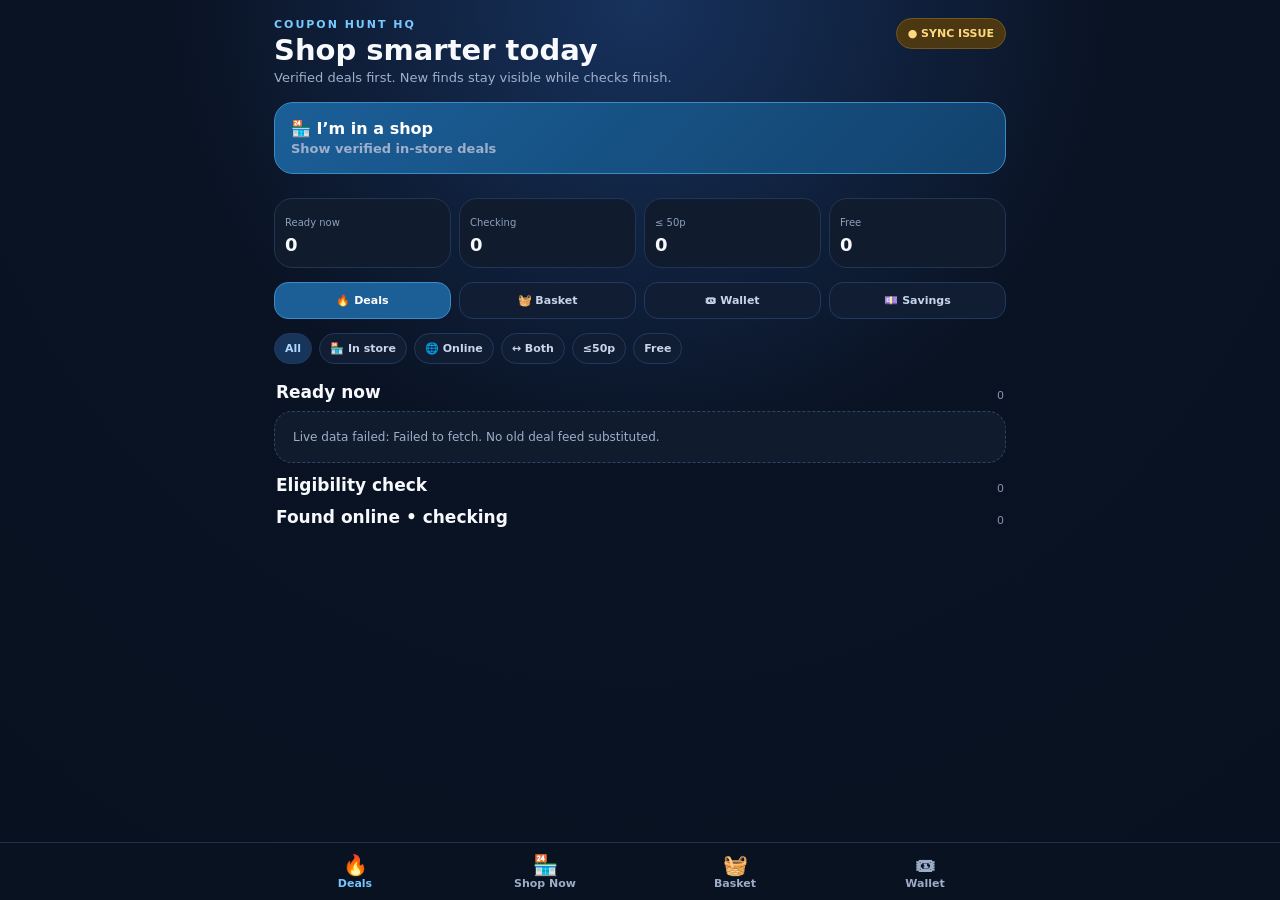
==== commit 2bfa5e8c: "Read full deal pool and show checking finds" ====
--- a/coupon-hunt-hq/index.html
+++ b/coupon-hunt-hq/index.html
@@ -1,71 +1 @@
-<!doctype html>
-<html lang="en">
-<head>
-<meta charset="utf-8">
-<meta name="viewport" content="width=device-width,initial-scale=1,viewport-fit=cover">
-<meta name="theme-color" content="#08111f">
-<link rel="manifest" href="manifest.webmanifest">
-<title>Coupon Hunt HQ</title>
-<style>
-:root{font-family:Inter,system-ui,-apple-system,Segoe UI,Roboto,sans-serif;background:#08111f;color:#f7f9fc}*{box-sizing:border-box}body{margin:0;min-height:100vh;background:radial-gradient(circle at top,#17325d 0,#0a1324 42%,#08111f 100%)}button,input{font:inherit}.app{max-width:760px;margin:auto;padding:18px 14px 105px}.top{display:flex;justify-content:space-between;gap:12px;align-items:flex-start}.eyebrow{font-size:11px;font-weight:900;letter-spacing:.18em;color:#79c8ff}.top h1{margin:5px 0;font-size:29px;line-height:1}.muted,.top p{color:#9fb0cc;font-size:13px;margin:0}.live{padding:8px 11px;border-radius:999px;background:#123d32;border:1px solid #25684f;color:#89f2c1;font-size:11px;font-weight:900;white-space:nowrap;cursor:pointer}.live.offline{background:#4b3812;border-color:#73571a;color:#ffd97e}.shopnow{width:100%;margin:17px 0 12px;border:1px solid #3b8bc7;background:linear-gradient(135deg,#1b5f98,#12426d);color:#fff;border-radius:19px;padding:16px;text-align:left;display:flex;justify-content:space-between;align-items:center;font-weight:900}.shopnow .arrow{font-size:28px}.score{display:grid;grid-template-columns:repeat(4,1fr);gap:8px;margin:12px 0 14px}.score>div,.card{background:#101b2d;border:1px solid #213655;border-radius:18px}.score>div{padding:12px 10px}.score small,.card small{color:#8da0be;font-size:10px}.score b{display:block;font-size:18px;margin-top:4px}.tabs{display:grid;grid-template-columns:repeat(4,1fr);gap:8px;margin:12px 0 14px}.tabs button,.filters button,.storebtn{border:1px solid #22395f;background:#101d33;color:#c9d5ea;font-weight:800}.tabs button{padding:11px 7px;border-radius:14px;font-size:11px}.tabs button.active{background:#1c5e96;color:#fff;border-color:#3b8bc7}.filters{display:flex;gap:7px;overflow:auto;padding:0 0 6px}.filters button{padding:8px 10px;border-radius:999px;font-size:11px;white-space:nowrap}.filters button.on{background:#17345a;color:#acd8ff}.panel{display:none}.panel.active{display:block}.sectionTitle{display:flex;justify-content:space-between;align-items:end;margin:12px 2px 8px}.sectionTitle h2{font-size:17px;margin:0}.sectionTitle span{font-size:11px;color:#8294b2}.card{padding:14px;margin:9px 0}.feature{background:linear-gradient(135deg,#132642,#152f52)}.passport{border-left:3px solid #3b8bc7}.row{display:grid;grid-template-columns:1fr auto;gap:10px;align-items:start}.card b{font-size:14px}.card strong{font-size:22px}.card p{color:#9eafca;font-size:12px;line-height:1.45;margin:5px 0}.chips{display:flex;flex-wrap:wrap;gap:6px;margin-top:9px}.pill{font-size:10px;background:#172944;color:#c8d7ee;padding:5px 7px;border-radius:999px}.good{background:#123d32;color:#89f2c1}.warn{background:#4b3812;color:#ffd97e}.bad{background:#442124;color:#ffb1b6}.hot{background:#543719;color:#ffd78a}.empty{background:#101b2d;border:1px dashed #2d4568;border-radius:18px;padding:18px;color:#9eafca;font-size:12px;margin:9px 0}.errorbox{background:#442124;border:1px solid #6c3035;color:#ffc3c7;border-radius:16px;padding:12px;font-size:12px;margin:12px 0}.action{border:0;background:#1c5e96;color:#fff;padding:9px 11px;border-radius:11px;font-weight:900;font-size:11px;margin:8px 6px 0 0}.action.secondary{background:#172944;color:#cfe3fa;border:1px solid #2b466d}.field{width:100%;background:#0d1728;border:1px solid #284160;color:#fff;padding:12px;border-radius:13px}.formrow{display:grid;grid-template-columns:1fr auto;gap:8px}.storegrid{display:grid;grid-template-columns:repeat(2,1fr);gap:8px}.storebtn{padding:13px;border-radius:14px}.mission{background:#0c1627;padding:10px;border-radius:12px}.bottom{position:fixed;bottom:0;left:0;right:0;background:#091321ef;backdrop-filter:blur(14px);border-top:1px solid #1e314f;padding:9px 10px calc(9px + env(safe-area-inset-bottom));display:flex;justify-content:center}.bottomin{max-width:760px;width:100%;display:grid;grid-template-columns:repeat(4,1fr)}.bottom button{background:transparent;border:0;color:#9cadc8;font-size:11px;font-weight:800}.bottom button span{display:block;font-size:20px}.bottom button.active{color:#73c6ff}footer{text-align:center;color:#60728f;font-size:10px;padding:18px 0}details summary{cursor:pointer}.savinghero{text-align:center}.savinghero strong{display:block;font-size:34px}@media(max-width:430px){.score{grid-template-columns:repeat(2,1fr)}.top h1{font-size:25px}}
-</style>
-</head>
-<body>
-<main class="app">
-<header class="top"><div><div class="eyebrow">COUPON HUNT HQ</div><h1>Shop smarter today</h1><p>Live, fully checked savings first. Incomplete offers stay backstage.</p></div><div id="live" class="live offline" role="button" tabindex="0" title="Tap to refresh">● CONNECTING</div></header>
-<button class="shopnow" id="shopNowBtn"><div>🏪 <b>I’m in a shop</b><div class="muted">Show me what is worth buying here</div></div><span class="arrow">›</span></button>
-<section class="score"><div><small>Potential saving</small><b id="saving">£0.00</b></div><div><small>≤ 50p</small><b id="under50">0</b></div><div><small>Expiring 7d</small><b id="expiring">0</b></div><div><small>Free</small><b id="free">0</b></div></section>
-<nav class="tabs"><button data-tab="deals" class="active">🔥 Best Deals</button><button data-tab="basket">🧺 My Basket</button><button data-tab="wallet">🎟 Wallet</button><button data-tab="savings">💷 My Savings</button></nav>
-<section id="deals" class="panel active"><div class="filters"><button data-filter="all" class="on">All ready</button><button data-filter="instore">🏪 In store</button><button data-filter="online">🌐 Online</button><button data-filter="both">↔ Both</button><button data-filter="under50">≤50p</button><button data-filter="free">Free</button></div><div class="sectionTitle"><h2>Best deals now</h2><span id="dealcount">Loading…</span></div><div id="deallist">Loading live deals…</div></section>
-<section id="shop" class="panel"><div class="sectionTitle"><h2>I’m in a shop</h2><span>pick a retailer</span></div><div id="storegrid" class="storegrid"></div><div id="shopresults"></div></section>
-<section id="basket" class="panel"><div class="sectionTitle"><h2>My Basket</h2><span>your shopping list</span></div><article class="card feature"><div class="formrow"><input id="basketInput" class="field" placeholder="e.g. cereal, washing liquid, cat food"><button id="basketAdd" class="action">Add</button></div><p>Add what you actually need. Matching live deals appear underneath.</p></article><div id="basketlist"></div><div id="basketmatches"></div></section>
-<section id="wallet" class="panel"><div class="sectionTitle"><h2>My Wallet</h2><span id="walletcount">0 saved</span></div><div id="walletlist"></div><div class="sectionTitle"><h2>Coupon Passports</h2><span id="passportcount">0 ready</span></div><div id="couponlist"></div></section>
-<section id="savings" class="panel"><div class="sectionTitle"><h2>My Savings</h2><span>actual purchases only</span></div><article class="card feature savinghero"><small>Actually saved</small><strong id="actualSaved">£0.00</strong><p id="savingSummary">Mark a deal bought when you really use it.</p></article><div id="purchaselist"></div></section>
-<section id="admin" class="panel"><div class="sectionTitle"><h2>Engine status</h2><span>backstage</span></div><div id="engine"></div></section>
-<footer><button class="action secondary" data-tab="admin">⚙ Engine status</button><br><br>Supabase live data • Vercel app • no cached deal feed</footer>
-</main>
-<nav class="bottom"><div class="bottomin"><button data-tab="deals" class="active"><span>🔥</span>Deals</button><button id="bottomShop"><span>🏪</span>Shop Now</button><button data-tab="basket"><span>🧺</span>Basket</button><button data-tab="wallet"><span>🎟</span>Wallet</button></div></nav>
-<script>
-const SB_URL='https://ziiivcuynidpmvosxvkj.supabase.co';
-const SB_KEY='sb_publishable_GeK1Fvfdhv6vQrcWjgeULQ_kc6lEY9U';
-const getLocal=(k,f)=>{try{return JSON.parse(localStorage.getItem(k)||JSON.stringify(f))}catch{return f}};
-let state={deals:[],lookup:[],passports:[],status:{},filter:'all',basket:getLocal('ch-basket',[]),wallet:getLocal('ch-wallet',[]),purchases:getLocal('ch-purchases',[]),loading:false,lastRefresh:null,errors:[]};
-const $=q=>document.querySelector(q),$$=q=>[...document.querySelectorAll(q)];
-const esc=s=>String(s??'').replace(/[&<>"']/g,c=>({'&':'&amp;','<':'&lt;','>':'&gt;','"':'&quot;',"'":'&#39;'}[c]));
-const money=v=>v==null?'—':new Intl.NumberFormat('en-GB',{style:'currency',currency:'GBP'}).format(Number(v));
-const shortDate=v=>v?new Intl.DateTimeFormat('en-GB',{day:'numeric',month:'short'}).format(new Date(v)):'No date';
-async function sb(table,query=''){const r=await fetch(`${SB_URL}/rest/v1/${table}?${query}`,{headers:{apikey:SB_KEY},cache:'no-store'});if(!r.ok)throw new Error(`${table} HTTP ${r.status}`);return r.json()}
-function modeLabel(d){const m=String(d.shopping_mode||d.channel||'unknown').toLowerCase();return m==='in_store'?'🏪 In store':m==='online'?'🌐 Online':['both','in_store_and_online'].includes(m)?'↔ In store + online':'❓ Route checking'}
-function savingFor(d){if(d.shelf_price!=null&&d.final_price!=null)return Math.max(0,Number(d.shelf_price)-Number(d.final_price));if(d.promo_price!=null&&d.final_price!=null)return Math.max(0,Number(d.promo_price)-Number(d.final_price));return Math.max(0,Number(d.coupon_value||0)+Number(d.cashback_value||0))}
-function ageGate(x){const t=String(x?.eligibility||'').toLowerCase();return /(^|\D)(16|18|21)\s*\+|under\s*18|age[- ]?restricted|adult\s*only|guardian\s*consent|parental\s*consent/.test(t)}
-function restricted(x){const t=`${x?.category||''} ${x?.brand||''} ${x?.product||''}`.toLowerCase();return /\b(alcohol|beer|lager|wine|spirits?|vodka|whisky|whiskey|gin|rum|cigarettes?|tobacco|nicotine|vapes?|e-cig|gambling|betting|casino|lottery|cbd|thc|cannabis|weapon|firearm|ammunition)\b/.test(t)}
-function safeReady(d){return !!d&&d.shopper_ready===true&&d.app_visible===true&&!ageGate(d)&&!restricted(d)}
-function countdown(v){if(!v)return'No fixed expiry';const ms=new Date(v)-Date.now();if(ms<=0)return'Expired';const d=Math.floor(ms/864e5),h=Math.floor(ms%864e5/36e5),m=Math.floor(ms%36e5/6e4);return d?`${d}d ${h}h left`:h?`${h}h ${m}m left`:`${Math.max(0,m)}m left`}
-function liveState(text,ok=true,title='Tap to refresh'){const el=$('#live');el.textContent=`● ${text}`;el.classList.toggle('offline',!ok);el.title=title}
-function dealCard(d,steps=false){const save=savingFor(d),saved=state.wallet.some(x=>x.id===d.id),checked=d.terms_checked_at||d.last_verified;return `<article class="card passport"><div class="row"><div><b>${d.brand?esc(d.brand)+' • ':''}${esc(d.product||'Deal')}</b><p>${esc(d.retailer||'Retailer')}</p></div><strong>${money(d.final_price)}</strong></div><div class="chips"><span class="pill good">✅ Ready</span><span class="pill">${modeLabel(d)}</span>${Number(d.final_price)===0?'<span class="pill hot">🔥 FREE</span>':''}${save>0?`<span class="pill good">Save ${money(save)}</span>`:''}</div><small>${checked?`Terms checked ${shortDate(checked)} • `:''}${d.purchase_expiry?`${countdown(d.purchase_expiry)} • buy by ${shortDate(d.purchase_expiry)}`:'No fixed purchase deadline'}${d.claim_deadline?` • claim by ${shortDate(d.claim_deadline)}`:''}</small>${steps&&d.redemption_summary?`<p class="mission">${esc(d.redemption_summary)}</p>`:''}<button class="action" onclick="showDeal('${esc(d.id)}')">Show me how</button><button class="action secondary" onclick="markBought('${esc(d.id)}')">I bought it</button><button class="action secondary" onclick="toggleWallet('${esc(d.id)}')">${saved?'✓ Saved':'🎟 Save'}</button>${d.source_url?`<p><a href="${esc(d.source_url)}" target="_blank" rel="noopener">Official source →</a></p>`:''}</article>`}
-function renderDeals(){const ready=state.deals.filter(safeReady),now=Date.now();$('#saving').textContent=money(ready.reduce((n,d)=>n+savingFor(d),0));$('#under50').textContent=ready.filter(d=>d.final_price!=null&&Number(d.final_price)<=.5).length;$('#free').textContent=ready.filter(d=>Number(d.final_price)===0).length;$('#expiring').textContent=ready.filter(d=>d.purchase_expiry&&new Date(d.purchase_expiry)>now&&new Date(d.purchase_expiry)-now<7*864e5).length;const v=ready.filter(d=>state.filter==='all'||state.filter==='instore'&&['in_store','both','in_store_and_online'].includes(d.shopping_mode)||state.filter==='online'&&['online','both','in_store_and_online'].includes(d.shopping_mode)||state.filter==='both'&&['both','in_store_and_online'].includes(d.shopping_mode)||state.filter==='under50'&&d.final_price!=null&&Number(d.final_price)<=.5||state.filter==='free'&&Number(d.final_price)===0);$('#dealcount').textContent=`${v.length} ready`;$('#deallist').innerHTML=v.length?v.map(d=>dealCard(d)).join(''):'<div class="empty">No fully checked deals match this view right now. Incomplete offers remain backstage.</div>'}
-function showDeal(id){const d=state.deals.find(x=>x.id===id);if(!d)return;$('#deallist').innerHTML=dealCard(d,true)+'<button class="action secondary" onclick="renderDeals()">← Back</button>';openTab('deals')}
-function renderStores(){const stores=[...new Set(state.deals.filter(d=>safeReady(d)&&['in_store','both','in_store_and_online'].includes(d.shopping_mode)&&d.retailer).flatMap(d=>String(d.retailer).split(/;|,/).map(x=>x.trim())).filter(Boolean))];$('#storegrid').innerHTML=stores.length?stores.map(x=>`<button class="storebtn" onclick="showStore('${esc(x)}')">${esc(x)}</button>`).join(''):'<div class="empty">No fully checked in-store deals right now.</div>'}
-function showStore(store){const ds=state.deals.filter(d=>safeReady(d)&&['in_store','both','in_store_and_online'].includes(d.shopping_mode)&&String(d.retailer||'').toLowerCase().includes(store.toLowerCase()));$('#shopresults').innerHTML=`<div class="sectionTitle"><h2>${esc(store)}</h2><span>${ds.length} ready</span></div>`+(ds.length?ds.map(d=>dealCard(d,true)).join(''):'<div class="empty">Nothing fully verified here yet.</div>')}
-function openShop(){openTab('shop');renderStores()}
-function toggleWallet(id){const i=state.wallet.findIndex(x=>x.id===id);if(i>=0)state.wallet.splice(i,1);else{const d=state.lookup.find(x=>x.id===id)||state.deals.find(x=>x.id===id);if(!d)return;state.wallet.push({id:d.id,brand:d.brand,product:d.product,retailer:d.retailer,final_price:d.final_price,purchase_expiry:d.purchase_expiry,claim_deadline:d.claim_deadline,shopping_mode:d.shopping_mode,source_url:d.source_url,savedAt:new Date().toISOString()})}localStorage.setItem('ch-wallet',JSON.stringify(state.wallet));renderWallet();renderDeals()}
-function renderWallet(){const map=new Map(state.lookup.map(d=>[d.id,d]));$('#walletcount').textContent=`${state.wallet.length} saved`;$('#walletlist').innerHTML=state.wallet.length?state.wallet.map(w=>{const live=map.get(w.id),d=live||w,expired=d.purchase_expiry&&new Date(d.purchase_expiry)<=new Date(),notReady=live&&!safeReady(live);const badge=expired?'⌛ Expired':notReady?'⚠ No longer ready':live?'● Live + saved':'🎟 Saved snapshot';return `<article class="card passport"><div class="row"><div><b>${d.brand?esc(d.brand)+' • ':''}${esc(d.product||'Saved deal')}</b><p>${esc(d.retailer||'Retailer')}</p></div><strong>${money(d.final_price)}</strong></div><div class="chips"><span class="pill ${expired?'bad':notReady||!live?'warn':'good'}">${badge}</span><span class="pill">${modeLabel(d)}</span></div><small>${d.purchase_expiry?`Purchase ${countdown(d.purchase_expiry)} • ${shortDate(d.purchase_expiry)}`:'No fixed purchase expiry'}${d.claim_deadline?` • claim ${countdown(d.claim_deadline)}`:''}</small>${!live?'<p class="muted">Saved snapshot only. Live status is unavailable, so this is not being presented as a current deal.</p>':notReady?'<p class="muted">This offer has left the shopper-ready feed. Recheck the official source before relying on it.</p>':''}<button class="action secondary" onclick="toggleWallet('${esc(w.id)}')">Remove</button></article>`}).join(''):'<div class="empty">Your Wallet is empty. Save a live deal to keep its expiry countdown here.</div>'}
-function renderCoupons(){const map=new Map(state.lookup.map(d=>[d.id,d])),all=state.passports.map(p=>({...p,deal:map.get(p.deal_id)})).filter(p=>!restricted(p.deal));const eligible=all.filter(p=>!ageGate(p)&&!ageGate(p.deal)),ready=eligible.filter(p=>p.passport_status==='ready'&&safeReady(p.deal)),checking=all.filter(p=>!ready.includes(p));$('#passportcount').textContent=`${ready.length} ready • ${checking.length} checking`;const card=(p,ok)=>{const d=p.deal||{},age=ageGate(p)||ageGate(d);return `<article class="card passport"><div class="row"><div><b>${esc([d.brand,d.product].filter(Boolean).join(' • ')||p.deal_id||'Coupon')}</b><p>${esc(p.exact_size_variant||p.benefit_type||'Offer')}</p></div><span class="pill ${ok?'good':'warn'}">${ok?'✅ Ready':age?'⚠ Eligibility check':'🔎 Still checking'}</span></div><div class="chips"><span class="pill">${modeLabel({shopping_mode:d.shopping_mode||p.channel})}</span>${p.participating_retailers?`<span class="pill">🏬 ${esc(p.participating_retailers)}</span>`:''}${p.receipt_required?'<span class="pill">🧾 Receipt</span>':''}${p.app_required?'<span class="pill">📱 App</span>':''}</div><small>${p.purchase_expiry?`Buy ${countdown(p.purchase_expiry)} • ${shortDate(p.purchase_expiry)}`:'Purchase deadline checking'}${p.claim_deadline?` • claim ${countdown(p.claim_deadline)}`:''}</small>${age?'<p class="mission">This offer has an age or guardian-consent condition. Check official eligibility before using it.</p>':p.redemption_steps?`<p class="mission">${esc(p.redemption_steps)}</p>`:''}</article>`};$('#couponlist').innerHTML=(ready.length?ready.map(p=>card(p,true)).join(''):'<div class="empty">No Coupon Passports pass both the passport and linked-deal checks yet.</div>')+(checking.length?`<details class="card"><summary><b>Still checking (${checking.length})</b></summary>${checking.map(p=>card(p,false)).join('')}</details>`:'')}
-function addBasket(){const el=$('#basketInput'),q=el.value.trim();if(!q)return;state.basket.push({id:Date.now(),q});localStorage.setItem('ch-basket',JSON.stringify(state.basket));el.value='';renderBasket()}
-function removeBasket(id){state.basket=state.basket.filter(x=>x.id!==id);localStorage.setItem('ch-basket',JSON.stringify(state.basket));renderBasket()}
-function renderBasket(){const ready=state.deals.filter(safeReady);$('#basketlist').innerHTML=state.basket.length?state.basket.map(x=>`<article class="card"><div class="row"><b>${esc(x.q)}</b><button class="action secondary" onclick="removeBasket(${x.id})">Remove</button></div></article>`).join(''):'<div class="empty">Your basket is empty.</div>';$('#basketmatches').innerHTML=state.basket.map(item=>{const terms=item.q.toLowerCase().split(/\s+/);const found=ready.filter(d=>terms.some(t=>`${d.brand||''} ${d.product||''} ${d.category||''}`.toLowerCase().includes(t))).slice(0,3);return found.length?`<div class="sectionTitle"><h2>Matches for ${esc(item.q)}</h2><span>${found.length}</span></div>${found.map(d=>dealCard(d)).join('')}`:''}).join('')}
-function markBought(id){const d=state.deals.find(x=>x.id===id);if(!d||state.purchases.some(x=>x.deal_id===id))return;state.purchases.push({deal_id:id,product:d.product,retailer:d.retailer,paid:Number(d.final_price||0),saved:savingFor(d),at:new Date().toISOString()});localStorage.setItem('ch-purchases',JSON.stringify(state.purchases));renderSavings();openTab('savings')}
-function undoBought(id){state.purchases=state.purchases.filter(x=>x.deal_id!==id);localStorage.setItem('ch-purchases',JSON.stringify(state.purchases));renderSavings()}
-function renderSavings(){const total=state.purchases.reduce((n,x)=>n+Number(x.saved||0),0);$('#actualSaved').textContent=money(total);$('#savingSummary').textContent=state.purchases.length?`${state.purchases.length} purchases logged`:'Mark a deal bought when you really use it.';$('#purchaselist').innerHTML=state.purchases.map(x=>`<article class="card"><div class="row"><div><b>${esc(x.product)}</b><p>${esc(x.retailer||'')}</p></div><strong>+${money(x.saved)}</strong></div><button class="action secondary" onclick="undoBought('${esc(x.deal_id)}')">Undo</button></article>`).join('')}
-function renderEngine(){const s=state.status||{},when=state.lastRefresh?new Date(state.lastRefresh).toLocaleTimeString('en-GB',{hour:'2-digit',minute:'2-digit'}):'not yet';$('#engine').innerHTML=`<article class="card"><b>Live data</b><p>Last successful core refresh: ${esc(when)}.${state.errors.length?` Optional feed issues: ${esc(state.errors.join(' • '))}`:' All supporting feeds loaded.'}</p></article><article class="card"><b>Deal quality</b><p>${Number(s.shopper_ready_deals??state.deals.length)} database-ready • ${Number(s.backstage_deals||0)} backstage.</p></article><article class="card"><b>Coupon Passports</b><p>${Number(s.ready_passports||0)} database-ready • ${Number(s.checking_passports||0)} checking.</p></article><article class="card"><b>Verified stacks</b><p>${Number(s.verified_stacks||0)} strict verified stacks.</p></article>`}
-function render(){renderDeals();renderStores();renderBasket();renderWallet();renderCoupons();renderSavings();renderEngine()}
-async function load(manual=false){if(state.loading)return;state.loading=true;if(manual)liveState('REFRESHING',false,'Refreshing live Supabase data…');try{const deals=await sb('deals','select=*&shopper_ready=eq.true&app_visible=eq.true&order=priority_score.desc,final_price.asc.nullslast,purchase_expiry.asc');const [lr,pr,sr]=await Promise.allSettled([sb('deals','select=id,brand,product,category,retailer,shopping_mode,channel,eligibility,status,shopper_ready,app_visible,final_price,purchase_expiry,claim_deadline,source_url,terms_url,last_verified,terms_checked_at'),sb('coupon_passports','select=*&passport_status=neq.excluded_age&order=purchase_expiry.asc.nullslast'),sb('coupon_hunt_public_status','select=*')]);const errors=[];if(lr.status==='rejected')errors.push(lr.reason?.message||'deal details failed');if(pr.status==='rejected')errors.push(pr.reason?.message||'passports failed');if(sr.status==='rejected')errors.push(sr.reason?.message||'status failed');state.deals=deals.filter(d=>!restricted(d));state.lookup=(lr.status==='fulfilled'?lr.value:deals).filter(d=>!restricted(d));state.passports=pr.status==='fulfilled'?pr.value:[];state.status=sr.status==='fulfilled'?(sr.value[0]||{}):{};state.errors=errors;state.lastRefresh=new Date().toISOString();render();errors.length?liveState('PARTIAL',false,'Core deals are live; some supporting data failed'):liveState('LIVE',true,'Live Supabase data • '+new Date().toLocaleTimeString('en-GB'))}catch(e){state.deals=[];state.lookup=[];state.passports=[];state.status={};state.errors=[e.message];render();liveState('SYNC ISSUE',false,`Live deal request failed: ${e.message}`);$('#deallist').innerHTML=`<div class="errorbox"><b>Live deal service unavailable right now.</b><br>No cached prices or old deal list has been substituted.<br><small>${esc(e.message)}</small></div><button class="action" onclick="load(true)">Retry live sync</button>`}finally{state.loading=false}}
-function openTab(id){$$('.panel').forEach(x=>x.classList.toggle('active',x.id===id));$$('[data-tab]').forEach(x=>x.classList.toggle('active',x.dataset.tab===id));scrollTo({top:0,behavior:'smooth'})}
-$$('[data-tab]').forEach(b=>b.addEventListener('click',()=>openTab(b.dataset.tab)));
-$$('[data-filter]').forEach(b=>b.addEventListener('click',()=>{state.filter=b.dataset.filter;$$('[data-filter]').forEach(x=>x.classList.toggle('on',x===b));renderDeals()}));
-$('#shopNowBtn').addEventListener('click',openShop);$('#bottomShop').addEventListener('click',openShop);$('#basketAdd').addEventListener('click',addBasket);$('#basketInput').addEventListener('keydown',e=>{if(e.key==='Enter')addBasket()});$('#live').addEventListener('click',()=>load(true));$('#live').addEventListener('keydown',e=>{if(e.key==='Enter'||e.key===' '){e.preventDefault();load(true)}});
-if('serviceWorker'in navigator)navigator.serviceWorker.register('sw.js?v=9').catch(()=>{});
-load();setInterval(load,5*60*1000);setInterval(()=>{renderWallet();if(state.deals.length)renderDeals()},60*1000);document.addEventListener('visibilitychange',()=>{if(!document.hidden)load()});window.addEventListener('online',()=>load(true));
-</script>
-</body>
-</html>
+<!doctype html><html lang="en"><head><meta charset="utf-8"><meta name="viewport" content="width=device-width,initial-scale=1,viewport-fit=cover"><meta name="theme-color" content="#08111f"><link rel="manifest" href="manifest.webmanifest"><title>Coupon Hunt HQ</title><style>:root{font-family:Inter,system-ui,-apple-system,Segoe UI,Roboto,sans-serif;background:#08111f;color:#f7f9fc}*{box-sizing:border-box}body{margin:0;min-height:100vh;background:radial-gradient(circle at top,#17325d 0,#0a1324 42%,#08111f 100%)}button,input{font:inherit}.app{max-width:760px;margin:auto;padding:18px 14px 105px}.top{display:flex;justify-content:space-between;gap:12px;align-items:flex-start}.eyebrow{font-size:11px;font-weight:900;letter-spacing:.18em;color:#79c8ff}.top h1{margin:5px 0;font-size:29px;line-height:1}.muted,.top p{color:#9fb0cc;font-size:13px;margin:0}.live{padding:8px 11px;border-radius:999px;background:#123d32;border:1px solid #25684f;color:#89f2c1;font-size:11px;font-weight:900;white-space:nowrap}.live.offline{background:#4b3812;border-color:#73571a;color:#ffd97e}.hero{width:100%;margin:17px 0 12px;border:1px solid #3b8bc7;background:linear-gradient(135deg,#1b5f98,#12426d);color:#fff;border-radius:19px;padding:16px;text-align:left;font-weight:900}.score{display:grid;grid-template-columns:repeat(4,1fr);gap:8px;margin:12px 0 14px}.score>div,.card{background:#101b2d;border:1px solid #213655;border-radius:18px}.score>div{padding:12px 10px}.score small,.card small{color:#8da0be;font-size:10px}.score b{display:block;font-size:18px;margin-top:4px}.tabs{display:grid;grid-template-columns:repeat(4,1fr);gap:8px;margin:12px 0 14px}.tabs button,.filters button{border:1px solid #22395f;background:#101d33;color:#c9d5ea;font-weight:800}.tabs button{padding:11px 7px;border-radius:14px;font-size:11px}.tabs button.active{background:#1c5e96;color:#fff;border-color:#3b8bc7}.filters{display:flex;gap:7px;overflow:auto;padding:0 0 6px}.filters button{padding:8px 10px;border-radius:999px;font-size:11px;white-space:nowrap}.filters button.on{background:#17345a;color:#acd8ff}.panel{display:none}.panel.active{display:block}.sectionTitle{display:flex;justify-content:space-between;align-items:end;margin:12px 2px 8px}.sectionTitle h2{font-size:17px;margin:0}.sectionTitle span{font-size:11px;color:#8294b2}.card{padding:14px;margin:9px 0}.row{display:grid;grid-template-columns:1fr auto;gap:10px}.card b{font-size:14px}.card strong{font-size:22px}.card p{color:#9eafca;font-size:12px;line-height:1.45;margin:5px 0}.chips{display:flex;flex-wrap:wrap;gap:6px;margin-top:9px}.pill{font-size:10px;background:#172944;color:#c8d7ee;padding:5px 7px;border-radius:999px}.good{background:#123d32;color:#89f2c1}.warn{background:#4b3812;color:#ffd97e}.bad{background:#442124;color:#ffb1b6}.hot{background:#543719;color:#ffd78a}.empty{background:#101b2d;border:1px dashed #2d4568;border-radius:18px;padding:18px;color:#9eafca;font-size:12px;margin:9px 0}.action{border:0;background:#1c5e96;color:#fff;padding:9px 11px;border-radius:11px;font-weight:900;font-size:11px;margin:8px 6px 0 0}.secondary{background:#172944!important;color:#cfe3fa!important;border:1px solid #2b466d!important}.field{width:100%;background:#0d1728;border:1px solid #284160;color:#fff;padding:12px;border-radius:13px}.formrow{display:grid;grid-template-columns:1fr auto;gap:8px}.bottom{position:fixed;bottom:0;left:0;right:0;background:#091321ef;border-top:1px solid #1e314f;padding:9px 10px calc(9px + env(safe-area-inset-bottom));display:flex;justify-content:center}.bottomin{max-width:760px;width:100%;display:grid;grid-template-columns:repeat(4,1fr)}.bottom button{background:transparent;border:0;color:#9cadc8;font-size:11px;font-weight:800}.bottom button span{display:block;font-size:20px}.bottom button.active{color:#73c6ff}a{color:#79c8ff}@media(max-width:430px){.score{grid-template-columns:repeat(2,1fr)}.top h1{font-size:25px}}</style></head><body><main class="app"><header class="top"><div><div class="eyebrow">COUPON HUNT HQ</div><h1>Shop smarter today</h1><p>Verified deals first. New finds stay visible while checks finish.</p></div><div id="live" class="live offline">● CONNECTING</div></header><button class="hero" id="shopNow">🏪 I’m in a shop<br><span class="muted">Show verified in-store deals</span></button><section class="score"><div><small>Ready now</small><b id="readyN">0</b></div><div><small>Checking</small><b id="checkingN">0</b></div><div><small>≤ 50p</small><b id="cheapN">0</b></div><div><small>Free</small><b id="freeN">0</b></div></section><nav class="tabs"><button data-tab="deals" class="active">🔥 Deals</button><button data-tab="basket">🧺 Basket</button><button data-tab="wallet">🎟 Wallet</button><button data-tab="savings">💷 Savings</button></nav><section id="deals" class="panel active"><div class="filters"><button data-filter="all" class="on">All</button><button data-filter="instore">🏪 In store</button><button data-filter="online">🌐 Online</button><button data-filter="both">↔ Both</button><button data-filter="cheap">≤50p</button><button data-filter="free">Free</button></div><div class="sectionTitle"><h2>Ready now</h2><span id="readyCount">0</span></div><div id="readyList"></div><div class="sectionTitle"><h2>Eligibility check</h2><span id="eligCount">0</span></div><div id="eligList"></div><div class="sectionTitle"><h2>Found online • checking</h2><span id="checkingCount">0</span></div><div id="checkingList"></div></section><section id="basket" class="panel"><div class="sectionTitle"><h2>My Basket</h2><span>matches ready deals</span></div><div class="formrow"><input id="basketInput" class="field" placeholder="e.g. cereal, washing liquid"><button id="basketAdd" class="action">Add</button></div><div id="basketList"></div><div id="basketMatches"></div></section><section id="wallet" class="panel"><div class="sectionTitle"><h2>My Wallet</h2><span id="walletCount">0 saved</span></div><div id="walletList"></div><div class="sectionTitle"><h2>Coupon Passports</h2><span id="passportCount">0</span></div><div id="passportList"></div></section><section id="savings" class="panel"><div class="sectionTitle"><h2>My Savings</h2><span>logged purchases</span></div><div class="card"><strong id="savedTotal">£0.00</strong><p id="savedSummary">Nothing logged yet.</p></div><div id="purchaseList"></div></section></main><nav class="bottom"><div class="bottomin"><button data-tab="deals" class="active"><span>🔥</span>Deals</button><button id="bottomShop"><span>🏪</span>Shop Now</button><button data-tab="basket"><span>🧺</span>Basket</button><button data-tab="wallet"><span>🎟</span>Wallet</button></div></nav><script>const U='https://ziiivcuynidpmvosxvkj.supabase.co',K='sb_publishable_GeK1Fvfdhv6vQrcWjgeULQ_kc6lEY9U',$=q=>document.querySelector(q),$$=q=>[...document.querySelectorAll(q)],local=(k,f)=>{try{return JSON.parse(localStorage.getItem(k)||JSON.stringify(f))}catch{return f}},money=v=>v==null?'—':new Intl.NumberFormat('en-GB',{style:'currency',currency:'GBP'}).format(Number(v)),esc=s=>String(s??'').replace(/[&<>"']/g,c=>({'&':'&amp;','<':'&lt;','>':'&gt;','"':'&quot;',"'":'&#39;'}[c]));let S={deals:[],passports:[],filter:'all',basket:local('ch-basket',[]),wallet:local('ch-wallet',[]),purchases:local('ch-purchases',[])};async function sb(t,q=''){const r=await fetch(`${U}/rest/v1/${t}?${q}`,{headers:{apikey:K},cache:'no-store'});if(!r.ok)throw Error(`${t} HTTP ${r.status}`);return r.json()}function restricted(d){return /\b(alcohol|beer|lager|wine|spirits?|vodka|whisky|gin|rum|cigarettes?|tobacco|nicotine|vapes?|gambling|casino|lottery|cbd|thc|cannabis|weapon|firearm|ammunition)\b/i.test(`${d?.category||''} ${d?.brand||''} ${d?.product||''}`)}function age(d){return /(^|\D)(16|18|21)\s*\+|under\s*18|adult\s*only|guardian\s*consent|parental\s*consent/i.test(String(d?.eligibility||''))}function mode(d){const m=String(d.shopping_mode||d.channel||'unknown').toLowerCase();return m==='in_store'?'🏪 In store':m==='online'?'🌐 Online':['both','in_store_and_online'].includes(m)?'↔ Both':'❓ Route checking'}function ready(d){return d.shopper_ready===true&&d.app_visible===true&&!restricted(d)&&!age(d)}function live(d){return !restricted(d)&&!['expired','duplicate'].includes(String(d.status||'').toLowerCase())&&(!d.purchase_expiry||new Date(d.purchase_expiry)>new Date())}function count(v){if(!v)return'No fixed expiry';const ms=new Date(v)-Date.now();if(ms<=0)return'Expired';const d=Math.floor(ms/864e5),h=Math.floor(ms%864e5/36e5);return d?`${d}d ${h}h left`:`${h}h left`}function card(d,kind='ready'){const saved=S.wallet.some(x=>x.id===d.id),issues=Array.isArray(d.quality_issues)?d.quality_issues:[],badge=kind==='ready'?'✅ Ready':kind==='elig'?'⚠ Eligibility check':'🔎 Checking';return `<article class="card"><div class="row"><div><b>${d.brand?esc(d.brand)+' • ':''}${esc(d.product||'Offer')}</b><p>${esc(d.retailer||'Retailer checking')}</p></div><strong>${money(d.final_price)}</strong></div><div class="chips"><span class="pill ${kind==='ready'?'good':'warn'}">${badge}</span><span class="pill">${mode(d)}</span>${Number(d.final_price)===0?'<span class="pill hot">FREE</span>':''}</div>${kind==='checking'&&issues.length?`<p>Still needs: ${esc(issues.slice(0,3).join(', ').replaceAll('_',' '))}</p>`:''}${kind==='elig'?'<p>Check the official age/account/guardian rules before using this offer.</p>':''}<small>${d.purchase_expiry?count(d.purchase_expiry):'No confirmed expiry yet'}</small>${kind==='ready'?`<br><button class="action" onclick="buy('${esc(d.id)}')">I bought it</button><button class="action secondary" onclick="wallet('${esc(d.id)}')">${saved?'✓ Saved':'🎟 Save'}</button>`:''}${d.source_url?`<p><a href="${esc(d.source_url)}" target="_blank" rel="noopener">Source →</a></p>`:''}</article>`}function filtered(a){return a.filter(d=>S.filter==='all'||S.filter==='instore'&&['in_store','both','in_store_and_online'].includes(d.shopping_mode)||S.filter==='online'&&['online','both','in_store_and_online'].includes(d.shopping_mode)||S.filter==='both'&&['both','in_store_and_online'].includes(d.shopping_mode)||S.filter==='cheap'&&d.final_price!=null&&Number(d.final_price)<=.5||S.filter==='free'&&Number(d.final_price)===0)}function renderDeals(){const pool=S.deals.filter(live),r=pool.filter(ready),e=pool.filter(d=>d.shopper_ready===true&&d.app_visible===true&&age(d)&&!restricted(d)),c=pool.filter(d=>!r.includes(d)&&!e.includes(d)&&!age(d)).slice(0,50),rv=filtered(r);$('#readyN').textContent=r.length;$('#checkingN').textContent=c.length;$('#cheapN').textContent=r.filter(d=>Number(d.final_price)<=.5).length;$('#freeN').textContent=r.filter(d=>Number(d.final_price)===0).length;$('#readyCount').textContent=`${rv.length} shown`;$('#readyList').innerHTML=rv.length?rv.map(d=>card(d)).join(''):'<div class="empty">No fully verified offers match this filter.</div>';$('#eligCount').textContent=e.length;$('#eligList').innerHTML=e.length?e.map(d=>card(d,'elig')).join(''):'<div class="empty">No eligibility-check offers right now.</div>';$('#checkingCount').textContent=`${c.length} shown`;$('#checkingList').innerHTML=c.length?c.map(d=>card(d,'checking')).join(''):'<div class="empty">No current finds waiting on checks.</div>'}function wallet(id){const i=S.wallet.findIndex(x=>x.id===id);if(i>=0)S.wallet.splice(i,1);else{const d=S.deals.find(x=>x.id===id);if(d)S.wallet.push({id:d.id,brand:d.brand,product:d.product,retailer:d.retailer,final_price:d.final_price,purchase_expiry:d.purchase_expiry,source_url:d.source_url})}localStorage.setItem('ch-wallet',JSON.stringify(S.wallet));render()}function renderWallet(){const map=new Map(S.deals.map(d=>[d.id,d]));$('#walletCount').textContent=`${S.wallet.length} saved`;$('#walletList').innerHTML=S.wallet.length?S.wallet.map(w=>{const d=map.get(w.id)||w;return `<article class="card"><div class="row"><div><b>${esc(d.brand||'')} ${esc(d.product||'Saved deal')}</b><p>${esc(d.retailer||'')}</p></div><strong>${money(d.final_price)}</strong></div><small>${d.purchase_expiry?count(d.purchase_expiry):'No fixed expiry'}</small><br><button class="action secondary" onclick="wallet('${esc(w.id)}')">Remove</button></article>`}).join(''):'<div class="empty">Wallet empty.</div>';$('#passportCount').textContent=S.passports.length;$('#passportList').innerHTML=S.passports.length?S.passports.slice(0,30).map(p=>`<article class="card"><b>${esc(p.deal_id||'Coupon')}</b><p>${esc(p.exact_size_variant||p.benefit_type||'Offer')}</p><span class="pill ${p.passport_status==='ready'?'good':'warn'}">${esc(p.passport_status||'checking')}</span></article>`).join(''):'<div class="empty">No passports loaded.</div>'}function addBasket(){const q=$('#basketInput').value.trim();if(!q)return;S.basket.push({id:Date.now(),q});localStorage.setItem('ch-basket',JSON.stringify(S.basket));$('#basketInput').value='';renderBasket()}function renderBasket(){const r=S.deals.filter(ready);$('#basketList').innerHTML=S.basket.map(x=>`<article class="card"><b>${esc(x.q)}</b><button class="action secondary" onclick="S.basket=S.basket.filter(y=>y.id!==${x.id});localStorage.setItem('ch-basket',JSON.stringify(S.basket));renderBasket()">Remove</button></article>`).join('')||'<div class="empty">Basket empty.</div>';$('#basketMatches').innerHTML=S.basket.map(x=>{const q=x.q.toLowerCase();const m=r.filter(d=>`${d.brand||''} ${d.product||''} ${d.category||''}`.toLowerCase().includes(q)).slice(0,3);return m.length?`<div class="sectionTitle"><h2>${esc(x.q)}</h2><span>${m.length} matches</span></div>${m.map(d=>card(d)).join('')}`:''}).join('')}function buy(id){const d=S.deals.find(x=>x.id===id);if(!d||S.purchases.some(x=>x.id===id))return;S.purchases.push({id,product:d.product,retailer:d.retailer,saved:Math.max(0,Number(d.shelf_price||d.promo_price||d.final_price||0)-Number(d.final_price||0))});localStorage.setItem('ch-purchases',JSON.stringify(S.purchases));openTab('savings');renderSavings()}function renderSavings(){const t=S.purchases.reduce((n,x)=>n+Number(x.saved||0),0);$('#savedTotal').textContent=money(t);$('#savedSummary').textContent=`${S.purchases.length} purchases logged`;$('#purchaseList').innerHTML=S.purchases.map(x=>`<article class="card"><b>${esc(x.product||'Purchase')}</b><p>${esc(x.retailer||'')}</p><strong>+${money(x.saved)}</strong></article>`).join('')}function render(){renderDeals();renderWallet();renderBasket();renderSavings()}function openTab(id){$$('.panel').forEach(x=>x.classList.toggle('active',x.id===id));$$('[data-tab]').forEach(x=>x.classList.toggle('active',x.dataset.tab===id));scrollTo({top:0,behavior:'smooth'})}async function load(){try{$('#live').textContent='● REFRESHING';const [d,p]=await Promise.all([sb('deals','select=*&order=priority_score.desc.nullslast,purchase_expiry.asc.nullslast'),sb('coupon_passports','select=*&passport_status=neq.excluded_age&order=purchase_expiry.asc.nullslast')]);S.deals=d;S.passports=p;render();$('#live').textContent='● LIVE';$('#live').classList.remove('offline')}catch(e){$('#live').textContent='● SYNC ISSUE';$('#live').classList.add('offline');$('#readyList').innerHTML=`<div class="empty">Live data failed: ${esc(e.message)}. No old deal feed substituted.</div>`}}$$('[data-tab]').forEach(b=>b.onclick=()=>openTab(b.dataset.tab));$$('[data-filter]').forEach(b=>b.onclick=()=>{S.filter=b.dataset.filter;$$('[data-filter]').forEach(x=>x.classList.toggle('on',x===b));renderDeals()});$('#basketAdd').onclick=addBasket;$('#basketInput').onkeydown=e=>{if(e.key==='Enter')addBasket()};$('#live').onclick=load;function shop(){openTab('deals');S.filter='instore';$$('[data-filter]').forEach(x=>x.classList.toggle('on',x.dataset.filter==='instore'));renderDeals()}$('#shopNow').onclick=shop;$('#bottomShop').onclick=shop;if('serviceWorker'in navigator)navigator.serviceWorker.register('sw.js?v=9').catch(()=>{});load();setInterval(load,300000);document.addEventListener('visibilitychange',()=>{if(!document.hidden)load()});window.addEventListener('online',load);</script></body></html>
